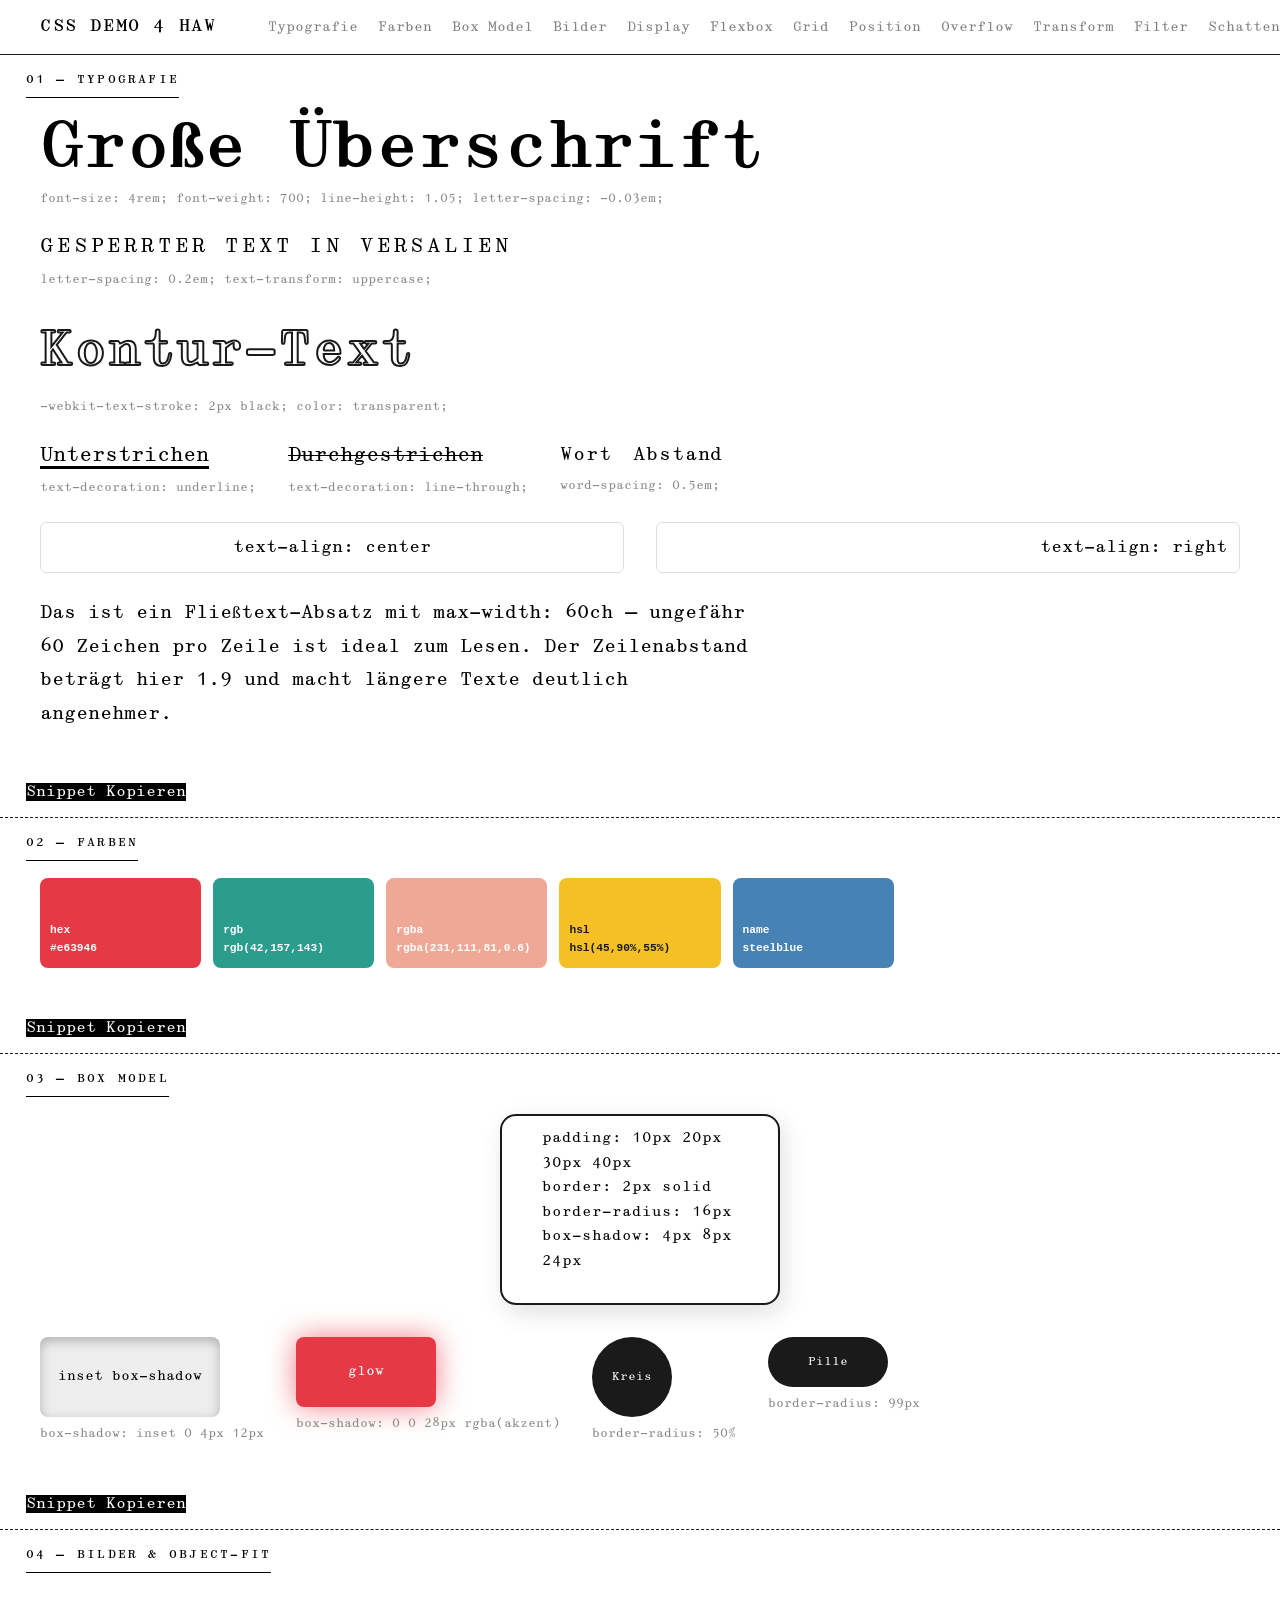
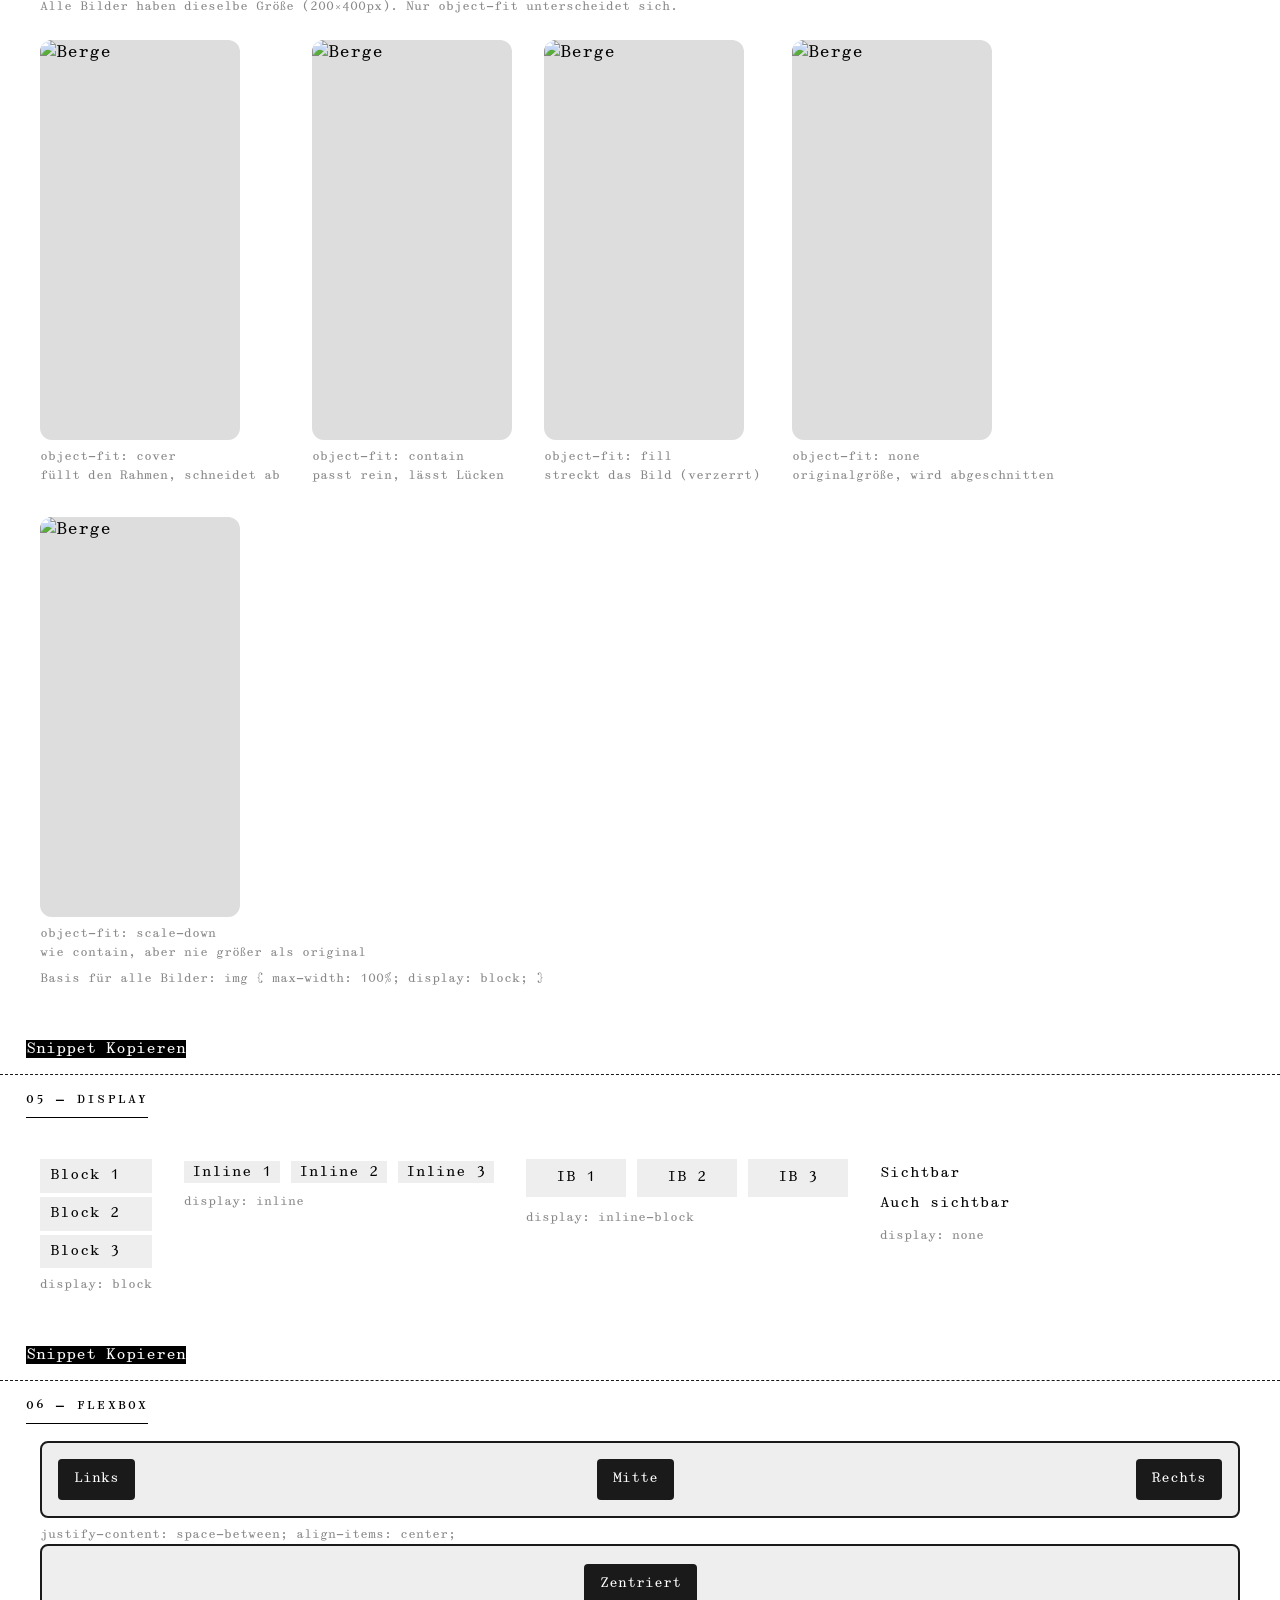
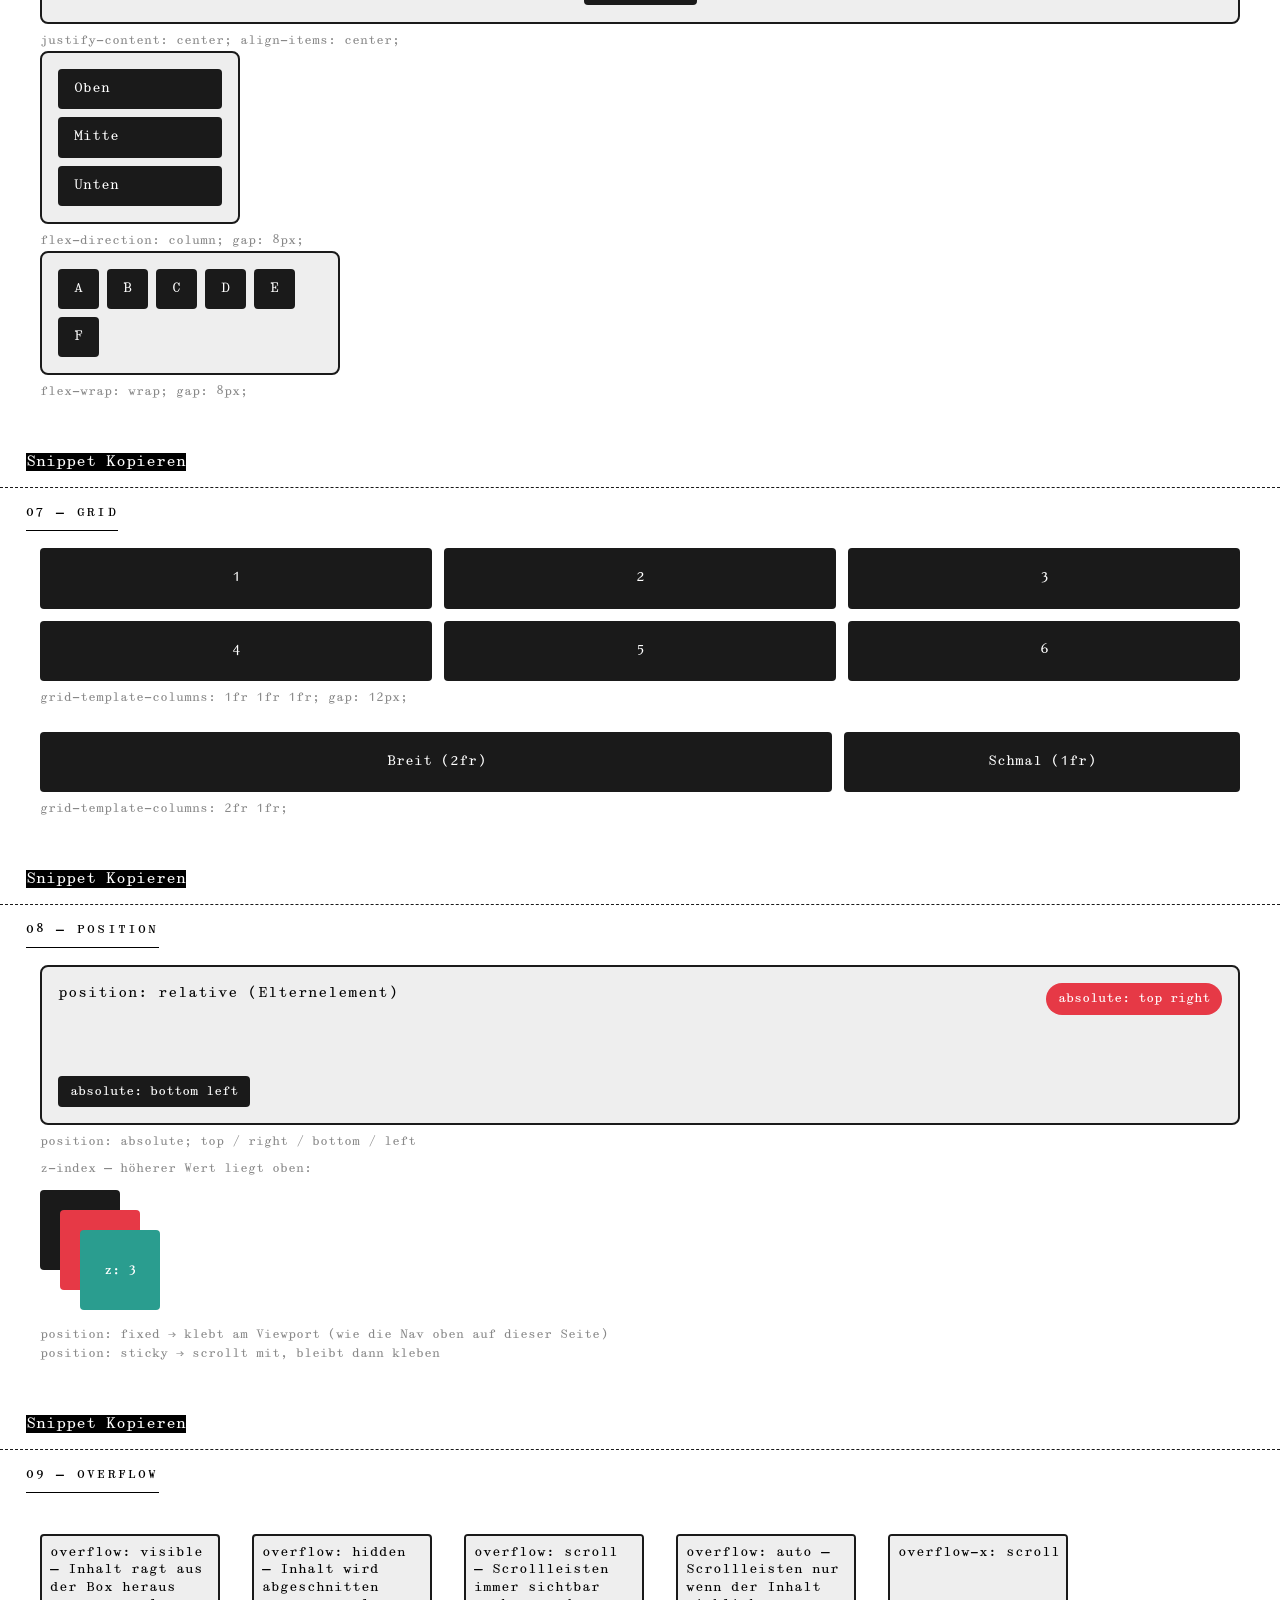
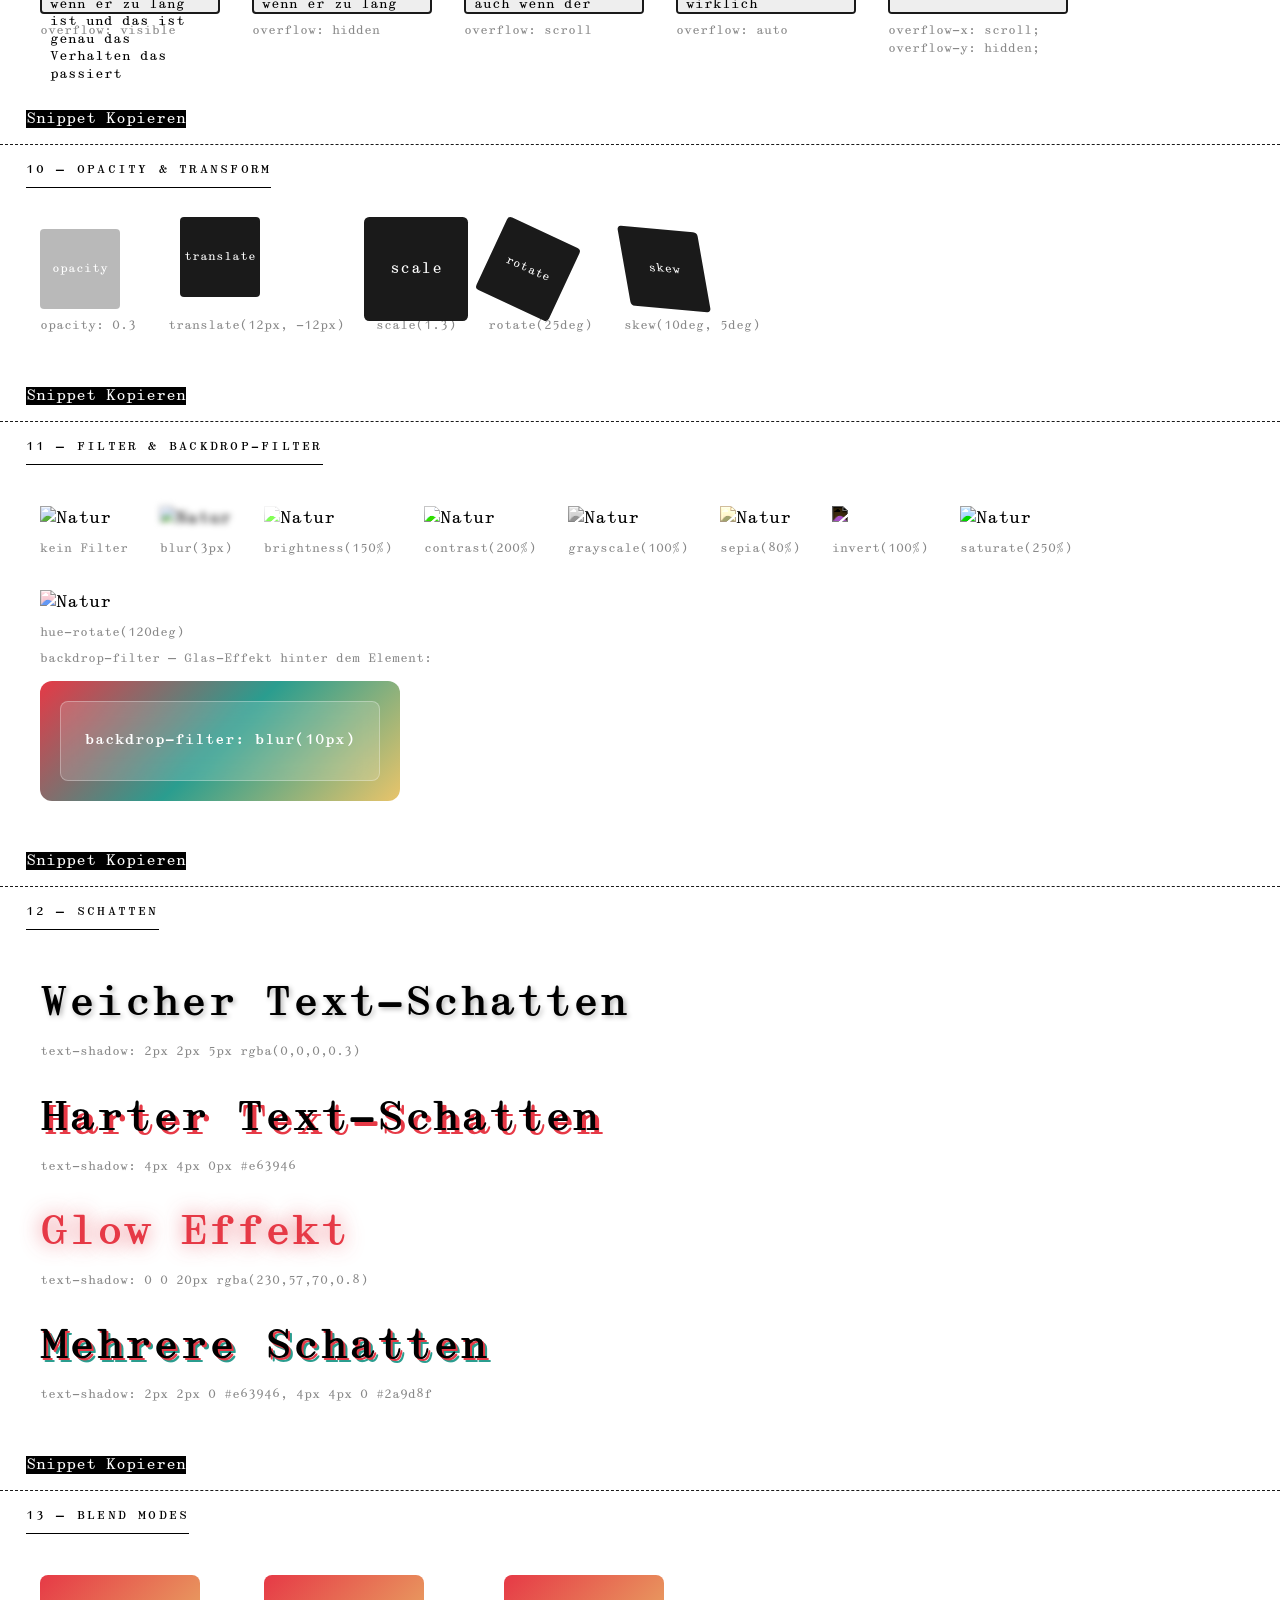
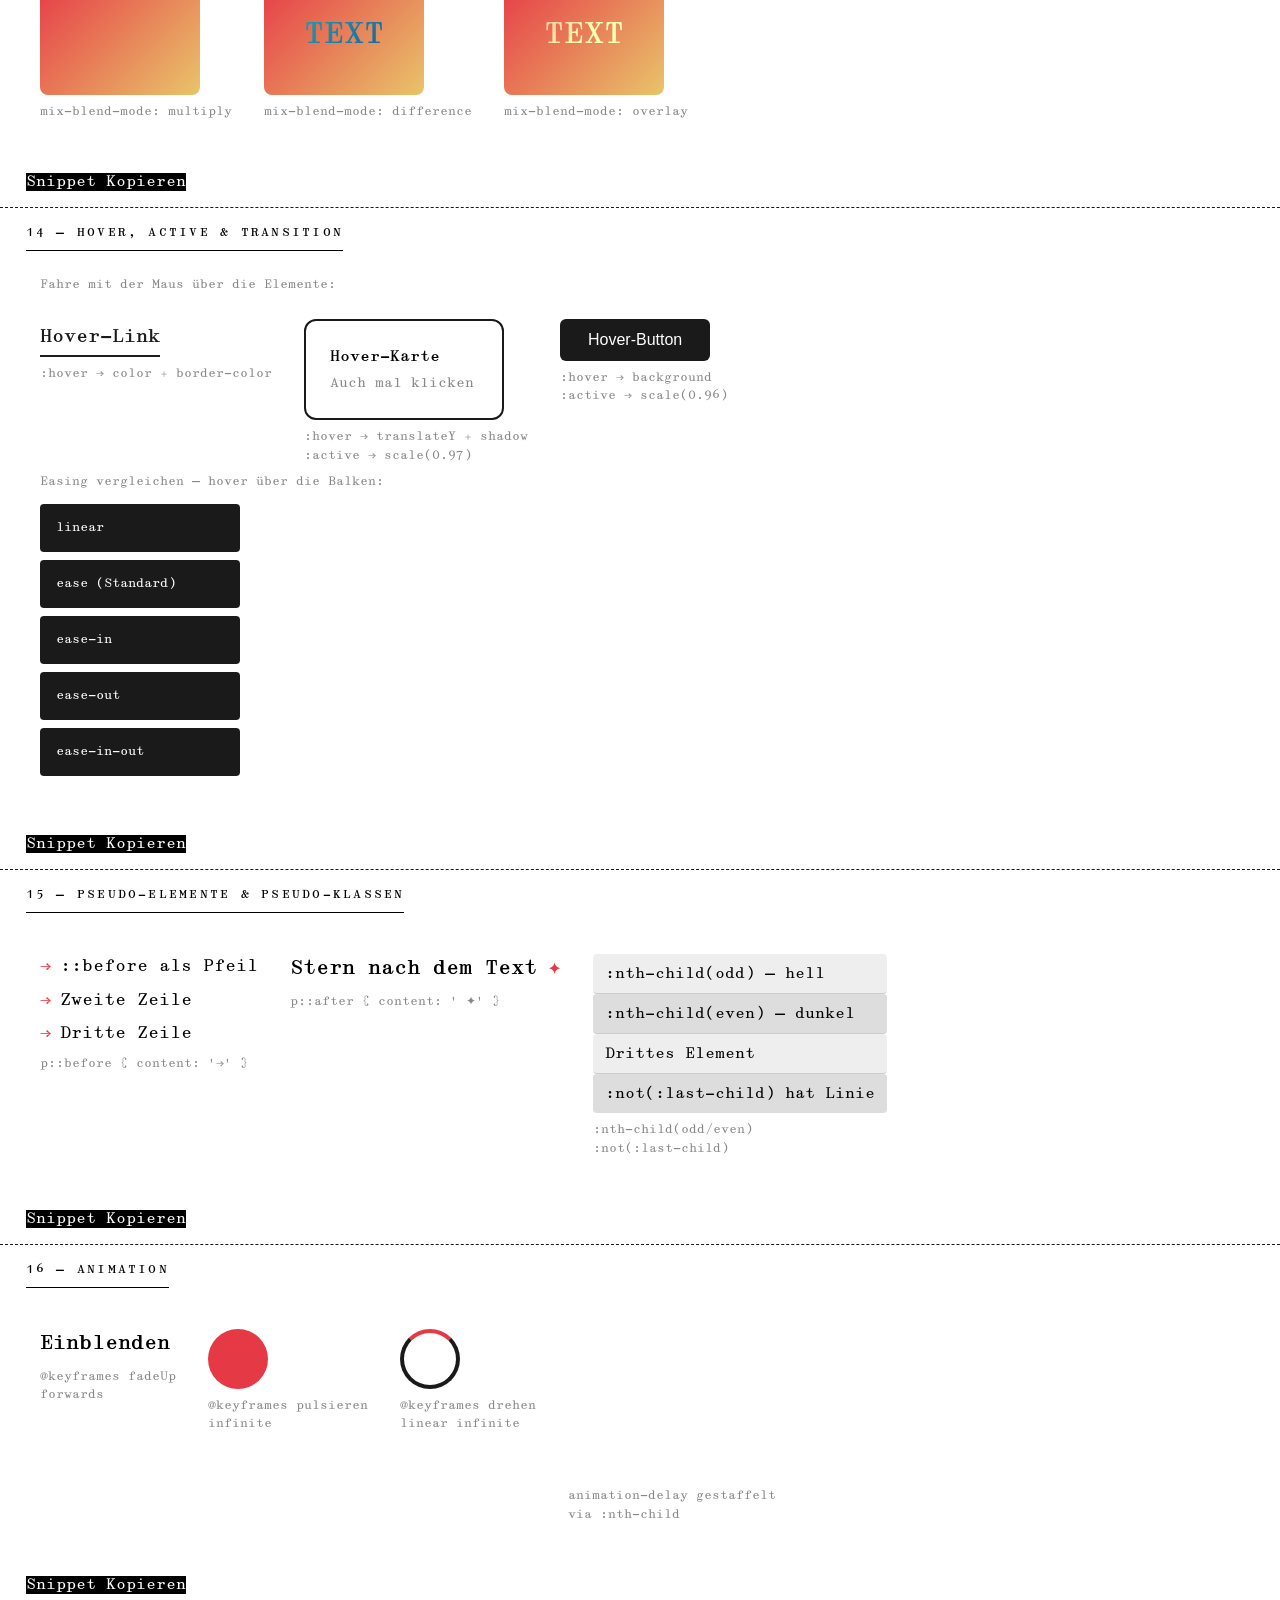
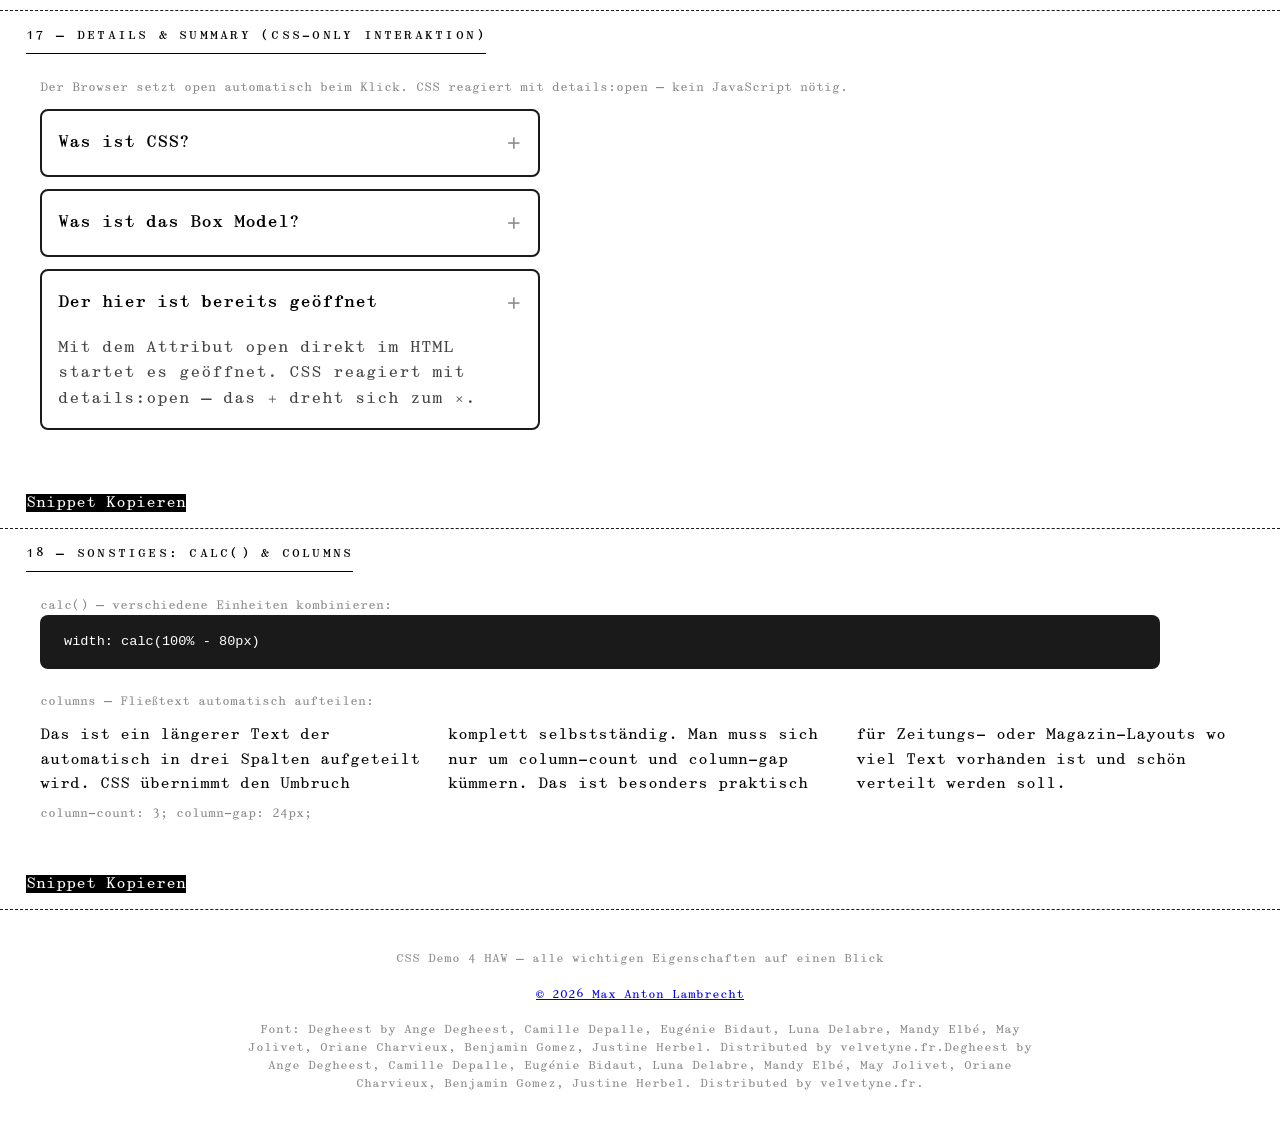
==== index.html @ fbe291d6 ",,," ====
<!doctype html>
<html lang="de">
  <head>
    <meta charset="UTF-8" />
    <meta name="viewport" content="width=device-width, initial-scale=1.0" />
    <title>CSS Eigenschaften Demo 4 HAW</title>
    <link rel="stylesheet" href="style.css" />
  </head>
  <body>
    <!-- NAVIGATION -->
    <nav>
      <ul>
        <li><a id="logo" href="/">CSS Demo 4 HAW</a></li>
        <li><a href="#typografie">Typografie</a></li>
        <li><a href="#farben">Farben</a></li>
        <li><a href="#boxmodell">Box Model</a></li>
        <li><a href="#bilder">Bilder</a></li>
        <li><a href="#display">Display</a></li>
        <li><a href="#flexbox">Flexbox</a></li>
        <li><a href="#grid">Grid</a></li>
        <li><a href="#position">Position</a></li>
        <li><a href="#overflow">Overflow</a></li>
        <li><a href="#transform">Transform</a></li>
        <li><a href="#filter">Filter</a></li>
        <li><a href="#schatten">Schatten</a></li>
        <li><a href="#blend">Blend Modes</a></li>
        <li><a href="#interaktion">Hover &amp; Transition</a></li>
        <li><a href="#pseudo">Pseudo</a></li>
        <li><a href="#animation">Animation</a></li>
        <li><a href="#details">Details</a></li>
        <li><a href="#sonstiges">Sonstiges</a></li>
      </ul>
    </nav>

    <!-- 01 TYPOGRAFIE -->
    <section id="typografie">
      <h3 class="kapitel">01 — Typografie</h3>

      <p class="typ-gross">Große Überschrift</p>
      <p class="beschriftung">
        font-size: 4rem; font-weight: 700; line-height: 1.05; letter-spacing:
        -0.03em;
      </p>

      <p class="typ-gesperrt">Gesperrter Text in Versalien</p>
      <p class="beschriftung">
        letter-spacing: 0.2em; text-transform: uppercase;
      </p>

      <p class="typ-kontur">Kontur-Text</p>
      <p class="beschriftung">
        -webkit-text-stroke: 2px black; color: transparent;
      </p>

      <div class="reihe">
        <div>
          <p class="typ-unterstrichen">Unterstrichen</p>
          <p class="beschriftung">text-decoration: underline;</p>
        </div>
        <div>
          <p class="typ-durchgestrichen">Durchgestrichen</p>
          <p class="beschriftung">text-decoration: line-through;</p>
        </div>
        <div>
          <p class="typ-wortabstand">Wort Abstand</p>
          <p class="beschriftung">word-spacing: 0.5em;</p>
        </div>
      </div>

      <div class="reihe">
        <div class="ausrichtung-box">
          <p class="typ-zentriert">text-align: center</p>
        </div>
        <div class="ausrichtung-box">
          <p class="typ-rechts">text-align: right</p>
        </div>
      </div>

      <p class="typ-fliesstext">
        Das ist ein Fließtext-Absatz mit max-width: 60ch — ungefähr 60 Zeichen
        pro Zeile ist ideal zum Lesen. Der Zeilenabstand beträgt hier 1.9 und
        macht längere Texte deutlich angenehmer.
      </p>
      <br /><button class="copy-btn">Snippet Kopieren</button>
    </section>

    <!-- 02 FARBEN -->
    <section id="farben">
      <h3 class="kapitel">02 — Farben</h3>
      <div class="farb-grid">
        <div class="farbfeld c-hex">
          <span>hex<br />#e63946</span>
        </div>
        <div class="farbfeld c-rgb">
          <span>rgb<br />rgb(42,157,143)</span>
        </div>
        <div class="farbfeld c-rgba">
          <span>rgba<br />rgba(231,111,81,0.6)</span>
        </div>
        <div class="farbfeld c-hsl">
          <span>hsl<br />hsl(45,90%,55%)</span>
        </div>
        <div class="farbfeld c-name">
          <span>name<br />steelblue</span>
        </div>
      </div>
      <br /><button class="copy-btn">Snippet Kopieren</button>
    </section>

    <!-- 03 BOX MODEL -->
    <section id="boxmodell">
      <h3 class="kapitel">03 — Box Model</h3>

      <div class="box-haupt">
        <p>
          padding: 10px 20px 30px 40px<br />
          border: 2px solid<br />
          border-radius: 16px<br />
          box-shadow: 4px 8px 24px
        </p>
      </div>

      <div class="reihe">
        <div>
          <div class="box-inset">inset box-shadow</div>
          <p class="beschriftung">box-shadow: inset 0 4px 12px</p>
        </div>
        <div>
          <div class="box-glow">glow</div>
          <p class="beschriftung">box-shadow: 0 0 28px rgba(akzent)</p>
        </div>
        <div>
          <div class="box-kreis">Kreis</div>
          <p class="beschriftung">border-radius: 50%</p>
        </div>
        <div>
          <div class="box-pille">Pille</div>
          <p class="beschriftung">border-radius: 99px</p>
        </div>
      </div>
      <br /><button class="copy-btn">Snippet Kopieren</button>
    </section>

    <!-- 04 BILDER -->
    <section id="bilder">
      <h3 class="kapitel">04 — Bilder &amp; object-fit</h3>
      <p class="beschriftung">
        Alle Bilder haben dieselbe Größe (200×400px). Nur object-fit
        unterscheidet sich.
      </p>

      <div class="reihe">
        <div>
          <div class="bild-rahmen">
            <img
              src="https://images.unsplash.com/photo-1506905925346-21bda4d32df4?w=800"
              alt="Berge"
            />
          </div>
          <p class="beschriftung">
            object-fit: cover<br />füllt den Rahmen, schneidet ab
          </p>
        </div>

        <div>
          <div class="bild-rahmen bild-contain">
            <img
              src="https://images.unsplash.com/photo-1506905925346-21bda4d32df4?w=800"
              alt="Berge"
            />
          </div>
          <p class="beschriftung">
            object-fit: contain<br />passt rein, lässt Lücken
          </p>
        </div>

        <div>
          <div class="bild-rahmen bild-fill">
            <img
              src="https://images.unsplash.com/photo-1506905925346-21bda4d32df4?w=800"
              alt="Berge"
            />
          </div>
          <p class="beschriftung">
            object-fit: fill<br />streckt das Bild (verzerrt)
          </p>
        </div>

        <div>
          <div class="bild-rahmen bild-none">
            <img
              src="https://images.unsplash.com/photo-1506905925346-21bda4d32df4?w=800"
              alt="Berge"
            />
          </div>
          <p class="beschriftung">
            object-fit: none<br />originalgröße, wird abgeschnitten
          </p>
        </div>

        <div>
          <div class="bild-rahmen bild-scale-down">
            <img
              src="https://images.unsplash.com/photo-1506905925346-21bda4d32df4?w=800"
              alt="Berge"
            />
          </div>
          <p class="beschriftung">
            object-fit: scale-down<br />wie contain, aber nie größer als
            original
          </p>
        </div>
      </div>

      <p class="beschriftung tipp">
        Basis für alle Bilder: img { max-width: 100%; display: block; }
      </p>
      <br /><button class="copy-btn">Snippet Kopieren</button>
    </section>

    <!-- 05 DISPLAY -->
    <section id="display">
      <h3 class="kapitel">05 — Display</h3>
      <div class="reihe">
        <div>
          <div class="display-block-demo">
            <span>Block 1</span>
            <span>Block 2</span>
            <span>Block 3</span>
          </div>
          <p class="beschriftung">display: block</p>
        </div>

        <div>
          <div class="display-inline-demo">
            <span>Inline 1</span>
            <span>Inline 2</span>
            <span>Inline 3</span>
          </div>
          <p class="beschriftung">display: inline</p>
        </div>

        <div>
          <div class="display-ib-demo">
            <span>IB 1</span>
            <span>IB 2</span>
            <span>IB 3</span>
          </div>
          <p class="beschriftung">display: inline-block</p>
        </div>

        <div>
          <p class="sichtbar">Sichtbar</p>
          <p class="versteckt">Versteckt (display: none)</p>
          <p class="sichtbar">Auch sichtbar</p>
          <p class="beschriftung">display: none</p>
        </div>
      </div>
      <br /><button class="copy-btn">Snippet Kopieren</button>
    </section>

    <!-- 06 FLEXBOX -->
    <section id="flexbox">
      <h3 class="kapitel">06 — Flexbox</h3>

      <div class="flex-demo flex-space-between">
        <span>Links</span>
        <span>Mitte</span>
        <span>Rechts</span>
      </div>
      <p class="beschriftung">
        justify-content: space-between; align-items: center;
      </p>

      <div class="flex-demo flex-center">
        <span>Zentriert</span>
      </div>
      <p class="beschriftung">justify-content: center; align-items: center;</p>

      <div class="flex-demo flex-column">
        <span>Oben</span>
        <span>Mitte</span>
        <span>Unten</span>
      </div>
      <p class="beschriftung">flex-direction: column; gap: 8px;</p>

      <div class="flex-demo flex-wrap-demo">
        <span>A</span><span>B</span><span>C</span> <span>D</span><span>E</span
        ><span>F</span>
      </div>
      <p class="beschriftung">flex-wrap: wrap; gap: 8px;</p>
      <br /><button class="copy-btn">Snippet Kopieren</button>
    </section>

    <!-- 07 GRID -->
    <section id="grid">
      <h3 class="kapitel">07 — Grid</h3>

      <div class="grid-gleich">
        <div>1</div>
        <div>2</div>
        <div>3</div>
        <div>4</div>
        <div>5</div>
        <div>6</div>
      </div>
      <p class="beschriftung">grid-template-columns: 1fr 1fr 1fr; gap: 12px;</p>

      <div class="grid-asymmetrisch">
        <div>Breit (2fr)</div>
        <div>Schmal (1fr)</div>
      </div>
      <p class="beschriftung">grid-template-columns: 2fr 1fr;</p>
      <br /><button class="copy-btn">Snippet Kopieren</button>
    </section>

    <!-- 08 POSITION -->
    <section id="position">
      <h3 class="kapitel">08 — Position</h3>

      <div class="pos-container">
        <p class="pos-text">position: relative (Elternelement)</p>
        <div class="pos-abs-oben">absolute: top right</div>
        <div class="pos-abs-unten">absolute: bottom left</div>
      </div>
      <p class="beschriftung">
        position: absolute; top / right / bottom / left
      </p>

      <p class="beschriftung abstand-oben">
        z-index — höherer Wert liegt oben:
      </p>
      <div class="z-container">
        <div class="z-box z1">z: 1</div>
        <div class="z-box z2">z: 2</div>
        <div class="z-box z3">z: 3</div>
      </div>

      <p class="beschriftung tipp">
        position: fixed → klebt am Viewport (wie die Nav oben auf dieser
        Seite)<br />
        position: sticky → scrollt mit, bleibt dann kleben
      </p>
      <br /><button class="copy-btn">Snippet Kopieren</button>
    </section>

    <!-- 09 OVERFLOW -->
    <section id="overflow">
      <h3 class="kapitel">09 — Overflow</h3>
      <div class="reihe">
        <div>
          <div class="overflow-box o-visible">
            overflow: visible — Inhalt ragt aus der Box heraus wenn er zu lang
            ist und das ist genau das Verhalten das passiert
          </div>
          <p class="beschriftung">overflow: visible</p>
        </div>
        <div>
          <div class="overflow-box o-hidden">
            overflow: hidden — Inhalt wird abgeschnitten wenn er zu lang ist
          </div>
          <p class="beschriftung">overflow: hidden</p>
        </div>
        <div>
          <div class="overflow-box o-scroll">
            overflow: scroll — Scrollleisten immer sichtbar auch wenn der Inhalt
            passt
          </div>
          <p class="beschriftung">overflow: scroll</p>
        </div>
        <div>
          <div class="overflow-box o-auto">
            overflow: auto — Scrollleisten nur wenn der Inhalt wirklich
            überläuft und nicht passt
          </div>
          <p class="beschriftung">overflow: auto</p>
        </div>
        <div>
          <div class="overflow-box o-x">
            overflow-x: scroll — nur horizontal, kein Umbruch, langer Text in
            einer Zeile bleibt so
          </div>
          <p class="beschriftung">
            overflow-x: scroll;<br />overflow-y: hidden;
          </p>
        </div>
      </div>
      <br /><button class="copy-btn">Snippet Kopieren</button>
    </section>

    <!-- 10 OPACITY & TRANSFORM -->
    <section id="transform">
      <h3 class="kapitel">10 — Opacity &amp; Transform</h3>
      <div class="reihe">
        <div>
          <div class="t-box t-opacity">opacity</div>
          <p class="beschriftung">opacity: 0.3</p>
        </div>
        <div>
          <div class="t-box t-translate">translate</div>
          <p class="beschriftung">translate(12px, -12px)</p>
        </div>
        <div>
          <div class="t-box t-scale">scale</div>
          <p class="beschriftung">scale(1.3)</p>
        </div>
        <div>
          <div class="t-box t-rotate">rotate</div>
          <p class="beschriftung">rotate(25deg)</p>
        </div>
        <div>
          <div class="t-box t-skew">skew</div>
          <p class="beschriftung">skew(10deg, 5deg)</p>
        </div>
      </div>
      <br /><button class="copy-btn">Snippet Kopieren</button>
    </section>

    <!-- 11 FILTER & BACKDROP-FILTER -->
    <section id="filter">
      <h3 class="kapitel">11 — Filter &amp; Backdrop-Filter</h3>

      <div class="reihe">
        <div>
          <div class="filter-img">
            <img
              src="https://images.unsplash.com/photo-1506905925346-21bda4d32df4?w=800"
              alt="Natur"
            />
          </div>
          <p class="beschriftung">kein Filter</p>
        </div>

        <div>
          <div class="filter-img f-blur">
            <img
              src="https://images.unsplash.com/photo-1506905925346-21bda4d32df4?w=800"
              alt="Natur"
            />
          </div>
          <p class="beschriftung">blur(3px)</p>
        </div>

        <div>
          <div class="filter-img f-brightness">
            <img
              src="https://images.unsplash.com/photo-1506905925346-21bda4d32df4?w=800"
              alt="Natur"
            />
          </div>
          <p class="beschriftung">brightness(150%)</p>
        </div>

        <div>
          <div class="filter-img f-contrast">
            <img
              src="https://images.unsplash.com/photo-1506905925346-21bda4d32df4?w=800"
              alt="Natur"
            />
          </div>
          <p class="beschriftung">contrast(200%)</p>
        </div>

        <div>
          <div class="filter-img f-grayscale">
            <img
              src="https://images.unsplash.com/photo-1506905925346-21bda4d32df4?w=800"
              alt="Natur"
            />
          </div>
          <p class="beschriftung">grayscale(100%)</p>
        </div>

        <div>
          <div class="filter-img f-sepia">
            <img
              src="https://images.unsplash.com/photo-1506905925346-21bda4d32df4?w=800"
              alt="Natur"
            />
          </div>
          <p class="beschriftung">sepia(80%)</p>
        </div>

        <div>
          <div class="filter-img f-invert">
            <img
              src="https://images.unsplash.com/photo-1506905925346-21bda4d32df4?w=800"
              alt="Natur"
            />
          </div>
          <p class="beschriftung">invert(100%)</p>
        </div>

        <div>
          <div class="filter-img f-saturate">
            <img
              src="https://images.unsplash.com/photo-1506905925346-21bda4d32df4?w=800"
              alt="Natur"
            />
          </div>
          <p class="beschriftung">saturate(250%)</p>
        </div>

        <div>
          <div class="filter-img f-hue">
            <img
              src="https://images.unsplash.com/photo-1506905925346-21bda4d32df4?w=800"
              alt="Natur"
            />
          </div>
          <p class="beschriftung">hue-rotate(120deg)</p>
        </div>
      </div>

      <p class="beschriftung abstand-oben">
        backdrop-filter — Glas-Effekt hinter dem Element:
      </p>
      <div class="glas-container">
        <div class="glas-overlay">backdrop-filter: blur(10px)</div>
      </div>
      <br /><button class="copy-btn">Snippet Kopieren</button>
    </section>

    <!-- 12 SCHATTEN -->
    <section id="schatten">
      <h3 class="kapitel">12 — Schatten</h3>

      <h2 class="ts-normal">Weicher Text-Schatten</h2>
      <p class="beschriftung">text-shadow: 2px 2px 5px rgba(0,0,0,0.3)</p>

      <h2 class="ts-hart">Harter Text-Schatten</h2>
      <p class="beschriftung">text-shadow: 4px 4px 0px #e63946</p>

      <h2 class="ts-glow">Glow Effekt</h2>
      <p class="beschriftung">text-shadow: 0 0 20px rgba(230,57,70,0.8)</p>

      <h2 class="ts-mehrere">Mehrere Schatten</h2>
      <p class="beschriftung">
        text-shadow: 2px 2px 0 #e63946, 4px 4px 0 #2a9d8f
      </p>
      <br /><button class="copy-btn">Snippet Kopieren</button>
    </section>

    <!-- 13 BLEND MODES -->
    <section id="blend">
      <h3 class="kapitel">13 — Blend Modes</h3>
      <div class="reihe">
        <div>
          <div class="blend-container">
            <p class="blend-text bm-multiply">TEXT</p>
          </div>
          <p class="beschriftung">mix-blend-mode: multiply</p>
        </div>
        <div>
          <div class="blend-container">
            <p class="blend-text bm-difference">TEXT</p>
          </div>
          <p class="beschriftung">mix-blend-mode: difference</p>
        </div>
        <div>
          <div class="blend-container">
            <p class="blend-text bm-overlay">TEXT</p>
          </div>
          <p class="beschriftung">mix-blend-mode: overlay</p>
        </div>
      </div>
      <br /><button class="copy-btn">Snippet Kopieren</button>
    </section>

    <!-- 14 HOVER, ACTIVE & TRANSITION -->
    <section id="interaktion">
      <h3 class="kapitel">14 — Hover, Active &amp; Transition</h3>
      <p class="beschriftung">Fahre mit der Maus über die Elemente:</p>

      <div class="reihe">
        <div>
          <a href="#" class="hover-link">Hover-Link</a>
          <p class="beschriftung">:hover → color + border-color</p>
        </div>
        <div>
          <div class="hover-karte">
            <p class="hover-karte-titel">Hover-Karte</p>
            <p class="hover-karte-sub">Auch mal klicken</p>
          </div>
          <p class="beschriftung">
            :hover → translateY + shadow<br />:active → scale(0.97)
          </p>
        </div>
        <div>
          <button class="hover-button">Hover-Button</button>
          <p class="beschriftung">
            :hover → background<br />:active → scale(0.96)
          </p>
        </div>
      </div>

      <p class="beschriftung abstand-oben">
        Easing vergleichen — hover über die Balken:
      </p>
      <div class="easing-demo">
        <div class="e-linear">linear</div>
        <div class="e-ease">ease (Standard)</div>
        <div class="e-ease-in">ease-in</div>
        <div class="e-ease-out">ease-out</div>
        <div class="e-ease-inout">ease-in-out</div>
      </div>
      <br /><button class="copy-btn">Snippet Kopieren</button>
    </section>

    <!-- 15 PSEUDO -->
    <section id="pseudo">
      <h3 class="kapitel">15 — Pseudo-Elemente &amp; Pseudo-Klassen</h3>
      <div class="reihe">
        <div>
          <div class="pseudo-pfeil-demo">
            <p>::before als Pfeil</p>
            <p>Zweite Zeile</p>
            <p>Dritte Zeile</p>
          </div>
          <p class="beschriftung">p::before { content: '→' }</p>
        </div>

        <div>
          <p class="pseudo-stern">Stern nach dem Text</p>
          <p class="beschriftung">p::after { content: ' ✦' }</p>
        </div>

        <div>
          <ul class="nth-liste">
            <li>:nth-child(odd) — hell</li>
            <li>:nth-child(even) — dunkel</li>
            <li>Drittes Element</li>
            <li>:not(:last-child) hat Linie</li>
          </ul>
          <p class="beschriftung">
            :nth-child(odd/even)<br />:not(:last-child)
          </p>
        </div>
      </div>
      <br /><button class="copy-btn">Snippet Kopieren</button>
    </section>

    <!-- 16 ANIMATION -->
    <section id="animation">
      <h3 class="kapitel">16 — Animation</h3>
      <div class="reihe">
        <div>
          <p class="anim-rein">Einblenden</p>
          <p class="beschriftung">@keyframes fadeUp<br />forwards</p>
        </div>
        <div>
          <div class="anim-puls"></div>
          <p class="beschriftung">@keyframes pulsieren<br />infinite</p>
        </div>
        <div>
          <div class="anim-drehen"></div>
          <p class="beschriftung">@keyframes drehen<br />linear infinite</p>
        </div>
        <div>
          <ul class="staffel-liste">
            <li>Staffel — delay: 0s</li>
            <li>Staffel — delay: 0.1s</li>
            <li>Staffel — delay: 0.2s</li>
            <li>Staffel — delay: 0.3s</li>
          </ul>
          <p class="beschriftung">
            animation-delay gestaffelt<br />via :nth-child
          </p>
        </div>
      </div>
      <br /><button class="copy-btn">Snippet Kopieren</button>
    </section>

    <!-- 17 DETAILS & SUMMARY -->
    <section id="details">
      <h3 class="kapitel">17 — Details &amp; Summary (CSS-only Interaktion)</h3>
      <p class="beschriftung">
        Der Browser setzt open automatisch beim Klick. CSS reagiert mit
        details:open — kein JavaScript nötig.
      </p>

      <div class="details-gruppe">
        <details>
          <summary>Was ist CSS?</summary>
          <p>
            CSS (Cascading Style Sheets) bestimmt das Aussehen von
            HTML-Elementen — Farben, Abstände, Schriften, Layouts und vieles
            mehr.
          </p>
        </details>
        <details>
          <summary>Was ist das Box Model?</summary>
          <p>
            Jedes HTML-Element ist eine rechteckige Box aus Inhalt, Padding,
            Border und Margin.
          </p>
        </details>
        <details open>
          <summary>Der hier ist bereits geöffnet</summary>
          <p>
            Mit dem Attribut open direkt im HTML startet es geöffnet. CSS
            reagiert mit details:open — das + dreht sich zum ×.
          </p>
        </details>
      </div>
      <br /><button class="copy-btn">Snippet Kopieren</button>
    </section>

    <!-- 18 SONSTIGES -->
    <section id="sonstiges">
      <h3 class="kapitel">18 — Sonstiges: calc() &amp; columns</h3>

      <p class="beschriftung">calc() — verschiedene Einheiten kombinieren:</p>
      <div class="calc-box">width: calc(100% - 80px)</div>

      <p class="beschriftung abstand-oben">
        columns — Fließtext automatisch aufteilen:
      </p>
      <div class="spalten-demo">
        <p>
          Das ist ein längerer Text der automatisch in drei Spalten aufgeteilt
          wird. CSS übernimmt den Umbruch komplett selbstständig. Man muss sich
          nur um column-count und column-gap kümmern. Das ist besonders
          praktisch für Zeitungs- oder Magazin-Layouts wo viel Text vorhanden
          ist und schön verteilt werden soll.
        </p>
      </div>
      <p class="beschriftung">column-count: 3; column-gap: 24px;</p>
      <br /><button class="copy-btn">Snippet Kopieren</button>
    </section>

    <footer>
      <p>
        CSS Demo 4 HAW — alle wichtigen Eigenschaften auf einen Blick<br />
        <br><a href="mailto:lambreht.max@gmail.com"> © 2026 Max Anton Lambrecht</a></br><br>
        Font: Degheest by Ange Degheest, Camille Depalle, Eugénie Bidaut, Luna
        Delabre, Mandy Elbé, May Jolivet, Oriane Charvieux, Benjamin Gomez,
        Justine Herbel. Distributed by velvetyne.fr.Degheest by Ange Degheest,
        Camille Depalle, Eugénie Bidaut, Luna Delabre, Mandy Elbé, May Jolivet,
        Oriane Charvieux, Benjamin Gomez, Justine Herbel. Distributed by
        velvetyne.fr.
      </p>
    </footer>

  </body>
  <script src="script.js"></script>
</html>
---- style.css ----
/* ============================================================
       FONT-FACE — selbst gehostete Schrift
       ersetze src mit deinen eigenen Dateien
    ============================================================ */
@font-face {
  font-family: "MeineFont";
  src: url("/fonts/Director-Regular.woff") format("woff");
  font-weight: 400;
}

@font-face {
  font-family: "MeineFont";
  src: url("/fonts/Director-Bold.woff") format("woff");
  font-weight: 700;
}

/* ============================================================
       UNIVERSELLER RESET
    ============================================================ */
* {
  box-sizing: border-box;
  margin: 0;
  padding: 0;
  scroll-behavior: smooth;
}

/* ============================================================
       BODY
    ============================================================ */
body {
  color: rgb(0, 0, 0);
  font-family: "MeineFont";
  font-size: 1rem;
  line-height: 1.6;
}

/* ============================================================
       NAVIGATION
    ============================================================ */
nav {
  position: sticky;
  top: 0;
  z-index: 100;
  display: flex;
  align-items: center;
  padding: 14px 40px;
  background-color: white;
  color: black;
  overflow-x: auto;
  border-bottom: 1px solid rgb(26, 26, 26);
  gap: 0;
  scroll-behavior: smooth;
  scrollbar-width: none;
}

nav::-webkit-scrollbar {
  display: none;
}

#logo {
  color: rgb(0, 0, 0);
  font-weight: 700;
  font-size: 1rem;
  white-space: nowrap;
  margin-right: 32px;
  text-transform: uppercase;
  letter-spacing: 0.1em;
}

nav ul {
  display: flex;
  list-style: none;
  gap: 20px;
  flex-wrap: nowrap;
}

nav ul a {
  color: grey;
  font-size: 0.8rem;
  text-decoration: none;
  white-space: nowrap;
  transition: color 0.2s ease;
}

nav ul a:hover {
  color: rgb(0, 0, 0);
}

.copy-btn {
  border: none;
  position: absolute;
  bottom: 1rem;
  left: 2%;
  background-color: black;
  color: white;
  font-family: "MeineFont";
  font-size: 0.9rem;
  cursor: pointer;
  transition: 0.1s ease-in-out;
}

.copy-btn:hover {
  zoom: 1.05;
  filter: invert(1);
}

.copy-btn:hover::before {
  content: "{";
}

.copy-btn:hover::after {
  content: "}";
}

/* ============================================================
       ALLGEMEINES LAYOUT
    ============================================================ */
section {
  padding: 60px 40px;
  border-bottom: 1px dashed rgb(26, 26, 26);
  position: relative;
}

h3.kapitel {
  font-size: 0.7rem;
  text-transform: uppercase;
  letter-spacing: 0.2em;
  margin-bottom: 32px;
  position: absolute;
  top: 1rem;
  left: 2%;
  padding-bottom: 8px;
  border-bottom: 1px solid rgb(0, 0, 0);
}

.reihe {
  display: flex;
  flex-wrap: wrap;
  gap: 32px;
  align-items: flex-start;
  margin-top: 24px;
}

.beschriftung {
  font-size: 0.72rem;
  color: rgb(136, 136, 136);
  margin-top: 8px;
  line-height: 1.6;
  display: block;
}

/* ============================================================
       01 TYPOGRAFIE
    ============================================================ */
.typ-gross {
  font-size: 4rem;
  font-weight: 700;
  line-height: 1.05;
  letter-spacing: -0.03em;
  margin-bottom: 8px;
}

.typ-gesperrt {
  font-size: 1.2rem;
  font-weight: 400;
  letter-spacing: 0.2em;
  text-transform: uppercase;
  margin: 24px 0 8px;
}

.typ-kontur {
  font-size: 3rem;
  font-weight: 700;
  -webkit-text-stroke: 2px rgb(26, 26, 26);
  color: transparent;
  margin: 24px 0 8px;
}

.typ-unterstrichen {
  text-decoration: underline;
  text-decoration-thickness: 3px;
  text-underline-offset: 5px;
  font-size: 1.2rem;
}

.typ-durchgestrichen {
  text-decoration: line-through;
  font-size: 1.2rem;
}

.typ-wortabstand {
  word-spacing: 0.5em;
  letter-spacing: 0.05em;
  font-size: 1.1rem;
}

.typ-zentriert {
  text-align: center;
  font-size: 1rem;
}

.typ-rechts {
  text-align: right;
  font-size: 1rem;
}

.ausrichtung-box {
  flex: 1;
  min-width: 200px;
  border: 1px solid rgb(221, 221, 221);
  padding: 12px;
  border-radius: 6px;
}

.typ-fliesstext {
  max-width: 60ch;
  font-size: 1.1rem;
  line-height: 1.9;
  margin-top: 24px;
}

/* ============================================================
       02 FARBEN
    ============================================================ */
.farb-grid {
  display: grid;
  grid-template-columns: repeat(auto-fill, minmax(150px, 1fr));
  gap: 12px;
}

.farbfeld {
  height: 90px;
  border-radius: 8px;
  display: flex;
  align-items: flex-end;
  padding: 10px;
}

.farbfeld span {
  font-size: 0.7rem;
  font-weight: 600;
  font-family: monospace;
  color: rgb(255, 255, 255);
}

.c-hex {
  background-color: rgb(230, 57, 70);
}
.c-rgb {
  background-color: rgb(42, 157, 143);
}
.c-rgba {
  background-color: rgba(231, 111, 81, 0.6);
}
.c-hsl {
  background-color: hsl(45, 90%, 55%);
}
.c-hsl span {
  color: rgb(26, 26, 26);
}
.c-name {
  background-color: rgb(70, 130, 180);
}

/* ============================================================
       03 BOX MODEL
    ============================================================ */
.box-haupt {
  width: 280px;
  min-height: 100px;
  max-width: 100%;
  background-color: rgb(255, 255, 255);
  padding: 10px 20px 30px 40px;
  border: 2px solid rgb(26, 26, 26);
  border-radius: 16px;
  margin: 0 auto 32px;
  box-shadow: 4px 8px 24px rgba(0, 0, 0, 0.12);
  font-size: 0.85rem;
  line-height: 1.8;
}

.box-inset {
  width: 180px;
  height: 80px;
  background-color: rgb(238, 238, 238);
  border-radius: 8px;
  box-shadow: inset 0 4px 12px rgba(0, 0, 0, 0.25);
  display: flex;
  align-items: center;
  justify-content: center;
  font-size: 0.8rem;
}

.box-glow {
  width: 140px;
  height: 70px;
  background-color: rgb(230, 57, 70);
  border-radius: 8px;
  box-shadow: 0 0 28px rgba(230, 57, 70, 0.65);
  display: flex;
  align-items: center;
  justify-content: center;
  color: rgb(255, 255, 255);
  font-size: 0.8rem;
}

.box-kreis {
  width: 80px;
  height: 80px;
  background-color: rgb(26, 26, 26);
  border-radius: 50%;
  display: flex;
  align-items: center;
  justify-content: center;
  color: rgb(255, 255, 255);
  font-size: 0.7rem;
}

.box-pille {
  width: 120px;
  height: 50px;
  background-color: rgb(26, 26, 26);
  border-radius: 99px;
  display: flex;
  align-items: center;
  justify-content: center;
  color: rgb(255, 255, 255);
  font-size: 0.7rem;
}

/* ============================================================
       04 BILDER
    ============================================================ */
img {
  max-width: 100%;
  display: block;
}
/* BILD-RAHMEN */
.bild-rahmen {
  width: 200px;
  height: 400px;
  background: #ddd;
  border-radius: 0.75rem;
  overflow: hidden;
}

/* BASIS FÜR ALLE BILDER */
.bild-rahmen img {
  width: 100%;
  height: 100%;
  display: block;
  object-fit: cover; /* default */
}

/* VARIANTEN */
.bild-contain img {
  object-fit: contain;
}

.bild-fill img {
  object-fit: fill;
}

.bild-none img {
  object-fit: none;
}

.bild-scale-down img {
  object-fit: scale-down;
}

/* ============================================================
       05 DISPLAY
    ============================================================ */
.display-block-demo span {
  display: block;
  background-color: rgb(238, 238, 238);
  padding: 6px 10px;
  margin-bottom: 4px;
  font-size: 0.85rem;
}

.display-inline-demo span {
  display: inline;
  background-color: rgb(238, 238, 238);
  padding: 4px 8px;
  font-size: 0.85rem;
}

.display-ib-demo span {
  display: inline-block;
  background-color: rgb(238, 238, 238);
  padding: 8px 16px;
  width: 100px;
  text-align: center;
  font-size: 0.85rem;
  margin-bottom: 4px;
}

.sichtbar {
  font-size: 0.85rem;
  padding: 4px 0;
}

.versteckt {
  display: none;
}

/* ============================================================
       06 FLEXBOX
    ============================================================ */
.flex-demo {
  background-color: rgb(238, 238, 238);
  padding: 16px;
  border-radius: 8px;
  border: 2px solid rgb(26, 26, 26);
  margin-bottom: 8px;
}

.flex-demo span {
  background-color: rgb(26, 26, 26);
  color: rgb(255, 255, 255);
  padding: 10px 16px;
  font-size: 0.8rem;
  border-radius: 4px;
}

.flex-space-between {
  display: flex;
  justify-content: space-between;
  align-items: center;
}

.flex-center {
  display: flex;
  justify-content: center;
  align-items: center;
  height: 80px;
}

.flex-column {
  display: flex;
  flex-direction: column;
  gap: 8px;
  max-width: 200px;
}

.flex-wrap-demo {
  display: flex;
  flex-wrap: wrap;
  gap: 8px;
  max-width: 300px;
}

/* ============================================================
       07 GRID
    ============================================================ */
.grid-gleich {
  display: grid;
  grid-template-columns: 1fr 1fr 1fr;
  gap: 12px;
  margin-bottom: 8px;
}

.grid-gleich div {
  background-color: rgb(26, 26, 26);
  color: rgb(255, 255, 255);
  padding: 20px;
  text-align: center;
  font-size: 0.8rem;
  border-radius: 4px;
}

.grid-asymmetrisch {
  display: grid;
  grid-template-columns: 2fr 1fr;
  gap: 12px;
  margin-top: 24px;
}

.grid-asymmetrisch div {
  background-color: rgb(26, 26, 26);
  color: rgb(255, 255, 255);
  padding: 20px;
  text-align: center;
  font-size: 0.8rem;
  border-radius: 4px;
}

/* ============================================================
       08 POSITION
    ============================================================ */
.pos-container {
  position: relative;
  height: 160px;
  background-color: rgb(238, 238, 238);
  border: 2px solid rgb(26, 26, 26);
  border-radius: 8px;
  overflow: hidden;
  margin-bottom: 8px;
}

.pos-text {
  padding: 16px;
  font-size: 0.85rem;
}

.pos-abs-oben {
  position: absolute;
  top: 16px;
  right: 16px;
  background-color: rgb(230, 57, 70);
  color: rgb(255, 255, 255);
  padding: 6px 12px;
  font-size: 0.75rem;
  border-radius: 99px;
}

.pos-abs-unten {
  position: absolute;
  bottom: 16px;
  left: 16px;
  background-color: rgb(26, 26, 26);
  color: rgb(255, 255, 255);
  padding: 6px 12px;
  font-size: 0.75rem;
  border-radius: 4px;
}

.z-container {
  position: relative;
  height: 120px;
  margin: 12px 0 16px;
}

.z-box {
  position: absolute;
  width: 80px;
  height: 80px;
  border-radius: 4px;
  display: flex;
  align-items: center;
  justify-content: center;
  font-size: 0.75rem;
  color: rgb(255, 255, 255);
  font-weight: 700;
}

.z1 {
  background-color: rgb(26, 26, 26);
  top: 0;
  left: 0;
  z-index: 1;
}
.z2 {
  background-color: rgb(230, 57, 70);
  top: 20px;
  left: 20px;
  z-index: 2;
}
.z3 {
  background-color: rgb(42, 157, 143);
  top: 40px;
  left: 40px;
  z-index: 3;
}

/* ============================================================
       09 OVERFLOW
    ============================================================ */
.overflow-box {
  width: 180px;
  height: 80px;
  background-color: rgb(238, 238, 238);
  border: 2px solid rgb(26, 26, 26);
  border-radius: 4px;
  padding: 8px;
  font-size: 0.78rem;
  line-height: 1.4;
}

.o-visible {
  overflow: visible;
}
.o-hidden {
  overflow: hidden;
}
.o-scroll {
  overflow: scroll;
}
.o-auto {
  overflow: auto;
}
.o-x {
  overflow-x: scroll;
  overflow-y: hidden;
  white-space: nowrap;
}

/* ============================================================
       10 OPACITY & TRANSFORM
    ============================================================ */
.t-box {
  width: 80px;
  height: 80px;
  background-color: rgb(26, 26, 26);
  display: flex;
  align-items: center;
  justify-content: center;
  color: rgb(255, 255, 255);
  font-size: 0.7rem;
  text-align: center;
  border-radius: 4px;
}

.t-opacity {
  opacity: 0.3;
}
.t-translate {
  transform: translate(12px, -12px);
}
.t-scale {
  transform: scale(1.3);
}
.t-rotate {
  transform: rotate(25deg);
}
.t-skew {
  transform: skew(10deg, 5deg);
}

/* ============================================================
       11 FILTER & BACKDROP-FILTER
    ============================================================ */
.filter-box {
  width: 110px;
  height: 90px;
  background-color: rgb(230, 57, 70);
  border-radius: 6px;
  display: flex;
  align-items: center;
  justify-content: center;
  color: rgb(255, 255, 255);
  font-size: 0.72rem;
  text-align: center;
  padding: 8px;
}

.f-blur {
  filter: blur(3px);
}
.f-brightness {
  filter: brightness(150%);
}
.f-contrast {
  filter: contrast(200%);
}
.f-grayscale {
  filter: grayscale(100%);
}
.f-sepia {
  filter: sepia(80%);
}
.f-invert {
  filter: invert(100%);
}
.f-saturate {
  filter: saturate(250%);
}
.f-hue {
  filter: hue-rotate(120deg);
}

.glas-container {
  position: relative;
  height: 120px;
  border-radius: 12px;
  overflow: hidden;
  background: linear-gradient(
    135deg,
    rgb(230, 57, 70),
    rgb(42, 157, 143),
    rgb(233, 196, 106)
  );
  max-width: 360px;
  margin-top: 12px;
}

.glas-overlay {
  position: absolute;
  inset: 20px;
  background: rgba(255, 255, 255, 0.15);
  backdrop-filter: blur(10px);
  border-radius: 8px;
  border: 1px solid rgba(255, 255, 255, 0.3);
  display: flex;
  align-items: center;
  justify-content: center;
  color: rgb(255, 255, 255);
  font-size: 0.85rem;
  font-weight: 600;
}

/* ============================================================
       12 SCHATTEN
    ============================================================ */
#schatten h2 {
  font-size: 2.5rem;
  margin-bottom: 8px;
  margin-top: 24px;
}

.ts-normal {
  text-shadow: 2px 2px 5px rgba(0, 0, 0, 0.3);
}
.ts-hart {
  text-shadow: 4px 4px 0px rgb(230, 57, 70);
}
.ts-glow {
  text-shadow: 0 0 20px rgba(230, 57, 70, 0.8);
  color: rgb(230, 57, 70);
}
.ts-mehrere {
  text-shadow:
    2px 2px 0 rgb(230, 57, 70),
    4px 4px 0 rgb(42, 157, 143);
}

/* ============================================================
       13 BLEND MODES
    ============================================================ */
.blend-container {
  width: 160px;
  height: 120px;
  background: linear-gradient(135deg, rgb(230, 57, 70), rgb(233, 196, 106));
  border-radius: 8px;
  display: flex;
  align-items: center;
  justify-content: center;
}

.blend-text {
  font-size: 1.8rem;
  font-weight: 900;
  color: rgb(255, 255, 255);
}

.bm-multiply {
  mix-blend-mode: multiply;
}
.bm-difference {
  mix-blend-mode: difference;
}
.bm-overlay {
  mix-blend-mode: overlay;
}

/* ============================================================
       14 HOVER, ACTIVE & TRANSITION
    ============================================================ */
.hover-link {
  display: inline-block;
  text-decoration: none;
  color: rgb(26, 26, 26);
  font-weight: 600;
  font-size: 1.1rem;
  padding: 4px 0;
  border-bottom: 2px solid rgb(26, 26, 26);
  transition:
    color 0.2s ease,
    border-color 0.2s ease;
}

.hover-link:hover {
  color: rgb(230, 57, 70);
  border-color: rgb(230, 57, 70);
}

.hover-karte {
  width: 200px;
  padding: 24px;
  background-color: rgb(255, 255, 255);
  border: 2px solid rgb(26, 26, 26);
  border-radius: 12px;
  cursor: pointer;
  transition:
    transform 0.2s ease,
    box-shadow 0.2s ease;
}

.hover-karte:hover {
  transform: translateY(-6px);
  box-shadow: 0 16px 40px rgba(0, 0, 0, 0.12);
}

.hover-karte:active {
  transform: scale(0.97);
}

.hover-karte-titel {
  font-size: 0.9rem;
  font-weight: 600;
}

.hover-karte-sub {
  font-size: 0.8rem;
  color: rgb(136, 136, 136);
  margin-top: 6px;
}

.hover-button {
  display: inline-block;
  background-color: rgb(26, 26, 26);
  color: rgb(255, 255, 255);
  padding: 12px 28px;
  border: none;
  border-radius: 6px;
  cursor: pointer;
  font-size: 1rem;
  transition:
    background-color 0.2s ease-in-out,
    transform 0.15s ease;
}

.hover-button:hover {
  background-color: rgb(230, 57, 70);
}
.hover-button:active {
  transform: scale(0.96);
}

.easing-demo {
  max-width: 600px;
  margin-top: 12px;
}

.easing-demo div {
  height: 48px;
  background-color: rgb(26, 26, 26);
  color: rgb(255, 255, 255);
  display: flex;
  align-items: center;
  padding: 0 16px;
  font-size: 0.75rem;
  border-radius: 4px;
  margin-bottom: 8px;
  width: 200px;
  transition: width 0.6s;
  cursor: pointer;
}

.easing-demo div:hover {
  width: 100%;
}
.e-linear {
  transition-timing-function: linear;
}
.e-ease {
  transition-timing-function: ease;
}
.e-ease-in {
  transition-timing-function: ease-in;
}
.e-ease-out {
  transition-timing-function: ease-out;
}
.e-ease-inout {
  transition-timing-function: ease-in-out;
}

/* ============================================================
       15 PSEUDO-ELEMENTE & PSEUDO-KLASSEN
    ============================================================ */
.pseudo-pfeil-demo p {
  position: relative;
  padding-left: 20px;
  font-size: 1rem;
  margin-bottom: 8px;
}

.pseudo-pfeil-demo p::before {
  content: "→";
  position: absolute;
  left: 0;
  color: rgb(230, 57, 70);
}

.pseudo-stern {
  display: inline-block;
  font-size: 1.2rem;
  font-weight: 700;
}

.pseudo-stern::after {
  content: " ✦";
  color: rgb(230, 57, 70);
  font-size: 0.8em;
}

.nth-liste li {
  padding: 8px 12px;
  list-style: none;
  font-size: 0.9rem;
  border-radius: 4px;
}

.nth-liste li:nth-child(odd) {
  background-color: rgb(238, 238, 238);
}
.nth-liste li:nth-child(even) {
  background-color: rgb(221, 221, 221);
}
.nth-liste li:not(:last-child) {
  border-bottom: 1px solid rgb(204, 204, 204);
}

/* ============================================================
       16 ANIMATION
    ============================================================ */
@keyframes reinFaden {
  0% {
    opacity: 0;
    transform: translateY(20px);
  }
  100% {
    opacity: 1;
    transform: translateY(0);
  }
}

@keyframes pulsieren {
  0%,
  100% {
    transform: scale(1);
  }
  50% {
    transform: scale(1.15);
  }
}

@keyframes drehen {
  from {
    transform: rotate(0deg);
  }
  to {
    transform: rotate(360deg);
  }
}

@keyframes gleiten {
  0% {
    transform: translateX(-20px);
    opacity: 0;
  }
  100% {
    transform: translateX(0);
    opacity: 1;
  }
}

.anim-rein {
  animation: reinFaden 2s ease-out fowards;
  font-size: 1.2rem;
  font-weight: 700;
}

.anim-puls {
  width: 60px;
  height: 60px;
  background-color: rgb(230, 57, 70);
  border-radius: 50%;
  animation: pulsieren 1.5s ease-in-out infinite;
}

.anim-drehen {
  width: 60px;
  height: 60px;
  border: 4px solid rgb(26, 26, 26);
  border-top-color: rgb(230, 57, 70);
  border-radius: 50%;
  animation: drehen 1s linear infinite;
}

.staffel-liste {
  list-style: none;
}

.staffel-liste li {
  font-size: 1rem;
  padding: 6px 0;
  opacity: 0;
  animation: gleiten 2s ease-out infinite;
}

.staffel-liste li:nth-child(1) {
  animation-delay: 0s;
}
.staffel-liste li:nth-child(2) {
  animation-delay: 0.1s;
}
.staffel-liste li:nth-child(3) {
  animation-delay: 0.2s;
}
.staffel-liste li:nth-child(4) {
  animation-delay: 0.3s;
}

/* ============================================================
       17 DETAILS & SUMMARY
    ============================================================ */
.details-gruppe {
  max-width: 500px;
  margin-top: 12px;
}

.details-gruppe details {
  border: 2px solid rgb(26, 26, 26);
  border-radius: 8px;
  margin-bottom: 12px;
  padding: 0 16px;
}

.details-gruppe summary {
  cursor: pointer;
  font-weight: 600;
  padding: 14px 0;
  list-style: none;
  font-size: 1rem;
  transition: color 0.2s ease;
  display: flex;
  justify-content: space-between;
  align-items: center;
}

.details-gruppe summary::after {
  content: "+";
  font-size: 1.4rem;
  color: rgb(136, 136, 136);
  transition: transform 0.2s ease;
}

.details-gruppe summary:hover {
  color: rgb(230, 57, 70);
}

.details-gruppe details:open {
  background-color: rgb(250, 250, 250);
}

.details-gruppe details:open summary {
  color: rgb(230, 57, 70);
  border-bottom: 1px solid rgb(238, 238, 238);
  margin-bottom: 12px;
}

.details-gruppe details:open summary::after {
  transform: rotate(45deg);
}

.details-gruppe details p {
  padding-bottom: 16px;
  font-size: 0.95rem;
  line-height: 1.7;
  color: rgb(68, 68, 68);
}

/* ============================================================
       18 SONSTIGES — calc() & columns
    ============================================================ */
.calc-box {
  width: calc(100% - 80px);
  background-color: rgb(26, 26, 26);
  color: rgb(255, 255, 255);
  padding: 16px 24px;
  border-radius: 8px;
  font-size: 0.85rem;
  font-family: monospace;
  margin-bottom: 24px;
}

.spalten-demo {
  column-count: 3;
  column-gap: 24px;
  font-size: 0.9rem;
  line-height: 1.7;
  margin-top: 12px;
}

/* ============================================================
       FOOTER
    ============================================================ */
footer {
  padding: 40px;
  width: 70%;
  margin-left: 15%;
  text-align: center;
  font-size: 0.7rem;
  color: rgb(136, 136, 136);
}

/* ============================================================
       MEDIA QUERY — Druck
    ============================================================ */
@media print {
  nav,
  footer,
  .copy-btn {
    display: none !important;
  }

  body {
    background-color: rgb(255, 255, 255);
    color: rgb(0, 0, 0);
    font-size: 12pt;
  }

  section {
    break-inside: avoid;
    padding: 20px 0;
  }

  .anim-puls,
  .anim-drehen {
    animation: none;
  }

  .hover-karte,
  .hover-button {
    transition: none;
  }
}
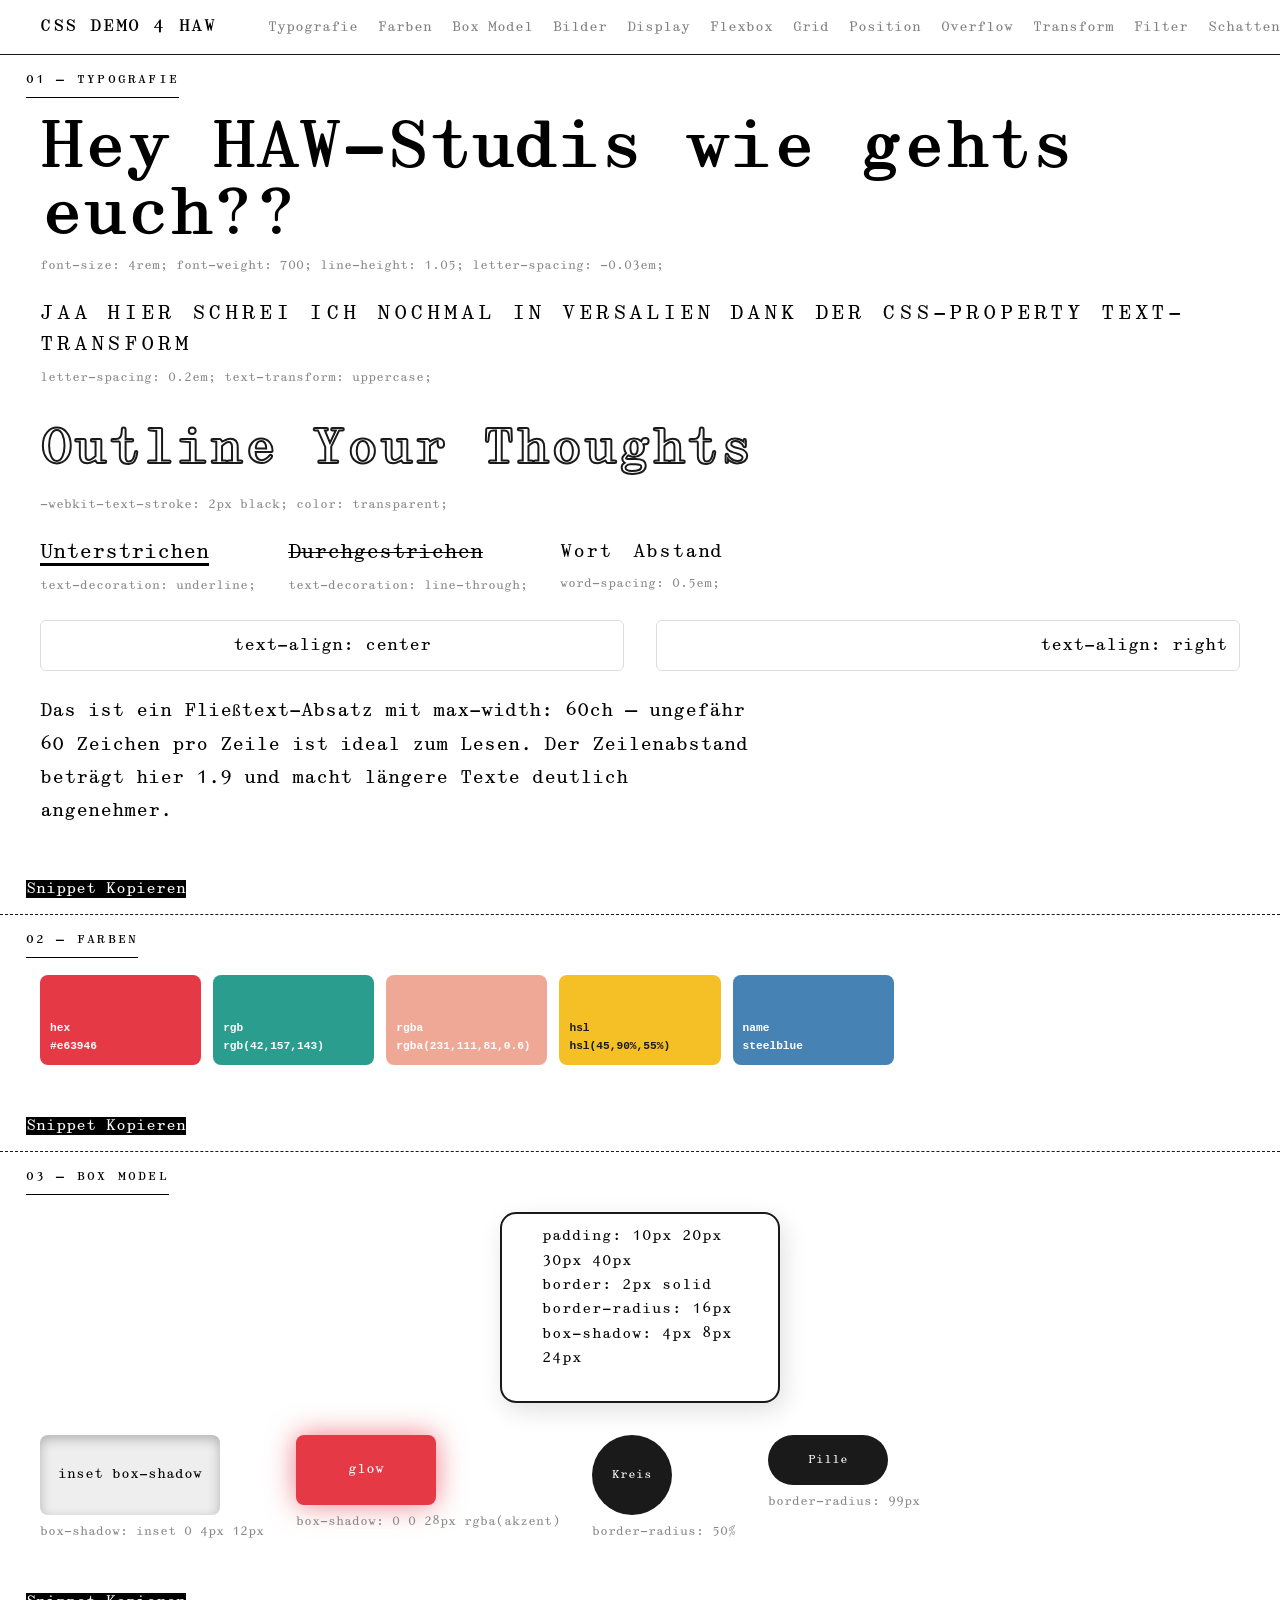
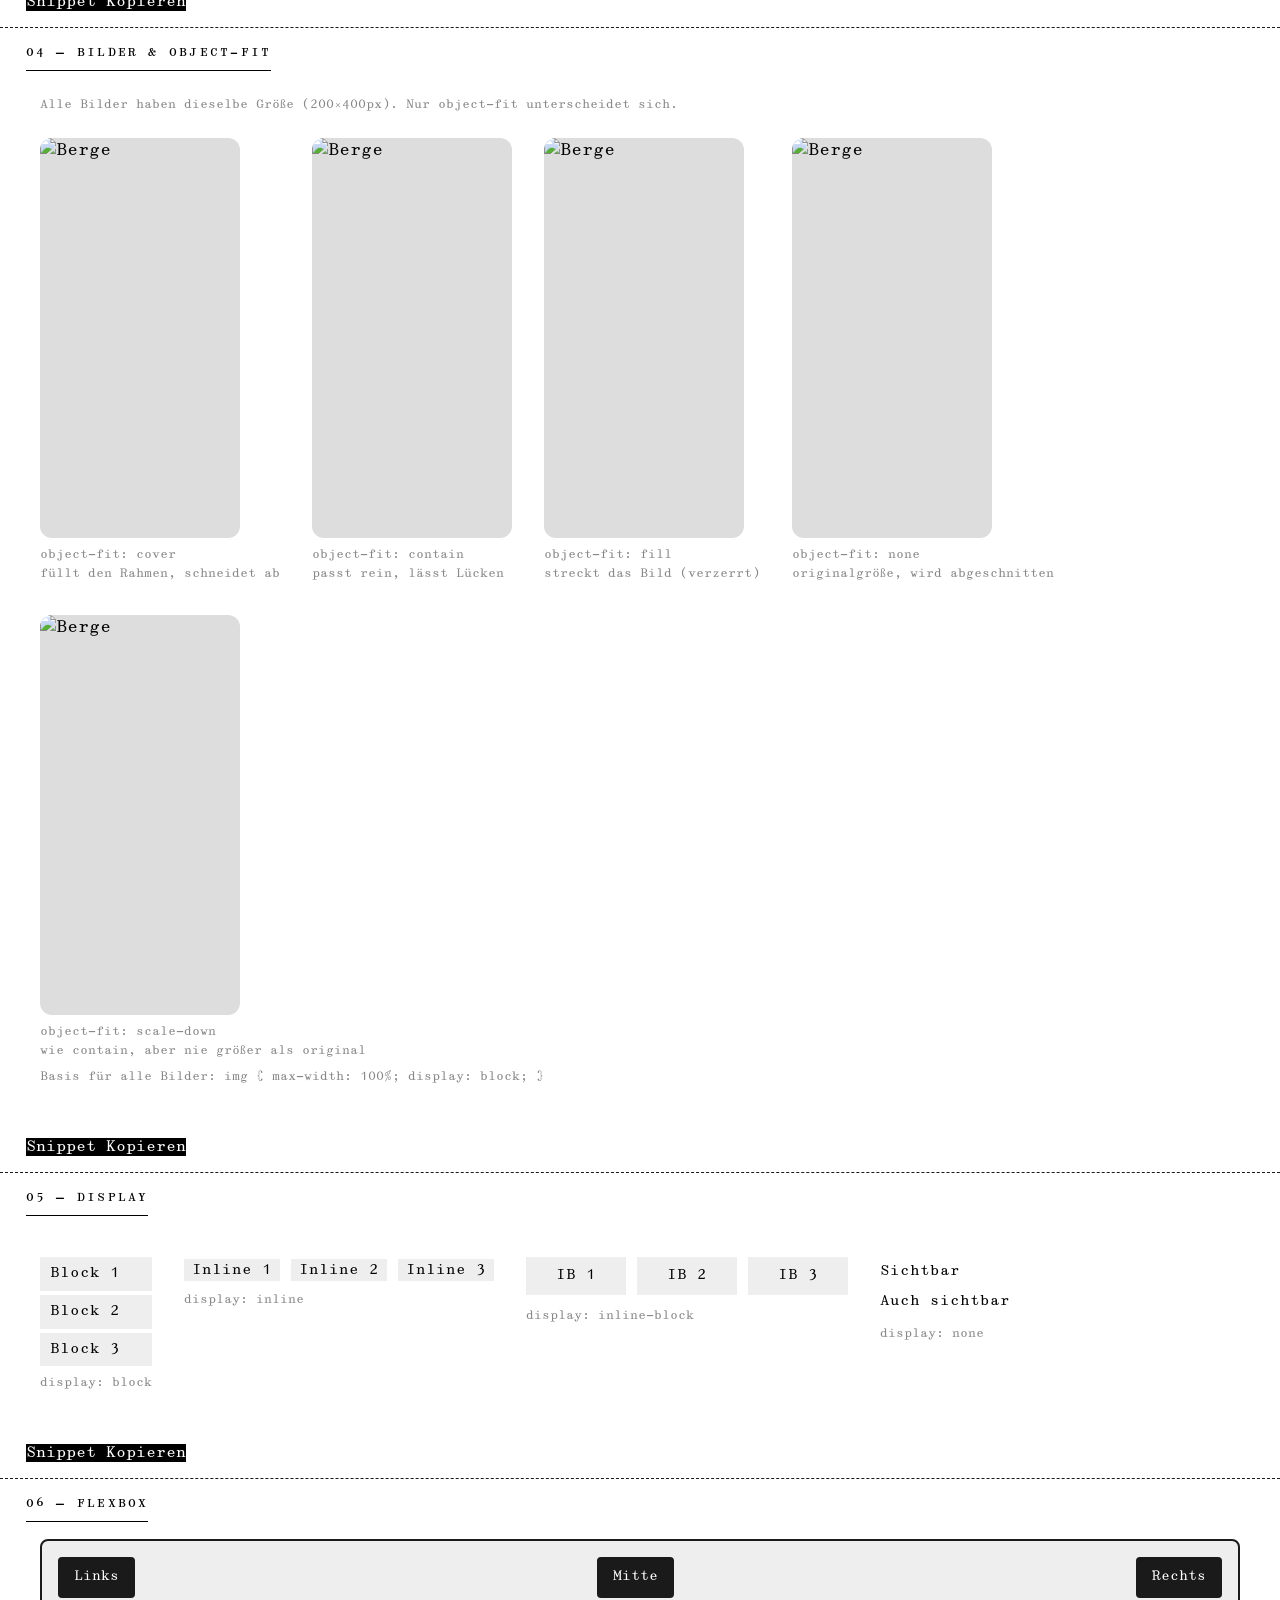
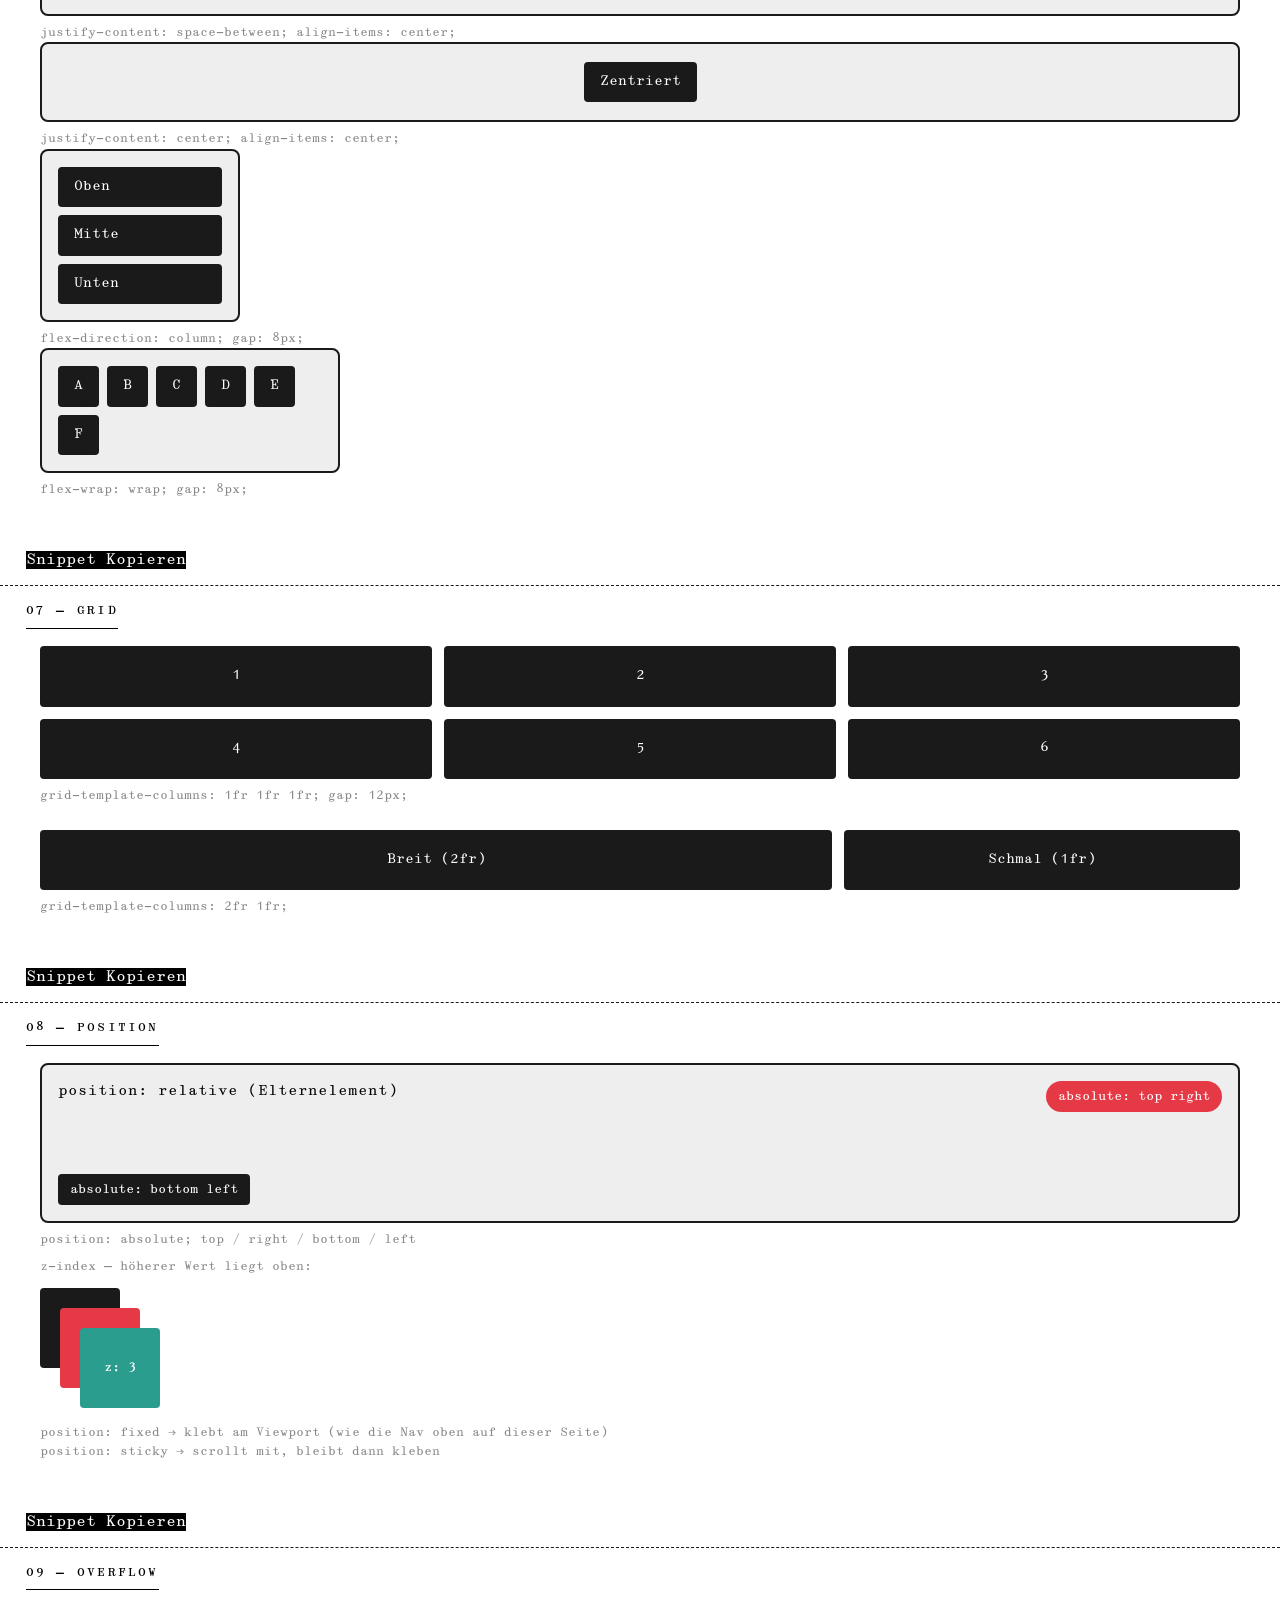
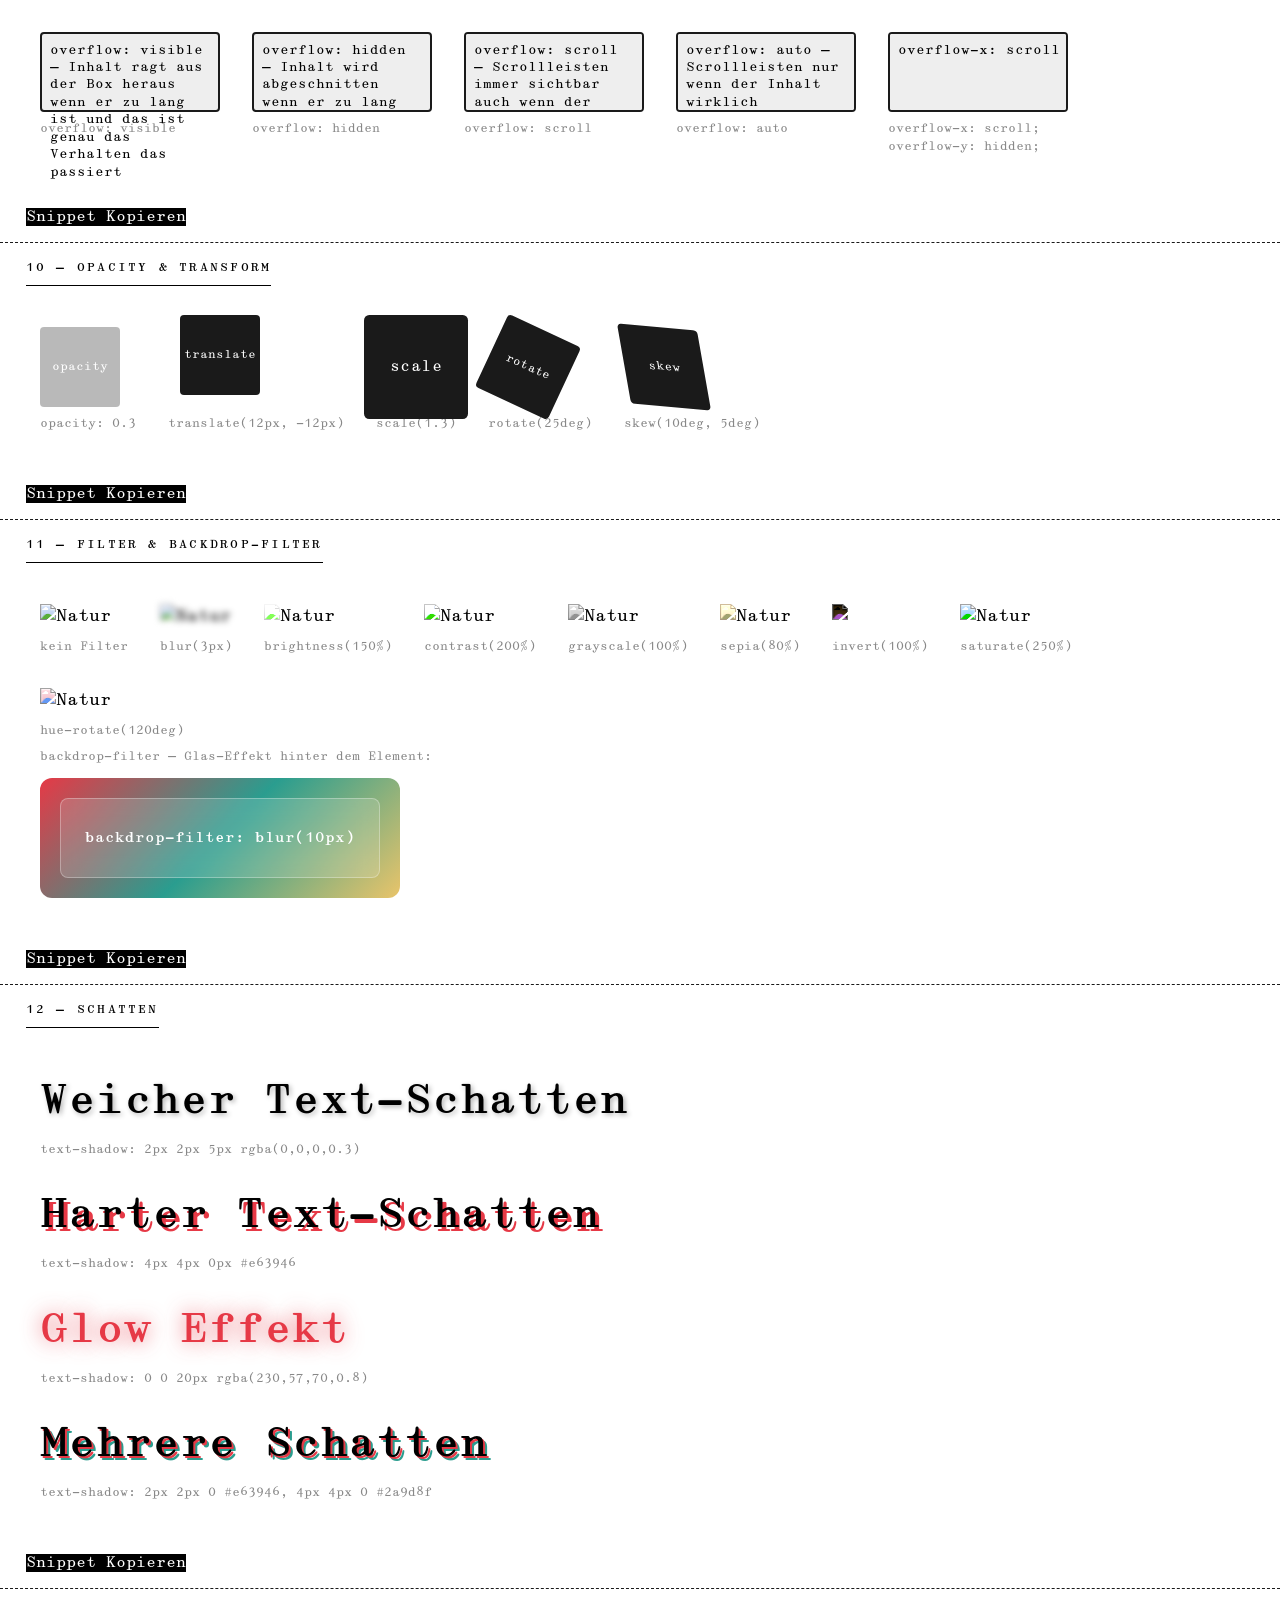
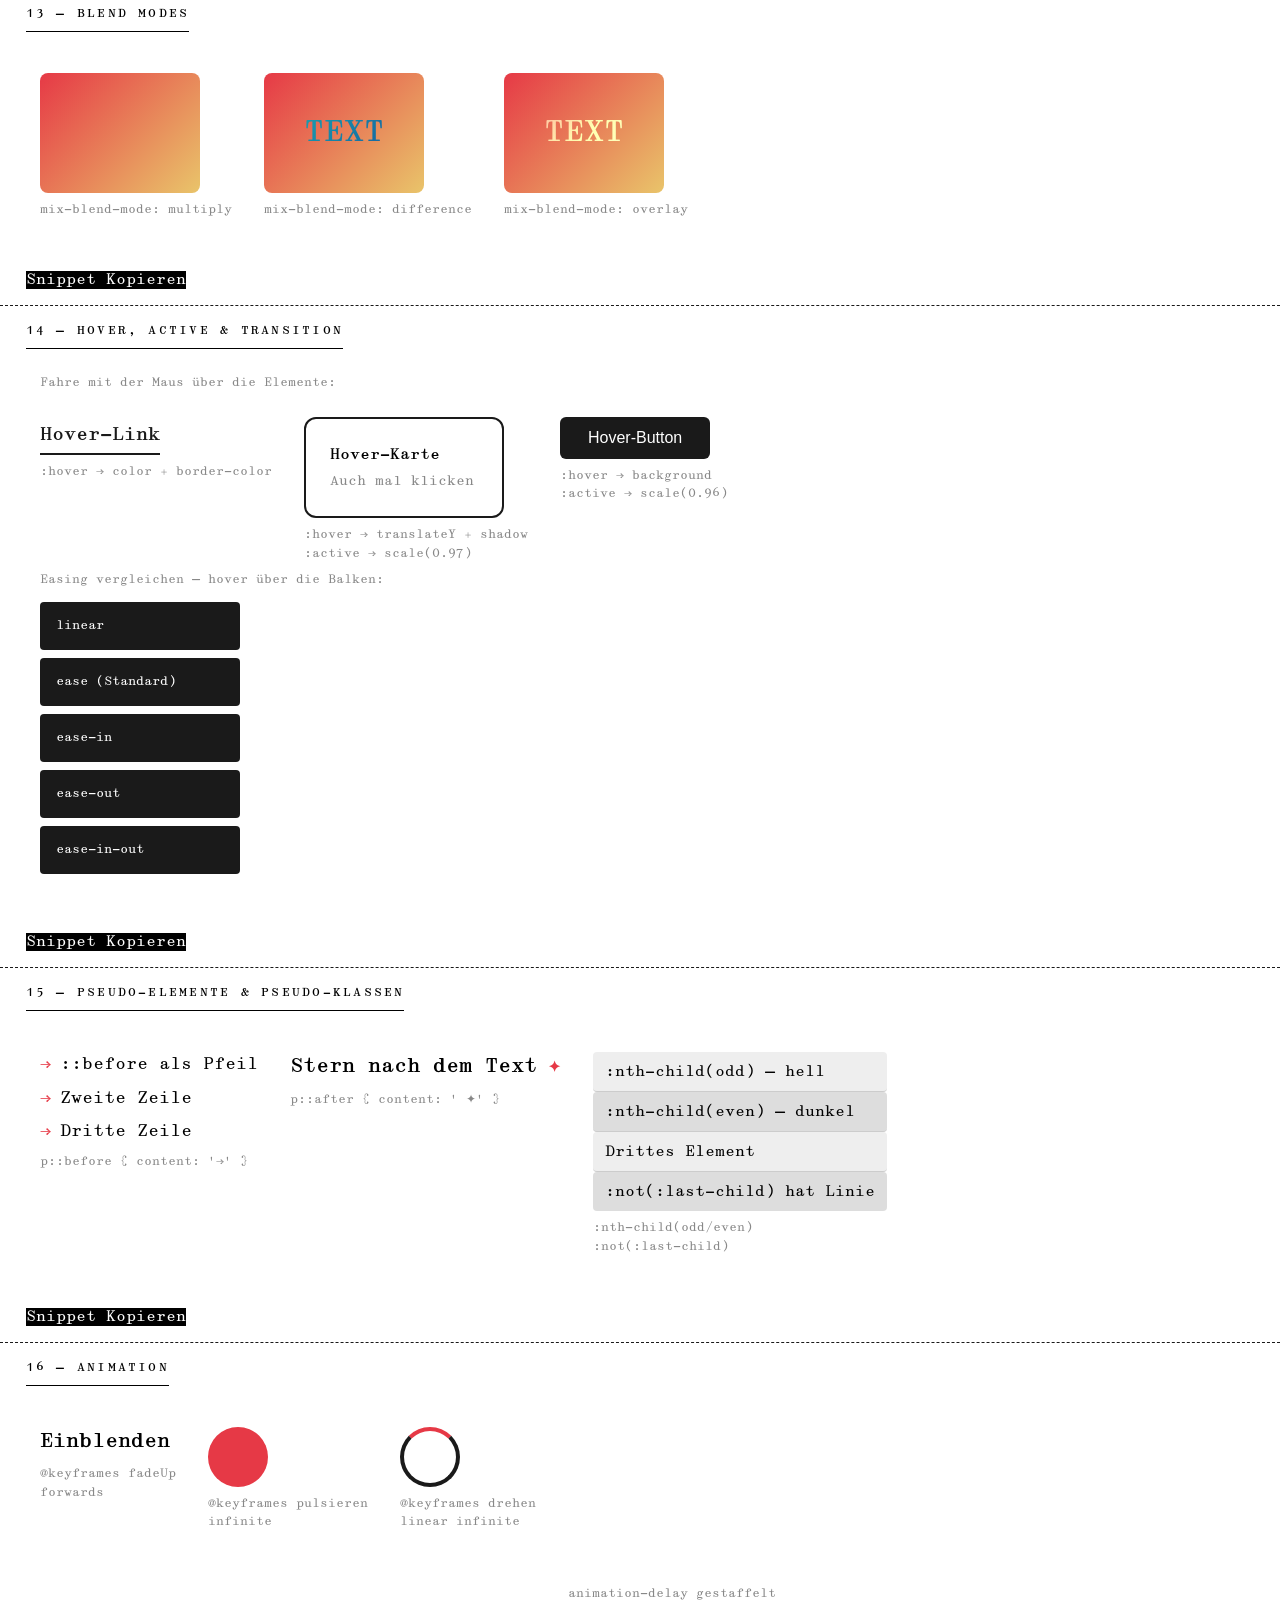
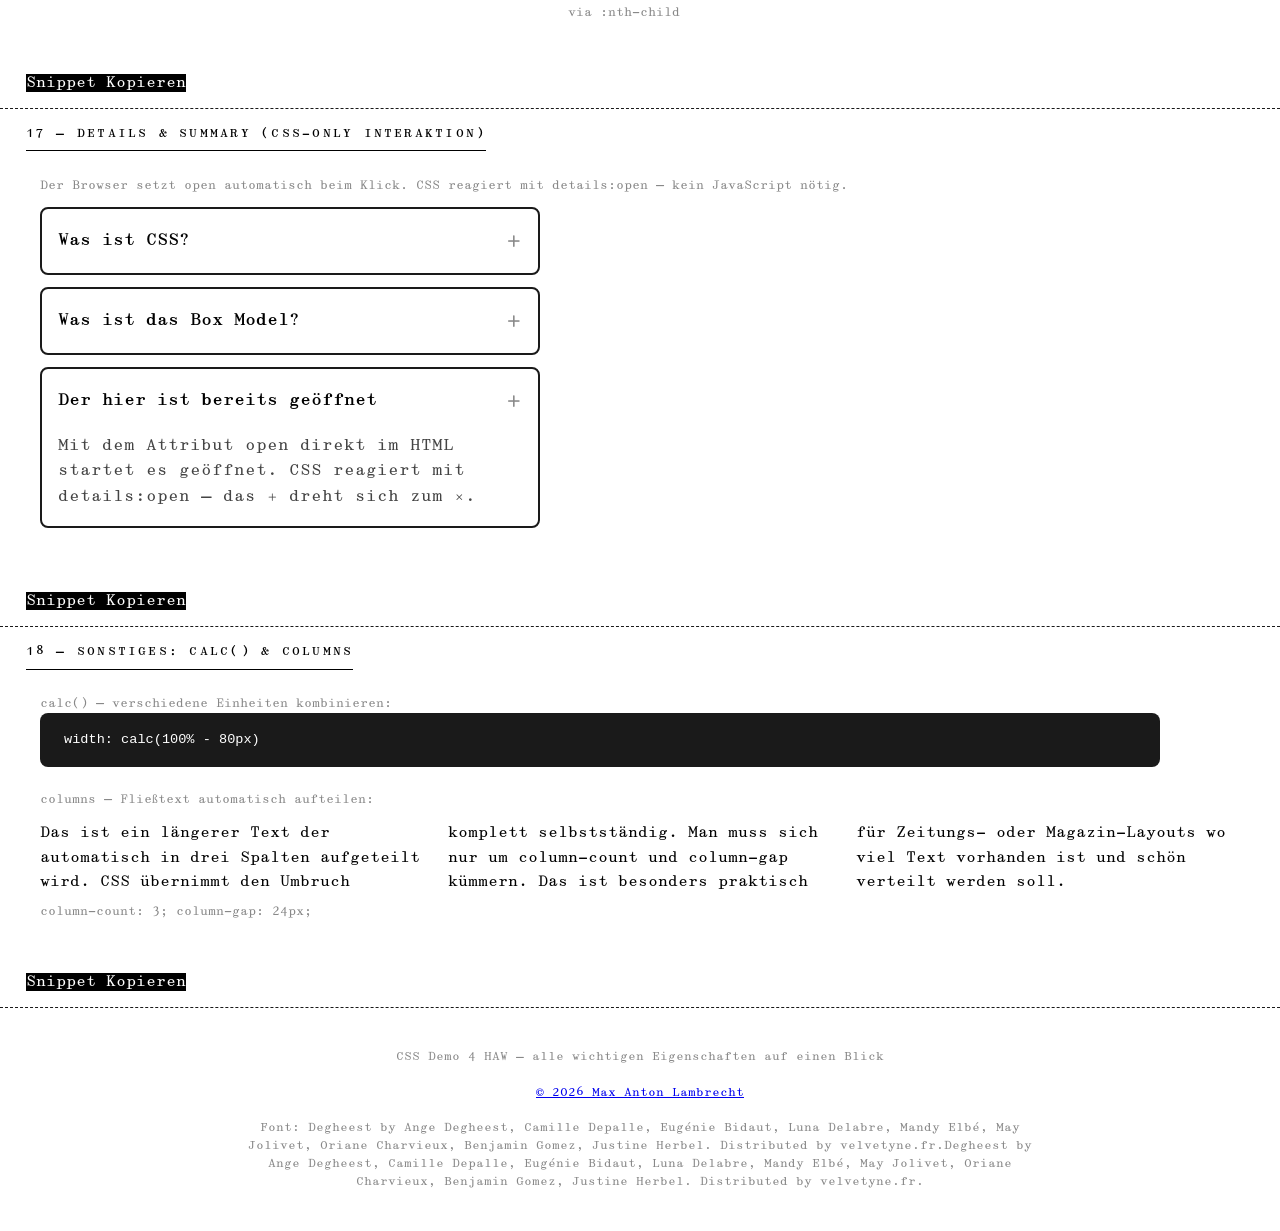
==== commit a5ebd54c: "," ====
--- a/index.html
+++ b/index.html
@@ -36,18 +36,18 @@
     <section id="typografie">
       <h3 class="kapitel">01 — Typografie</h3>
 
-      <p class="typ-gross">Große Überschrift</p>
+      <p class="typ-gross">Hey HAW-Studis wie gehts euch??</p>
       <p class="beschriftung">
         font-size: 4rem; font-weight: 700; line-height: 1.05; letter-spacing:
         -0.03em;
       </p>
 
-      <p class="typ-gesperrt">Gesperrter Text in Versalien</p>
+      <p class="typ-gesperrt">Jaa hier schrei ich nochmal in Versalien dank der Css-property text-transform</p>
       <p class="beschriftung">
         letter-spacing: 0.2em; text-transform: uppercase;
       </p>
 
-      <p class="typ-kontur">Kontur-Text</p>
+      <p class="typ-kontur">Outline Your Thoughts</p>
       <p class="beschriftung">
         -webkit-text-stroke: 2px black; color: transparent;
       </p>
--- a/style.css
+++ b/style.css
@@ -32,6 +32,7 @@
   font-family: "MeineFont";
   font-size: 1rem;
   line-height: 1.6;
+  overflow-x: hidden;
 }
 
 /* ============================================================
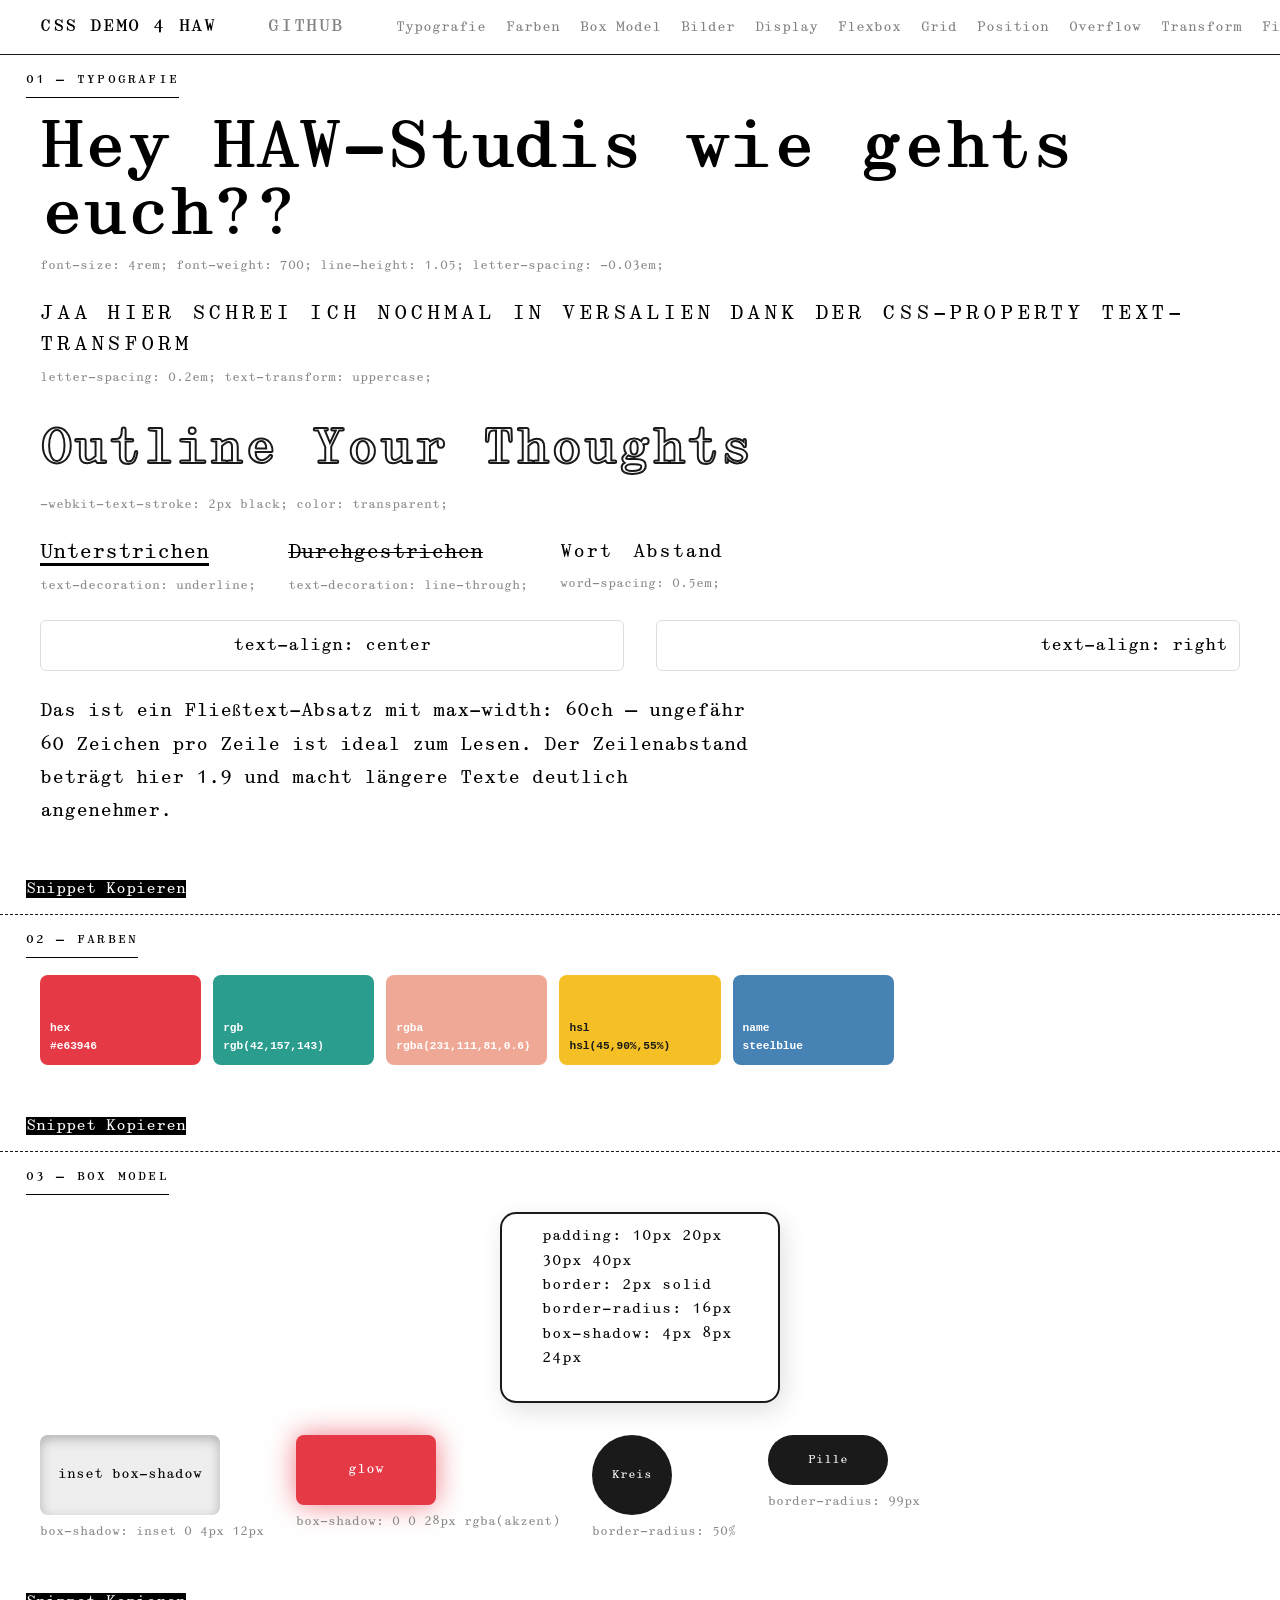
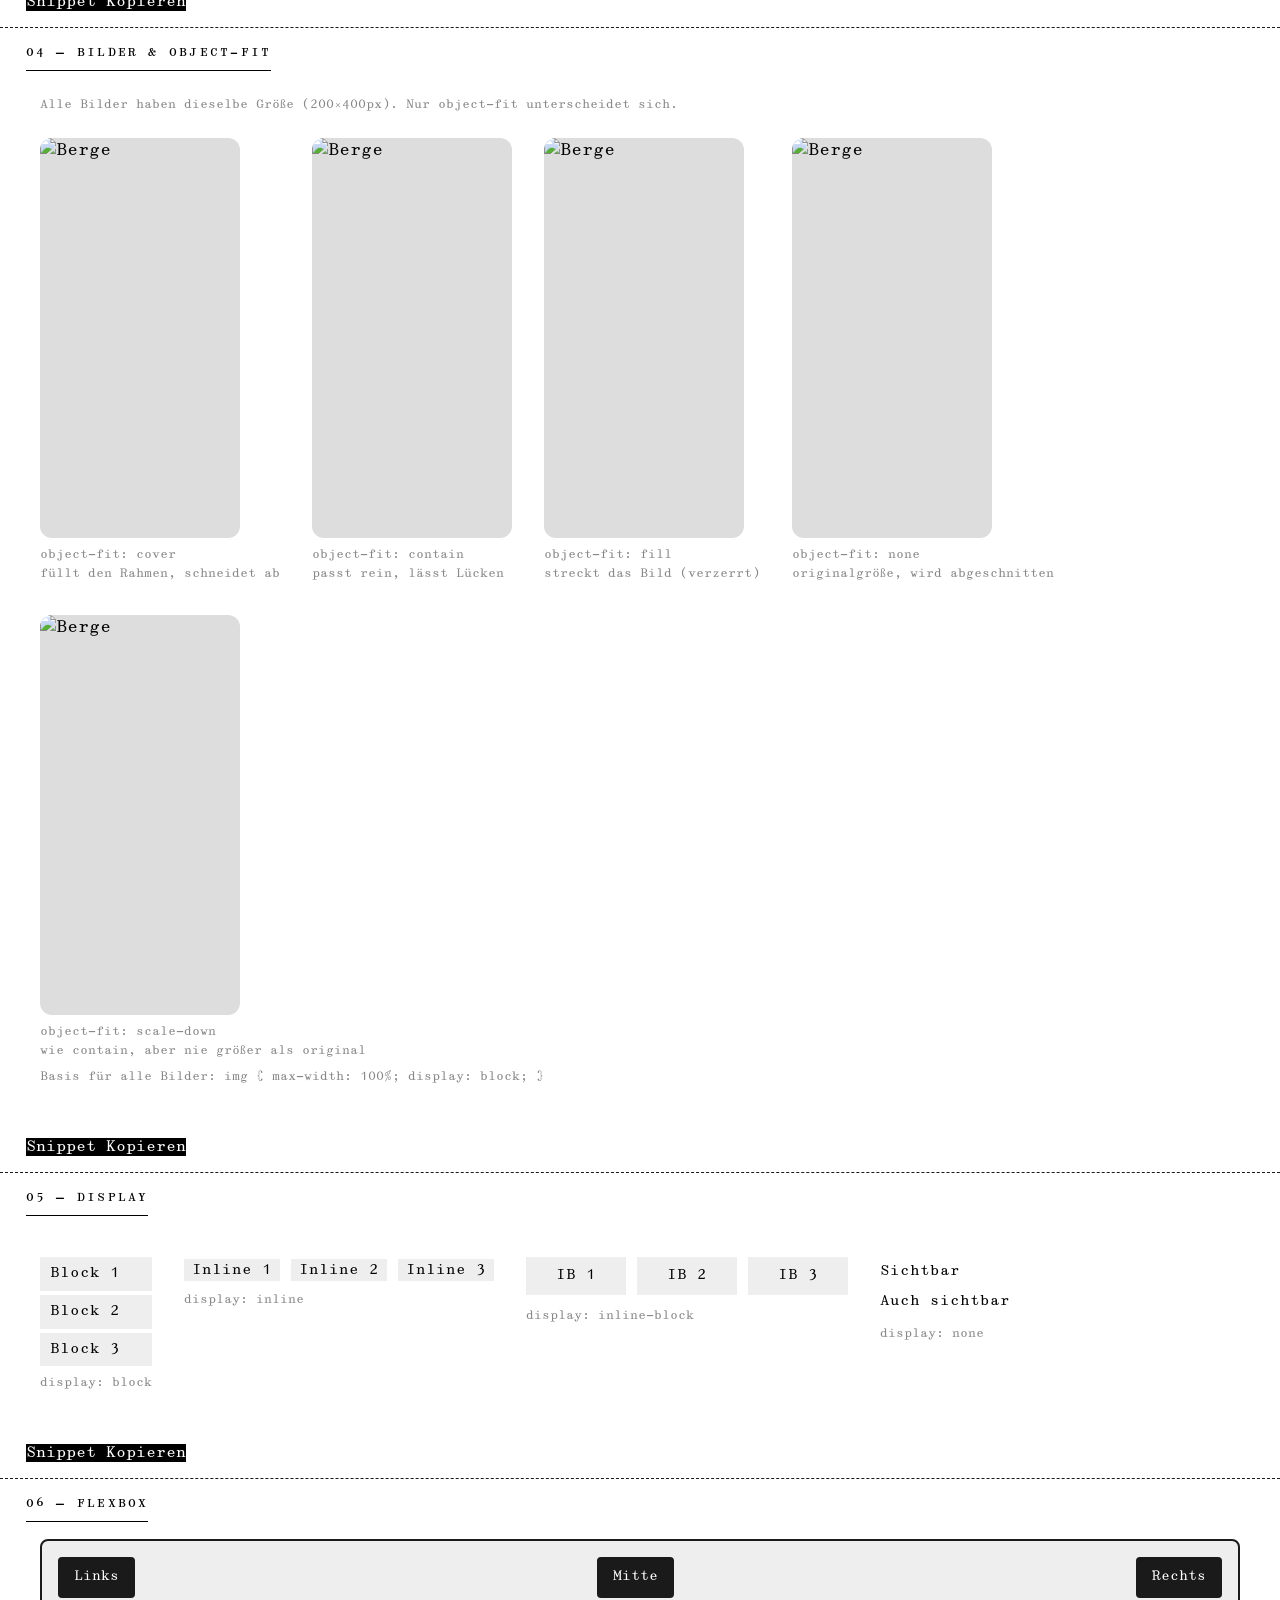
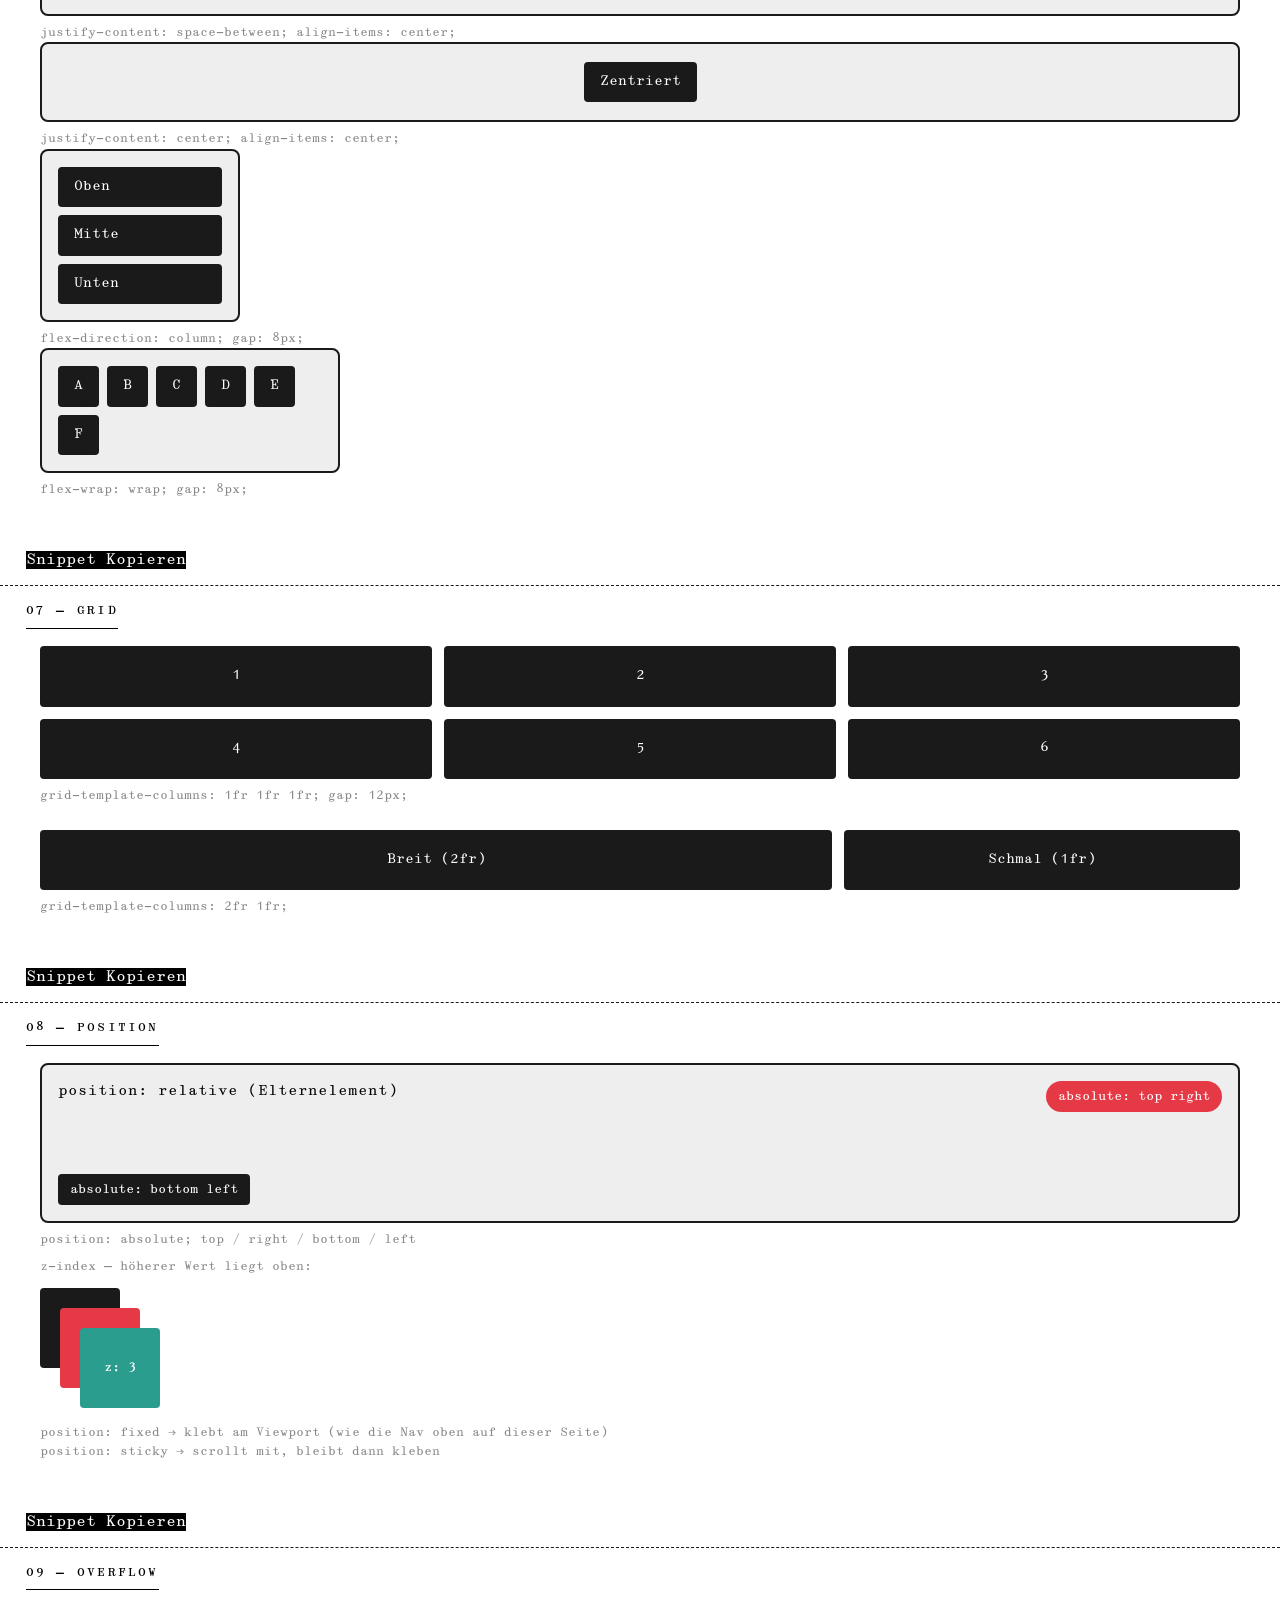
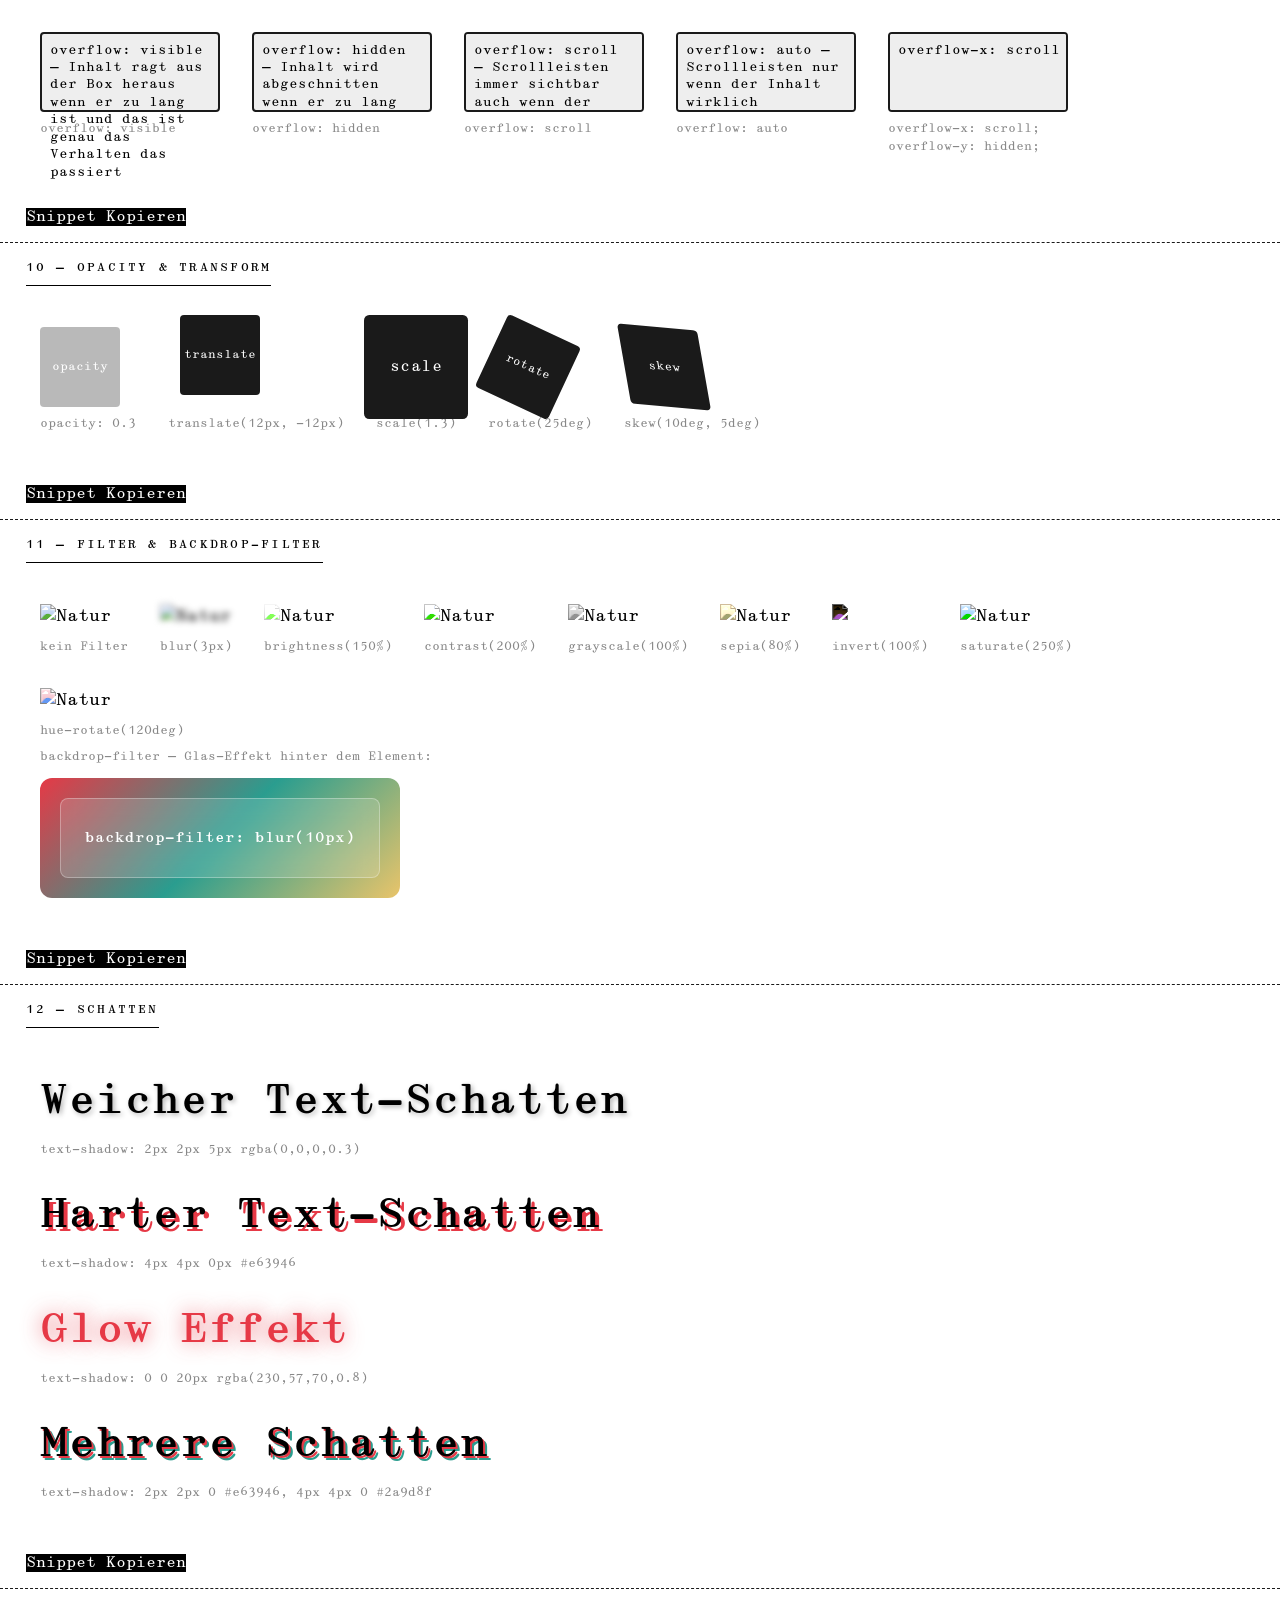
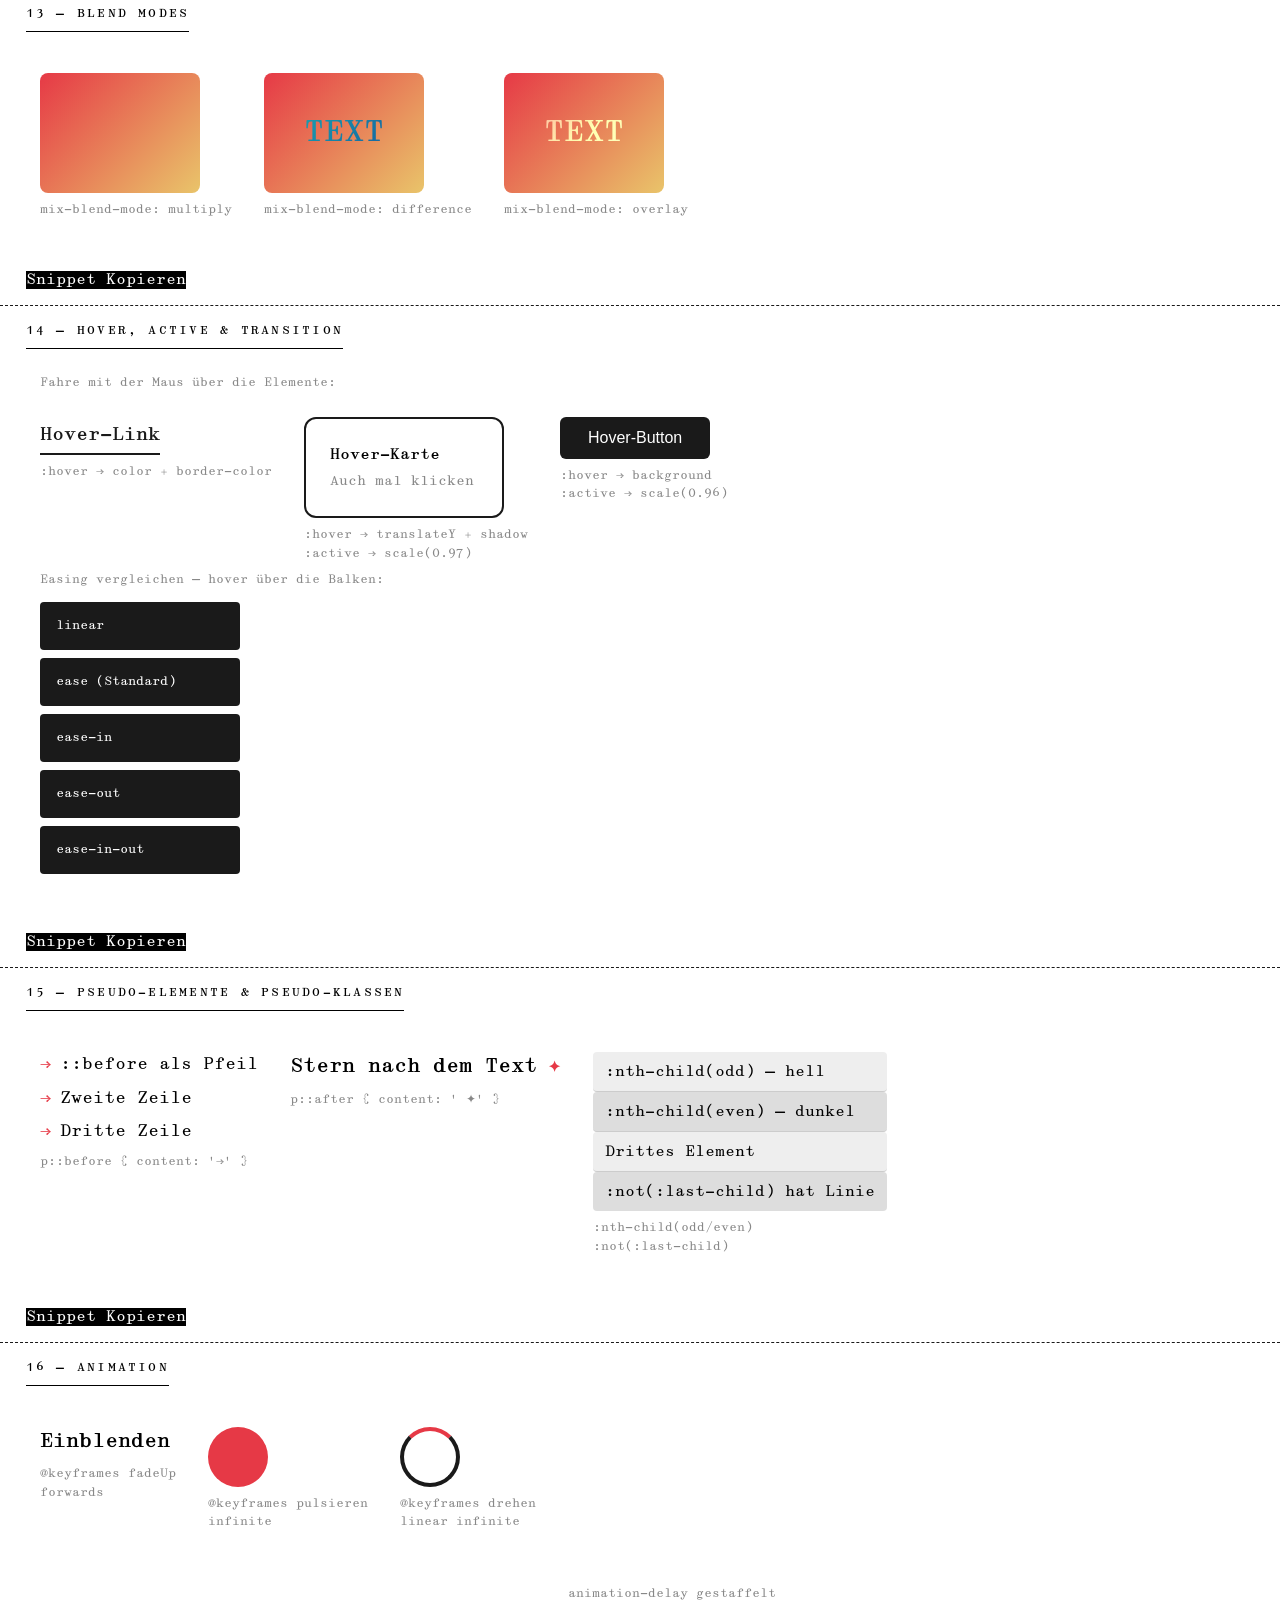
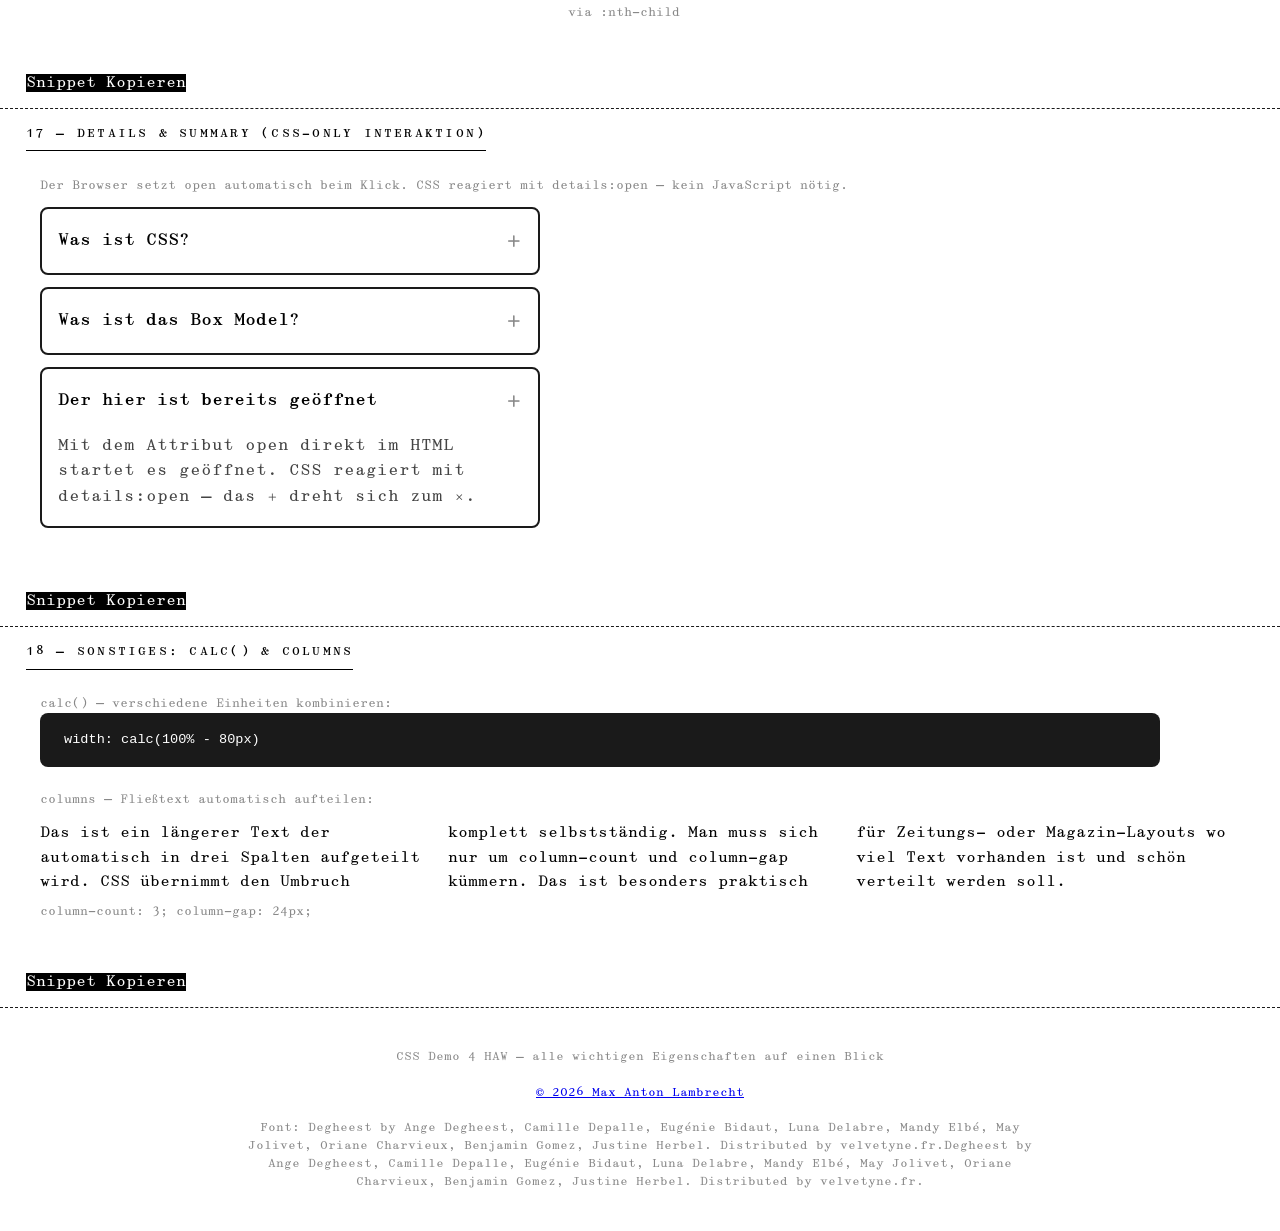
==== commit b47a2aa2: "." ====
--- a/index.html
+++ b/index.html
@@ -11,6 +11,7 @@
     <nav>
       <ul>
         <li><a id="logo" href="/">CSS Demo 4 HAW</a></li>
+        <li><a id="github" href="/https://github.com/maxanlam/Styling-for-Dual-Formats">Github</a></li>
         <li><a href="#typografie">Typografie</a></li>
         <li><a href="#farben">Farben</a></li>
         <li><a href="#boxmodell">Box Model</a></li>
--- a/style.css
+++ b/style.css
@@ -60,6 +60,15 @@
 
 #logo {
   color: rgb(0, 0, 0);
+  font-weight: 700;
+  font-size: 1rem;
+  white-space: nowrap;
+  margin-right: 32px;
+  text-transform: uppercase;
+  letter-spacing: 0.1em;
+}
+
+#github {
   font-weight: 700;
   font-size: 1rem;
   white-space: nowrap;
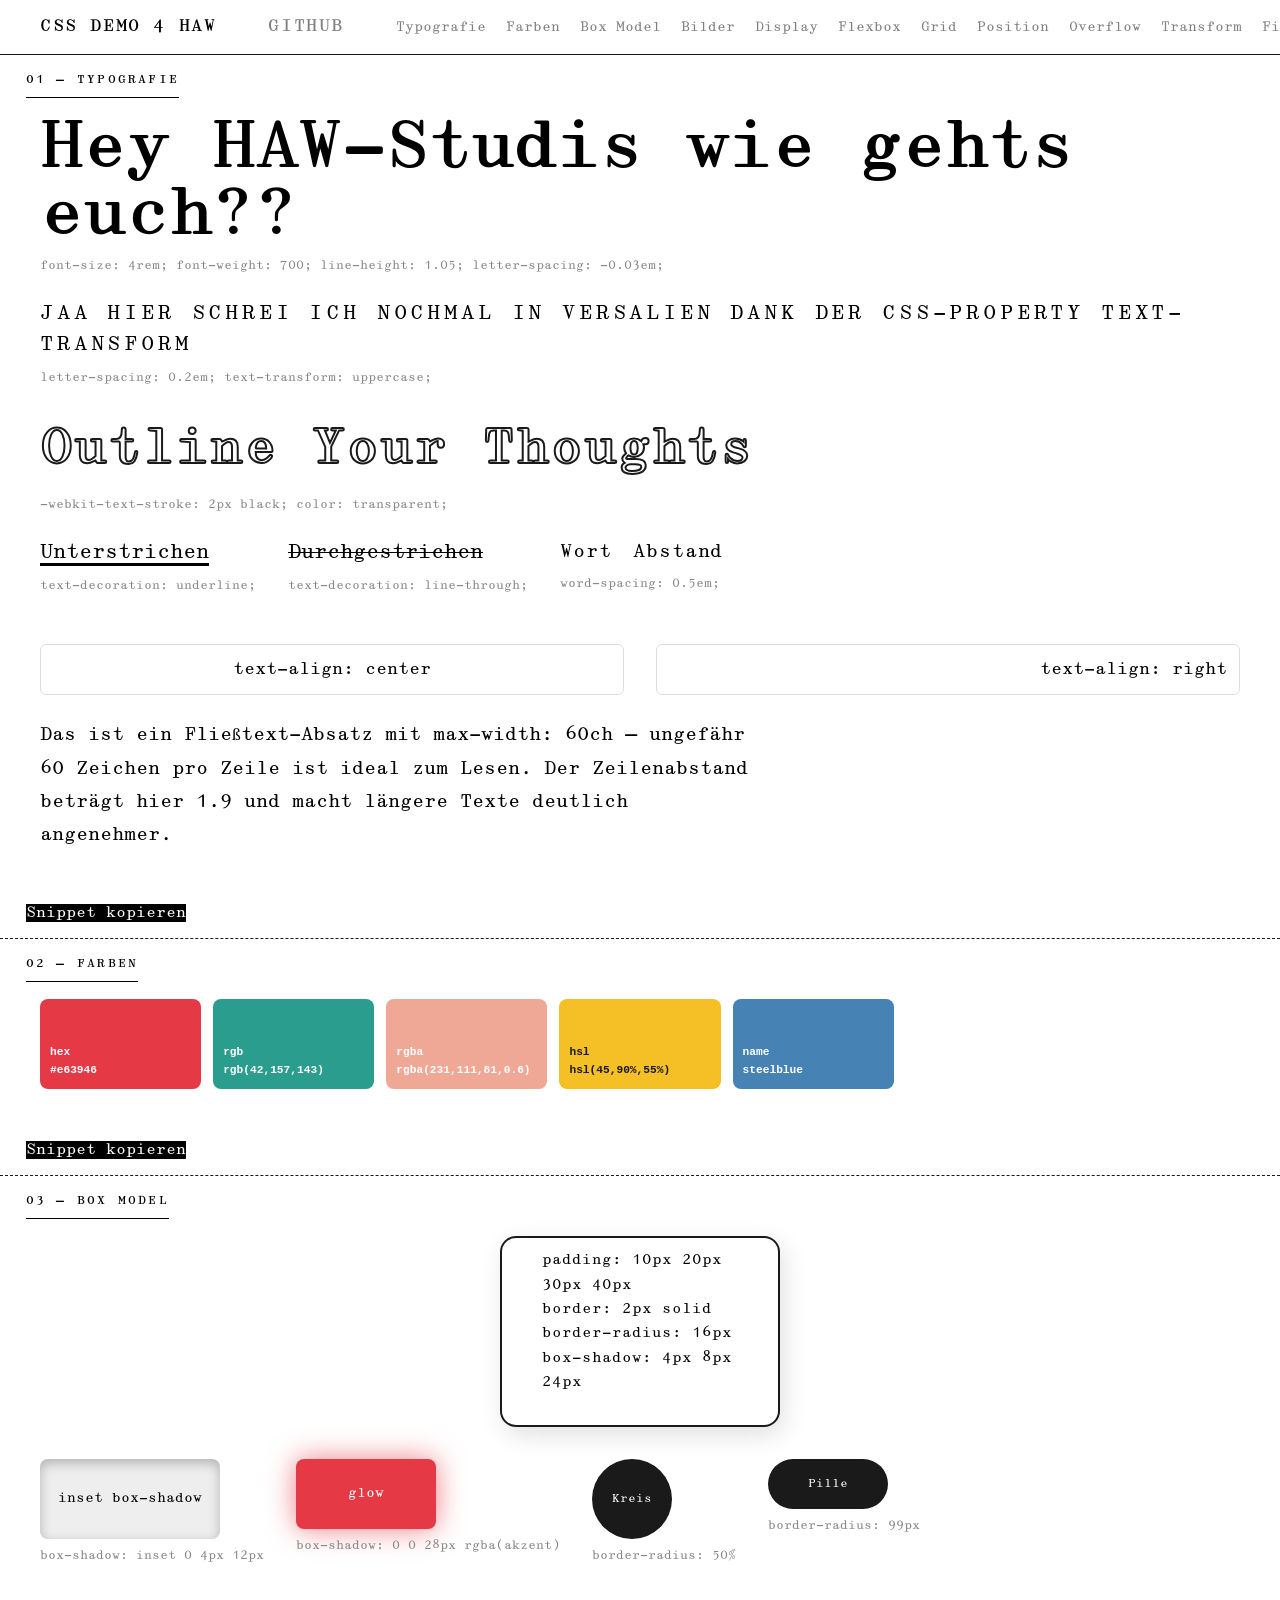
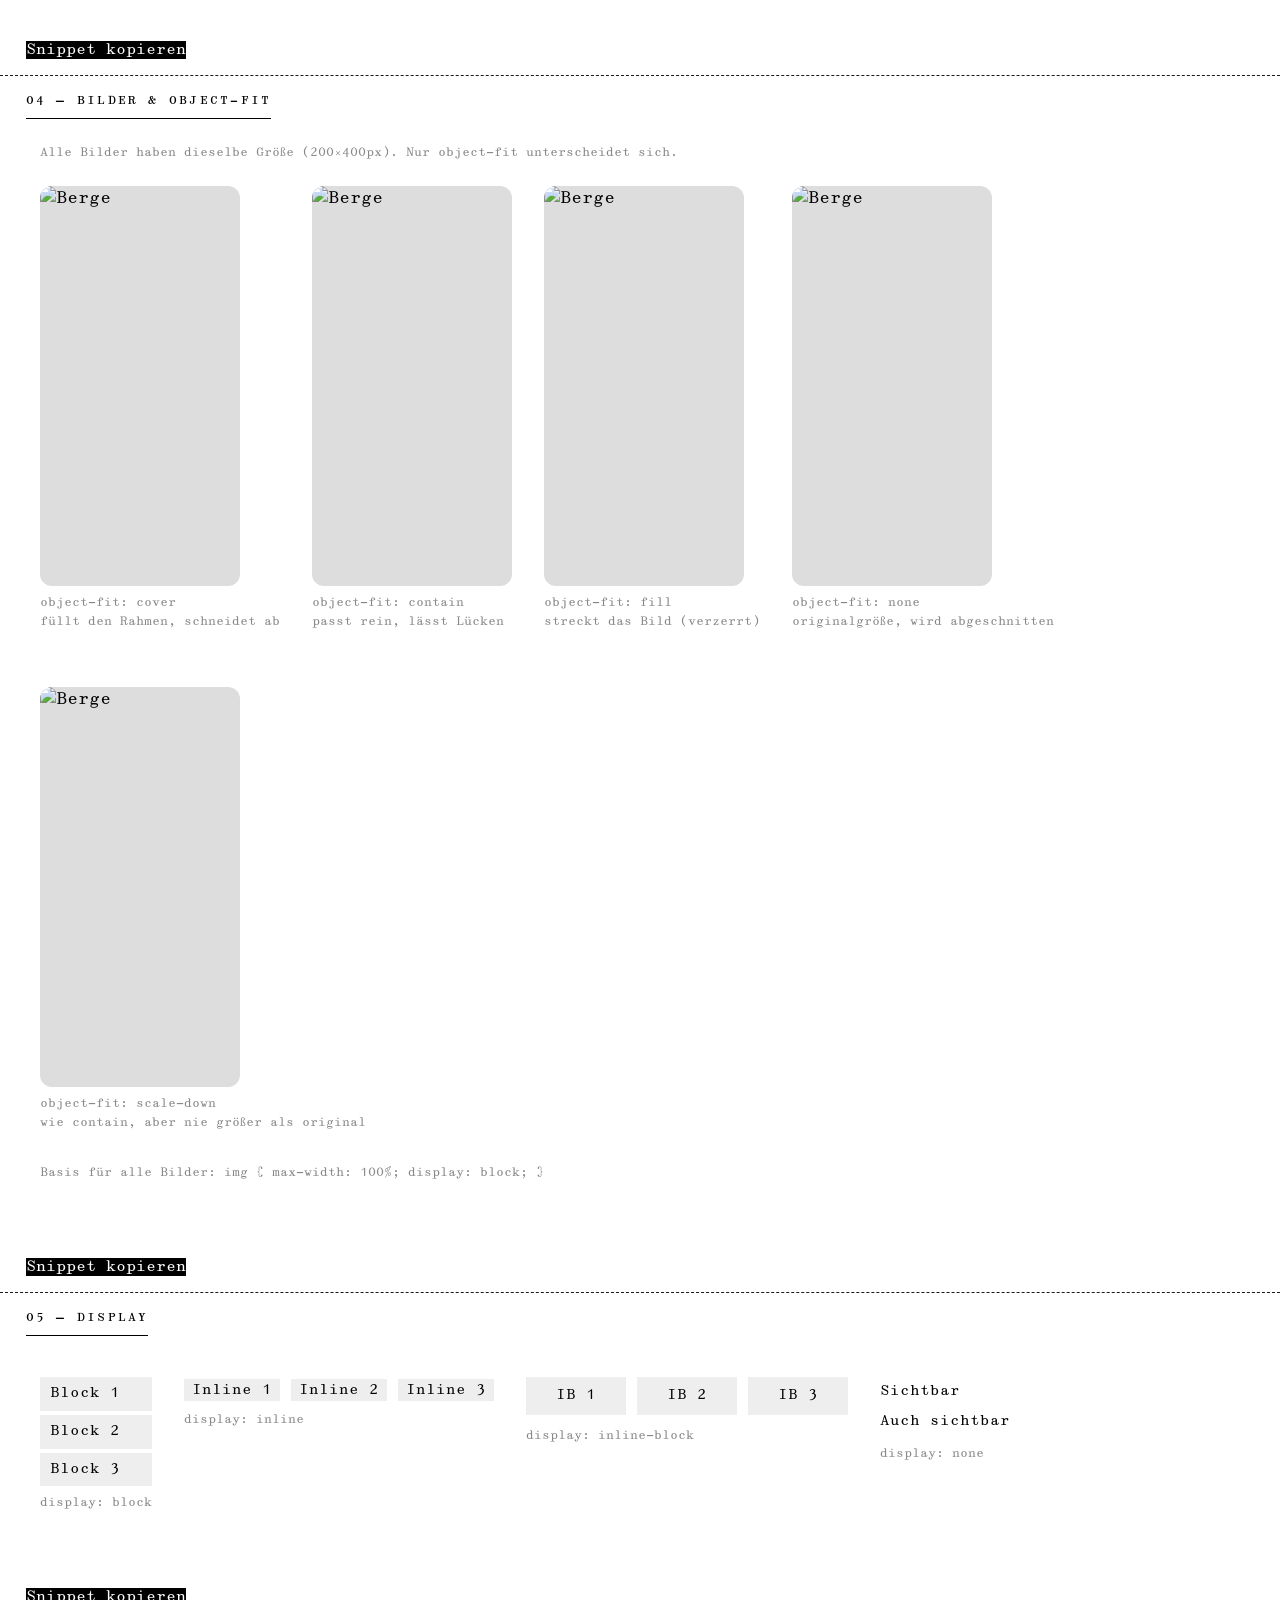
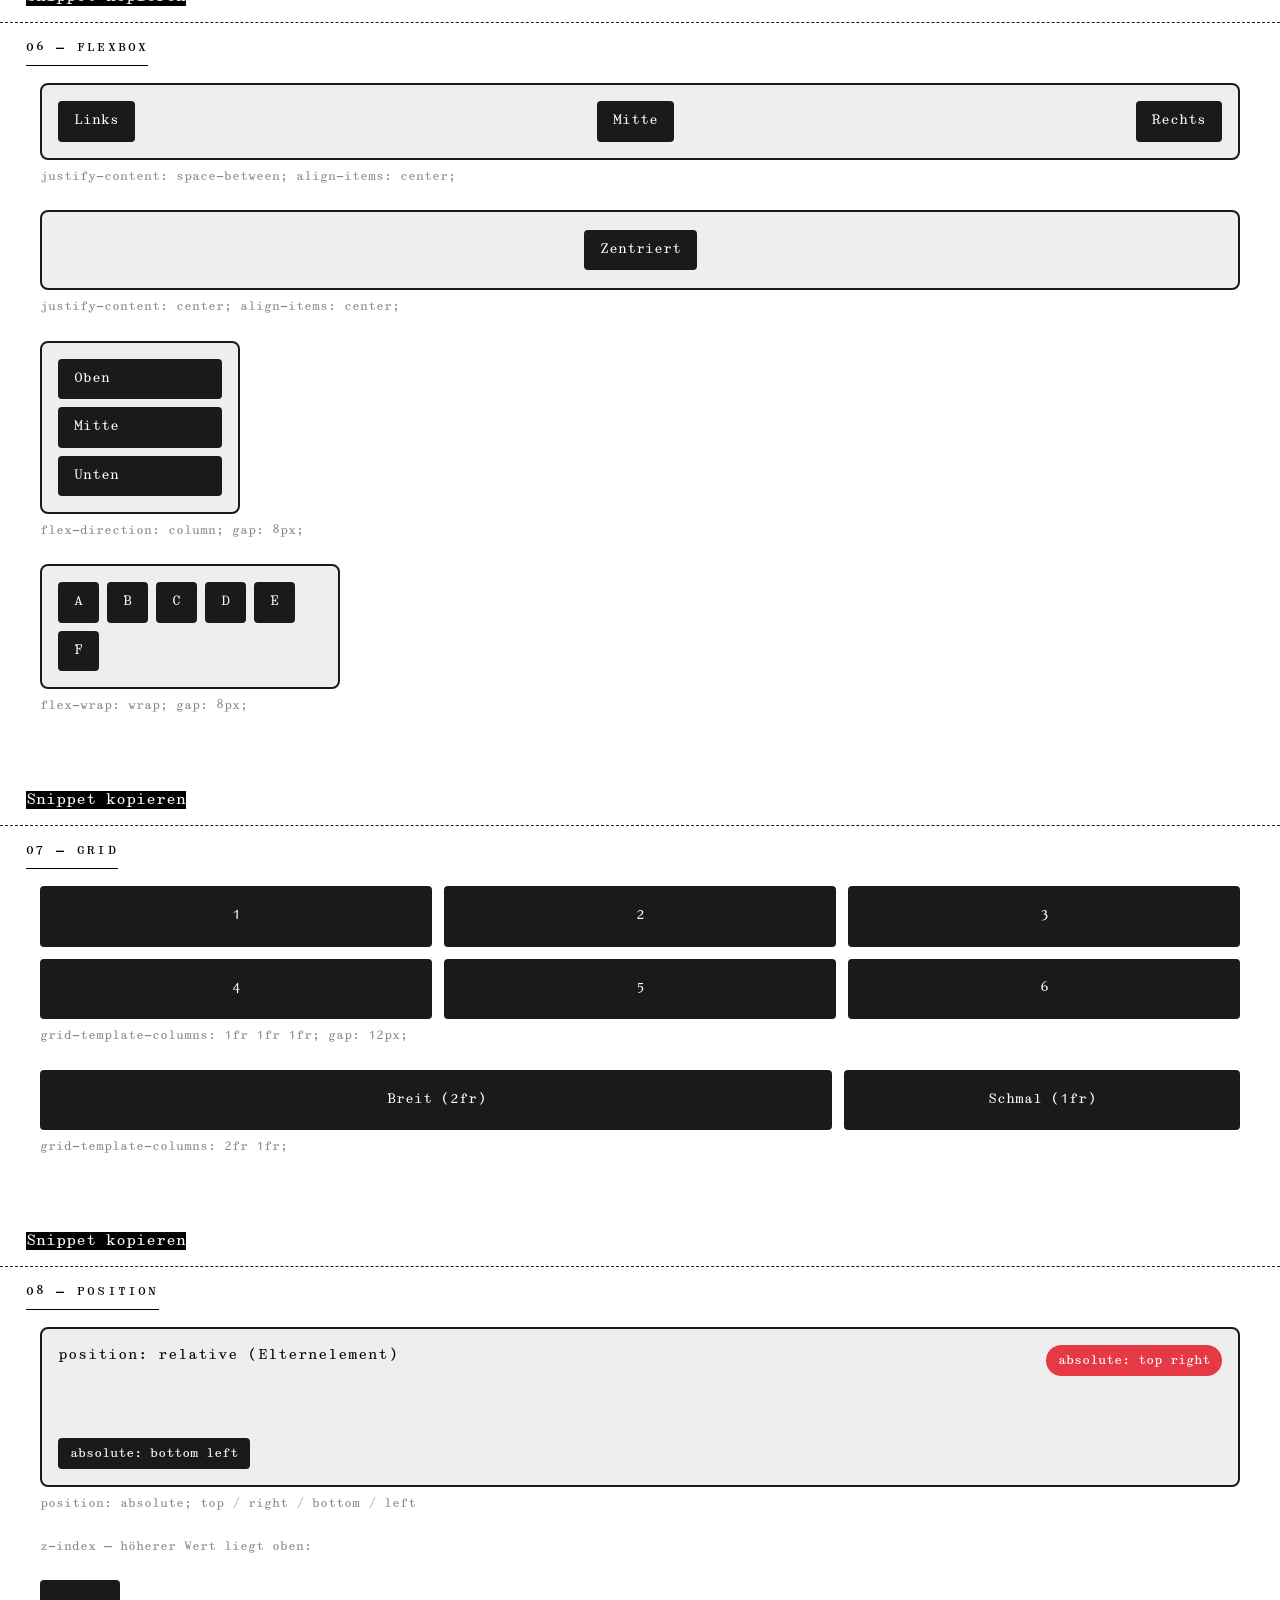
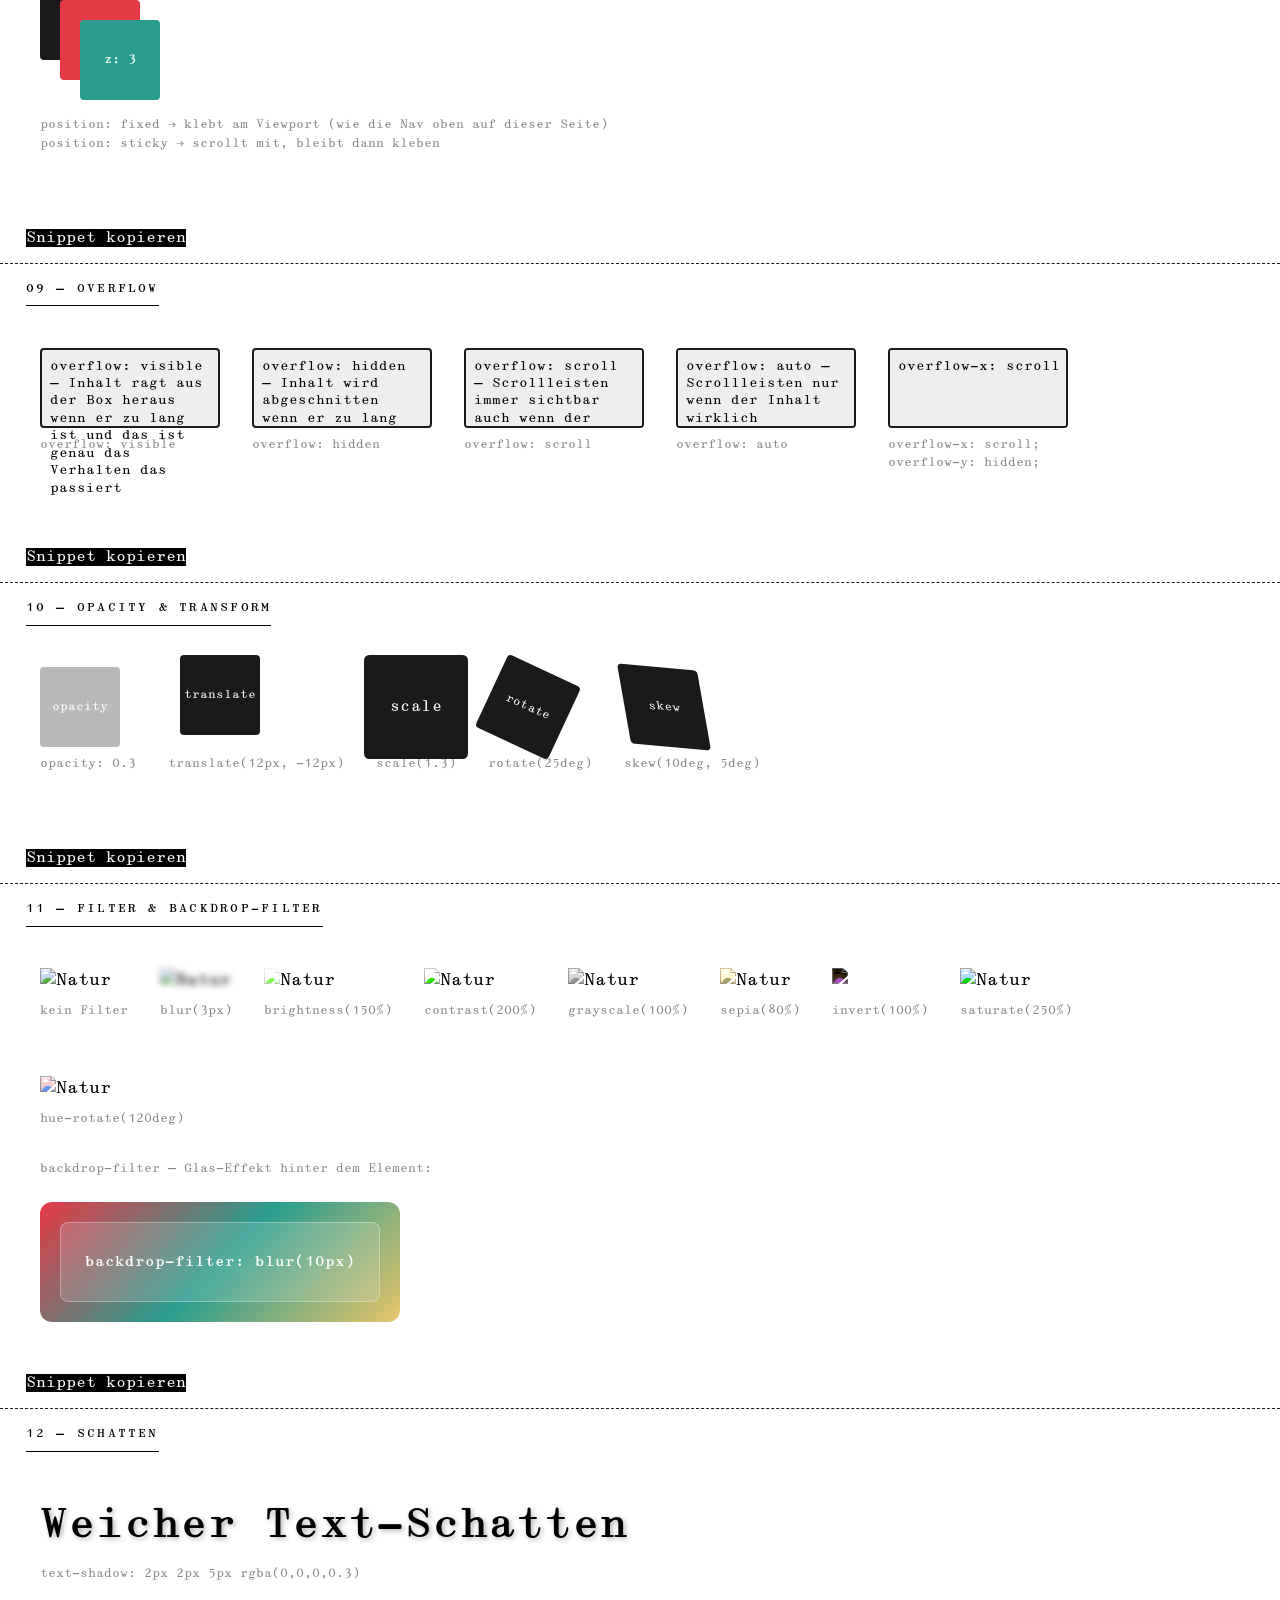
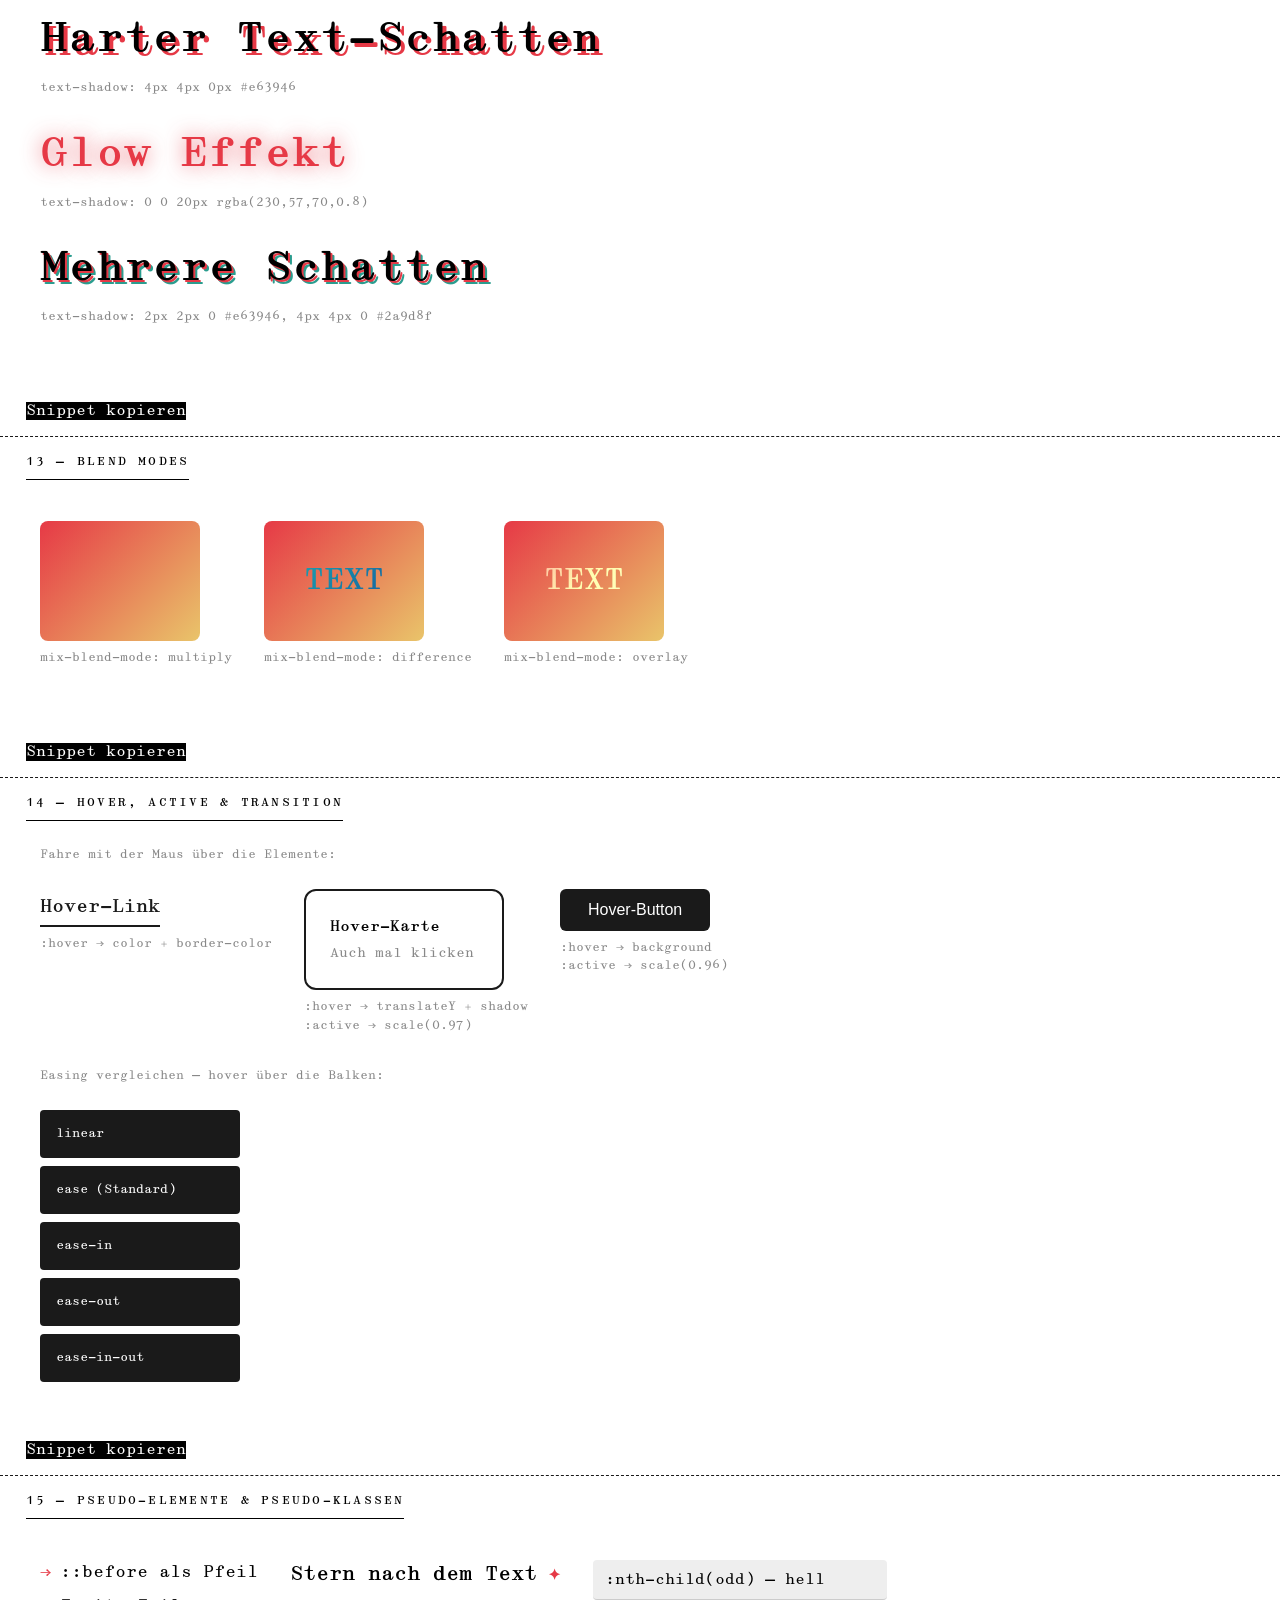
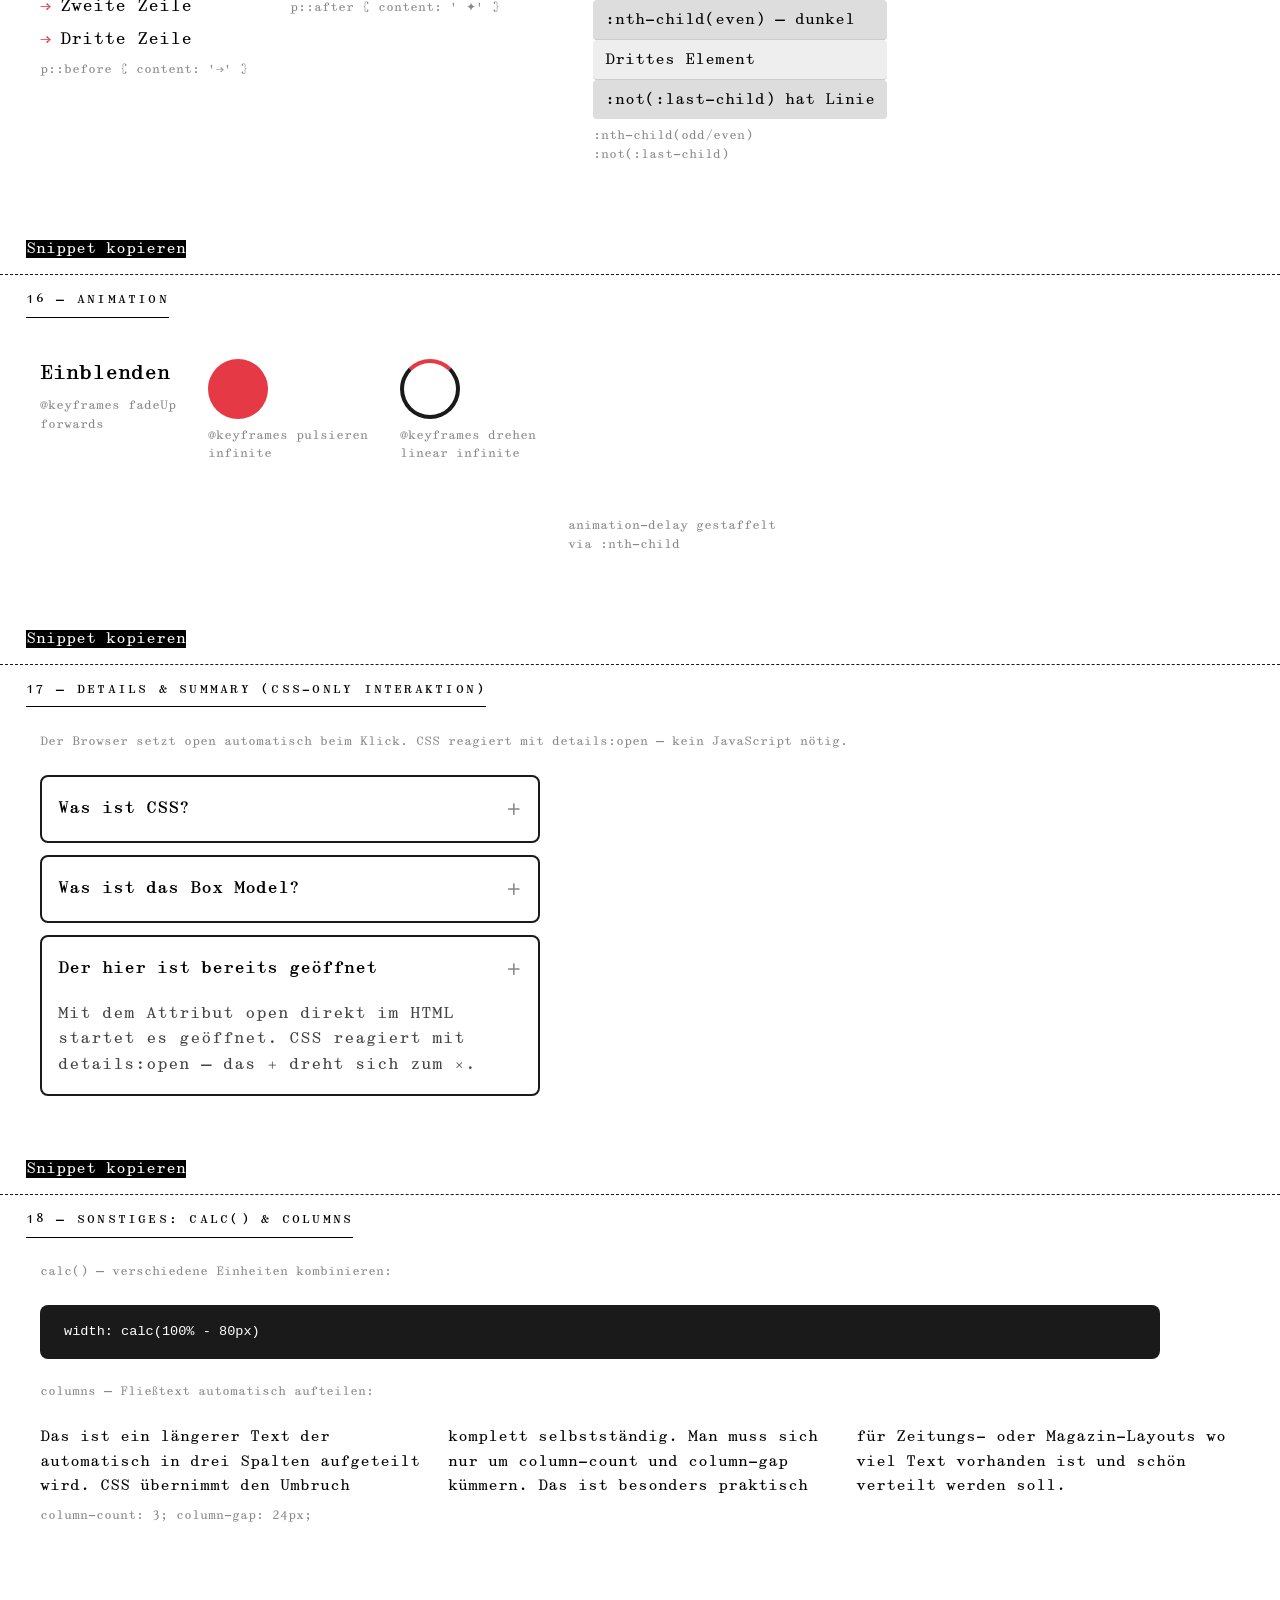
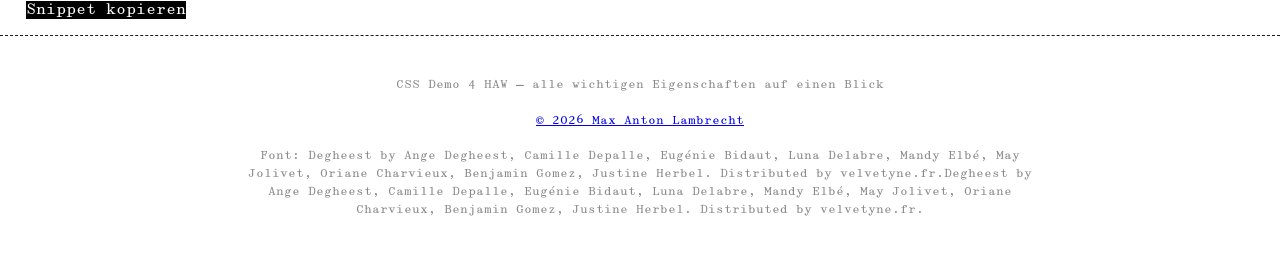
==== commit 8327009a: ";)" ====
--- a/index.html
+++ b/index.html
@@ -11,7 +11,7 @@
     <nav>
       <ul>
         <li><a id="logo" href="/">CSS Demo 4 HAW</a></li>
-        <li><a id="github" href="/https://github.com/maxanlam/Styling-for-Dual-Formats">Github</a></li>
+        <li><a id="github" href="https://github.com/maxanlam/Styling-for-Dual-Formats">Github</a></li>
         <li><a href="#typografie">Typografie</a></li>
         <li><a href="#farben">Farben</a></li>
         <li><a href="#boxmodell">Box Model</a></li>
@@ -82,7 +82,7 @@
         pro Zeile ist ideal zum Lesen. Der Zeilenabstand beträgt hier 1.9 und
         macht längere Texte deutlich angenehmer.
       </p>
-      <br /><button class="copy-btn">Snippet Kopieren</button>
+      <br /><button class="copy-btn">Snippet kopieren</button>
     </section>
 
     <!-- 02 FARBEN -->
@@ -105,7 +105,7 @@
           <span>name<br />steelblue</span>
         </div>
       </div>
-      <br /><button class="copy-btn">Snippet Kopieren</button>
+      <br /><button class="copy-btn">Snippet kopieren</button>
     </section>
 
     <!-- 03 BOX MODEL -->
@@ -139,7 +139,7 @@
           <p class="beschriftung">border-radius: 99px</p>
         </div>
       </div>
-      <br /><button class="copy-btn">Snippet Kopieren</button>
+      <br /><button class="copy-btn">Snippet kopieren</button>
     </section>
 
     <!-- 04 BILDER -->
@@ -216,7 +216,7 @@
       <p class="beschriftung tipp">
         Basis für alle Bilder: img { max-width: 100%; display: block; }
       </p>
-      <br /><button class="copy-btn">Snippet Kopieren</button>
+      <br /><button class="copy-btn">Snippet kopieren</button>
     </section>
 
     <!-- 05 DISPLAY -->
@@ -257,7 +257,7 @@
           <p class="beschriftung">display: none</p>
         </div>
       </div>
-      <br /><button class="copy-btn">Snippet Kopieren</button>
+      <br /><button class="copy-btn">Snippet kopieren</button>
     </section>
 
     <!-- 06 FLEXBOX -->
@@ -290,7 +290,7 @@
         ><span>F</span>
       </div>
       <p class="beschriftung">flex-wrap: wrap; gap: 8px;</p>
-      <br /><button class="copy-btn">Snippet Kopieren</button>
+      <br /><button class="copy-btn">Snippet kopieren</button>
     </section>
 
     <!-- 07 GRID -->
@@ -312,7 +312,7 @@
         <div>Schmal (1fr)</div>
       </div>
       <p class="beschriftung">grid-template-columns: 2fr 1fr;</p>
-      <br /><button class="copy-btn">Snippet Kopieren</button>
+      <br /><button class="copy-btn">Snippet kopieren</button>
     </section>
 
     <!-- 08 POSITION -->
@@ -342,7 +342,7 @@
         Seite)<br />
         position: sticky → scrollt mit, bleibt dann kleben
       </p>
-      <br /><button class="copy-btn">Snippet Kopieren</button>
+      <br /><button class="copy-btn">Snippet kopieren</button>
     </section>
 
     <!-- 09 OVERFLOW -->
@@ -386,7 +386,7 @@
           </p>
         </div>
       </div>
-      <br /><button class="copy-btn">Snippet Kopieren</button>
+      <br /><button class="copy-btn">Snippet kopieren</button>
     </section>
 
     <!-- 10 OPACITY & TRANSFORM -->
@@ -414,7 +414,7 @@
           <p class="beschriftung">skew(10deg, 5deg)</p>
         </div>
       </div>
-      <br /><button class="copy-btn">Snippet Kopieren</button>
+      <br /><button class="copy-btn">Snippet kopieren</button>
     </section>
 
     <!-- 11 FILTER & BACKDROP-FILTER -->
@@ -519,7 +519,7 @@
       <div class="glas-container">
         <div class="glas-overlay">backdrop-filter: blur(10px)</div>
       </div>
-      <br /><button class="copy-btn">Snippet Kopieren</button>
+      <br /><button class="copy-btn">Snippet kopieren</button>
     </section>
 
     <!-- 12 SCHATTEN -->
@@ -539,7 +539,7 @@
       <p class="beschriftung">
         text-shadow: 2px 2px 0 #e63946, 4px 4px 0 #2a9d8f
       </p>
-      <br /><button class="copy-btn">Snippet Kopieren</button>
+      <br /><button class="copy-btn">Snippet kopieren</button>
     </section>
 
     <!-- 13 BLEND MODES -->
@@ -565,7 +565,7 @@
           <p class="beschriftung">mix-blend-mode: overlay</p>
         </div>
       </div>
-      <br /><button class="copy-btn">Snippet Kopieren</button>
+      <br /><button class="copy-btn">Snippet kopieren</button>
     </section>
 
     <!-- 14 HOVER, ACTIVE & TRANSITION -->
@@ -605,7 +605,7 @@
         <div class="e-ease-out">ease-out</div>
         <div class="e-ease-inout">ease-in-out</div>
       </div>
-      <br /><button class="copy-btn">Snippet Kopieren</button>
+      <br /><button class="copy-btn">Snippet kopieren</button>
     </section>
 
     <!-- 15 PSEUDO -->
@@ -638,7 +638,7 @@
           </p>
         </div>
       </div>
-      <br /><button class="copy-btn">Snippet Kopieren</button>
+      <br /><button class="copy-btn">Snippet kopieren</button>
     </section>
 
     <!-- 16 ANIMATION -->
@@ -669,7 +669,7 @@
           </p>
         </div>
       </div>
-      <br /><button class="copy-btn">Snippet Kopieren</button>
+      <br /><button class="copy-btn">Snippet kopieren</button>
     </section>
 
     <!-- 17 DETAILS & SUMMARY -->
@@ -704,7 +704,7 @@
           </p>
         </details>
       </div>
-      <br /><button class="copy-btn">Snippet Kopieren</button>
+      <br /><button class="copy-btn">Snippet kopieren</button>
     </section>
 
     <!-- 18 SONSTIGES -->
@@ -727,7 +727,7 @@
         </p>
       </div>
       <p class="beschriftung">column-count: 3; column-gap: 24px;</p>
-      <br /><button class="copy-btn">Snippet Kopieren</button>
+      <br /><button class="copy-btn">Snippet kopieren</button>
     </section>
 
     <footer>
--- a/style.css
+++ b/style.css
@@ -155,6 +155,7 @@
   font-size: 0.72rem;
   color: rgb(136, 136, 136);
   margin-top: 8px;
+  margin-bottom: 24px;
   line-height: 1.6;
   display: block;
 }
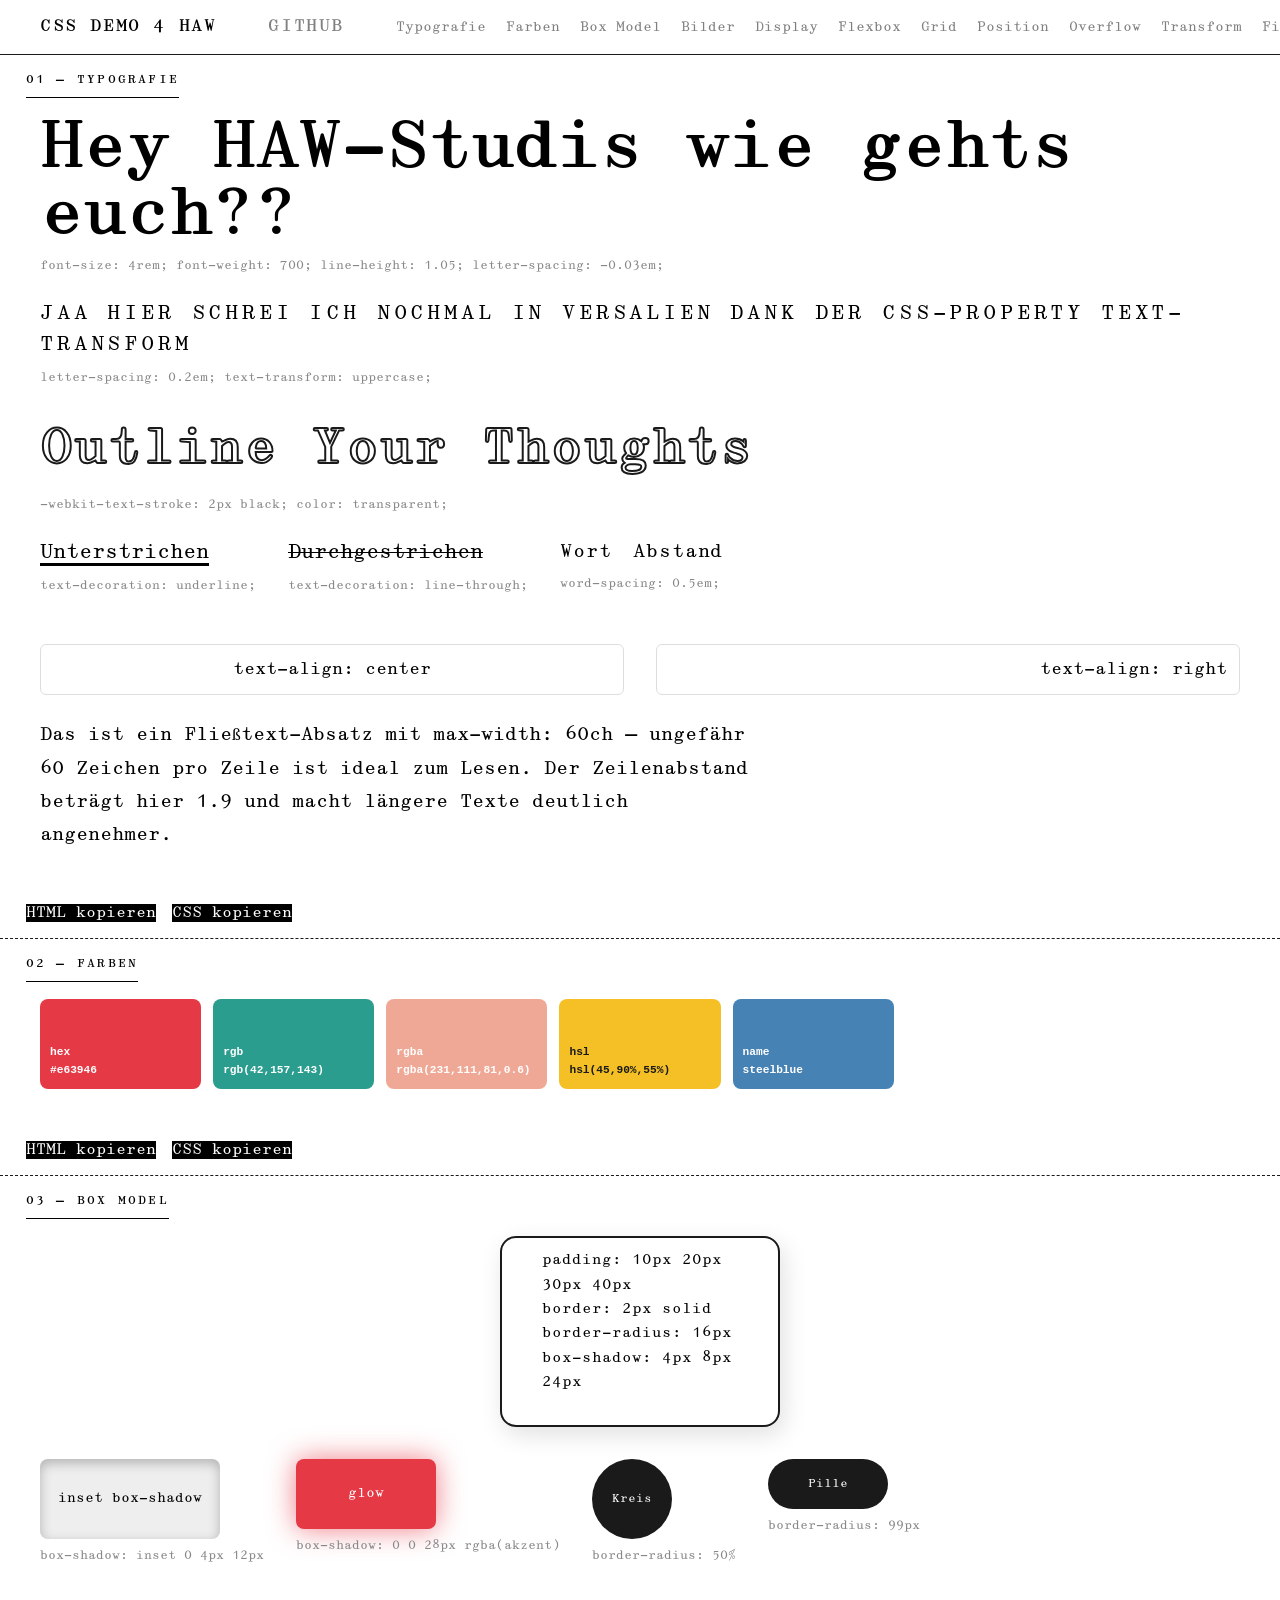
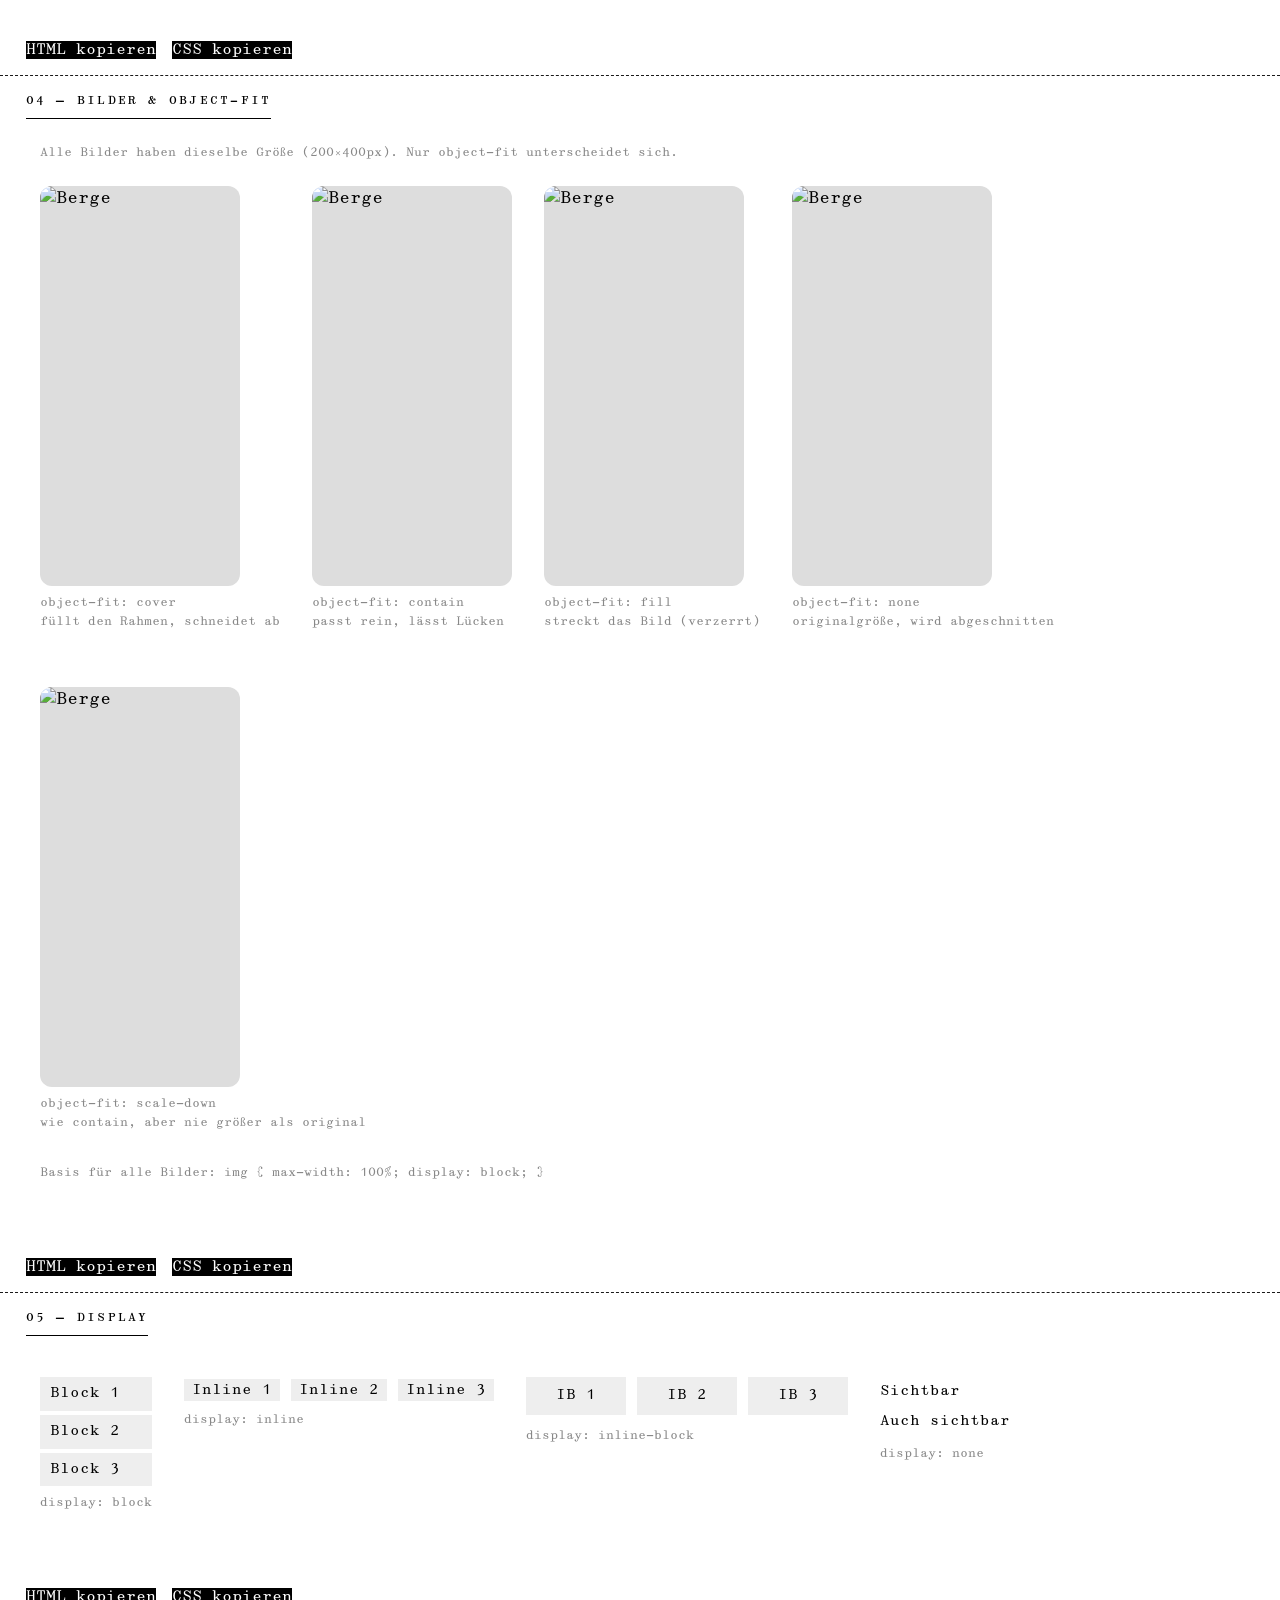
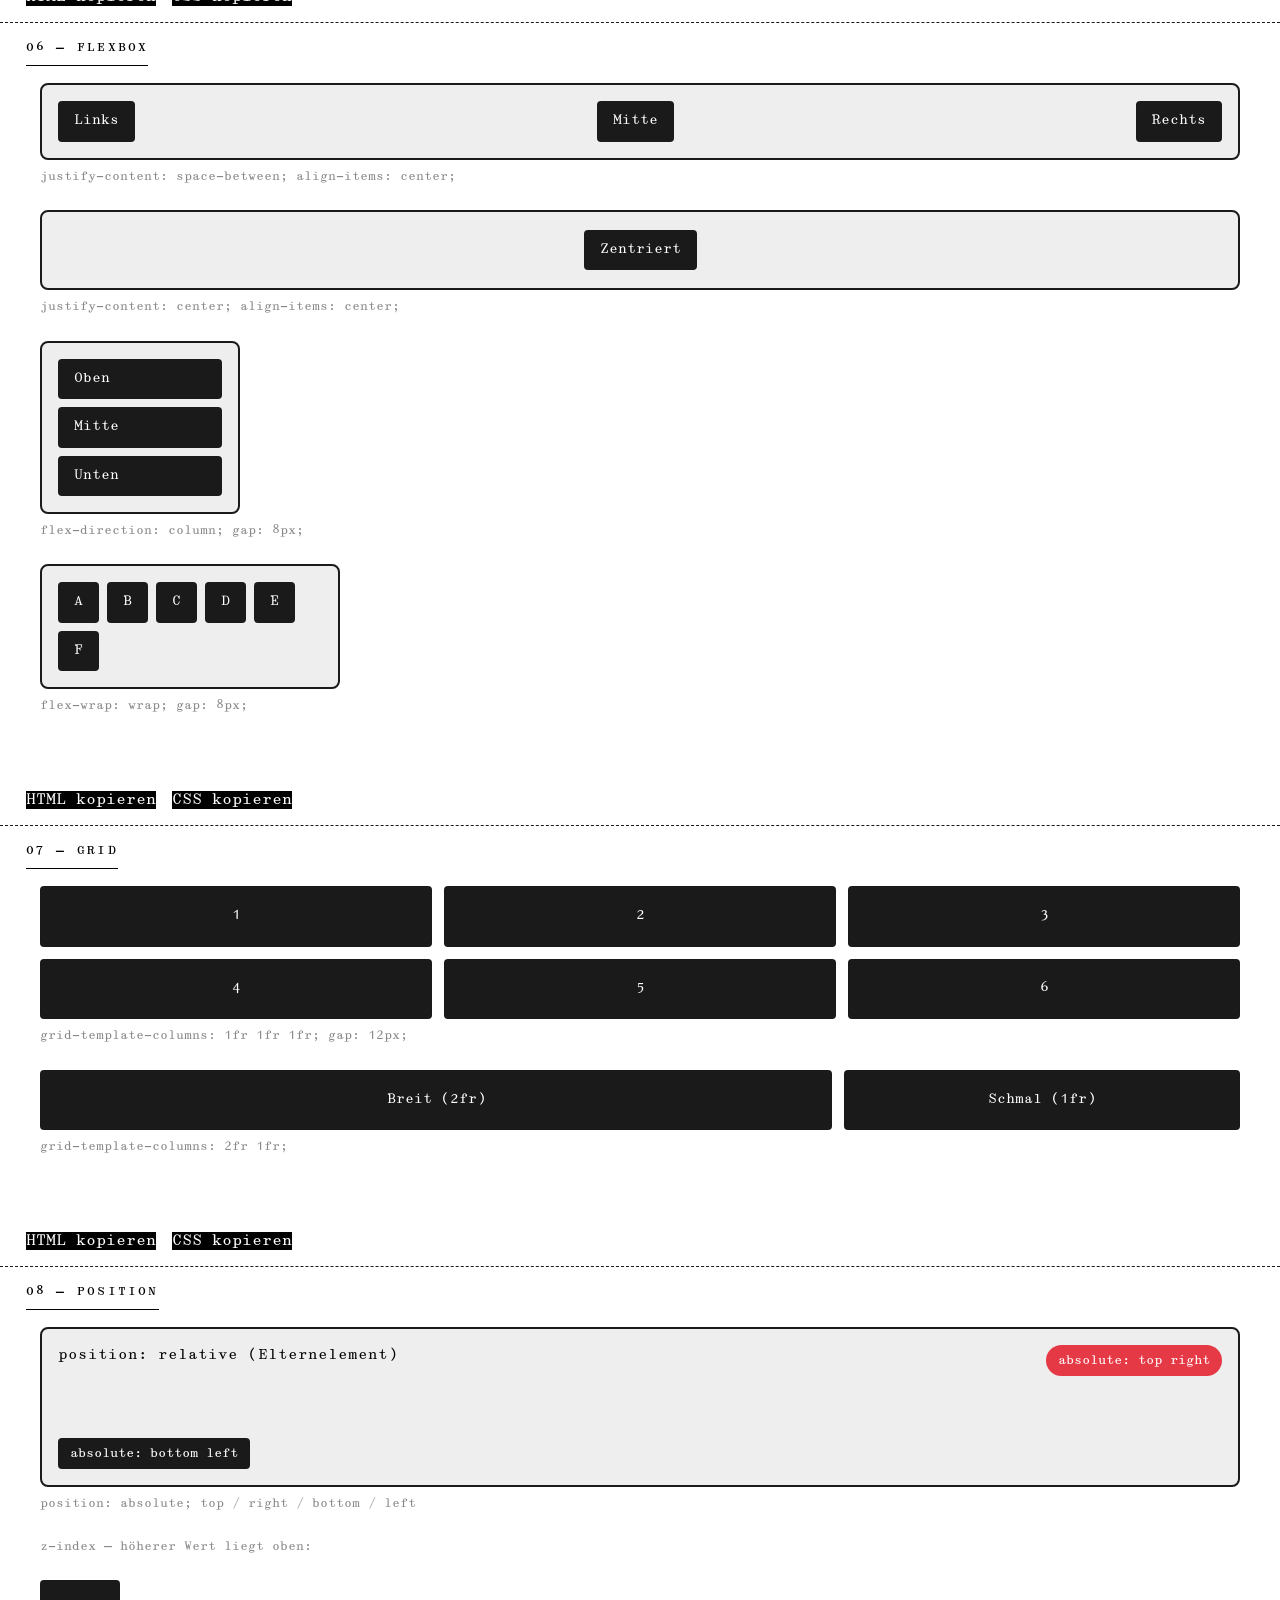
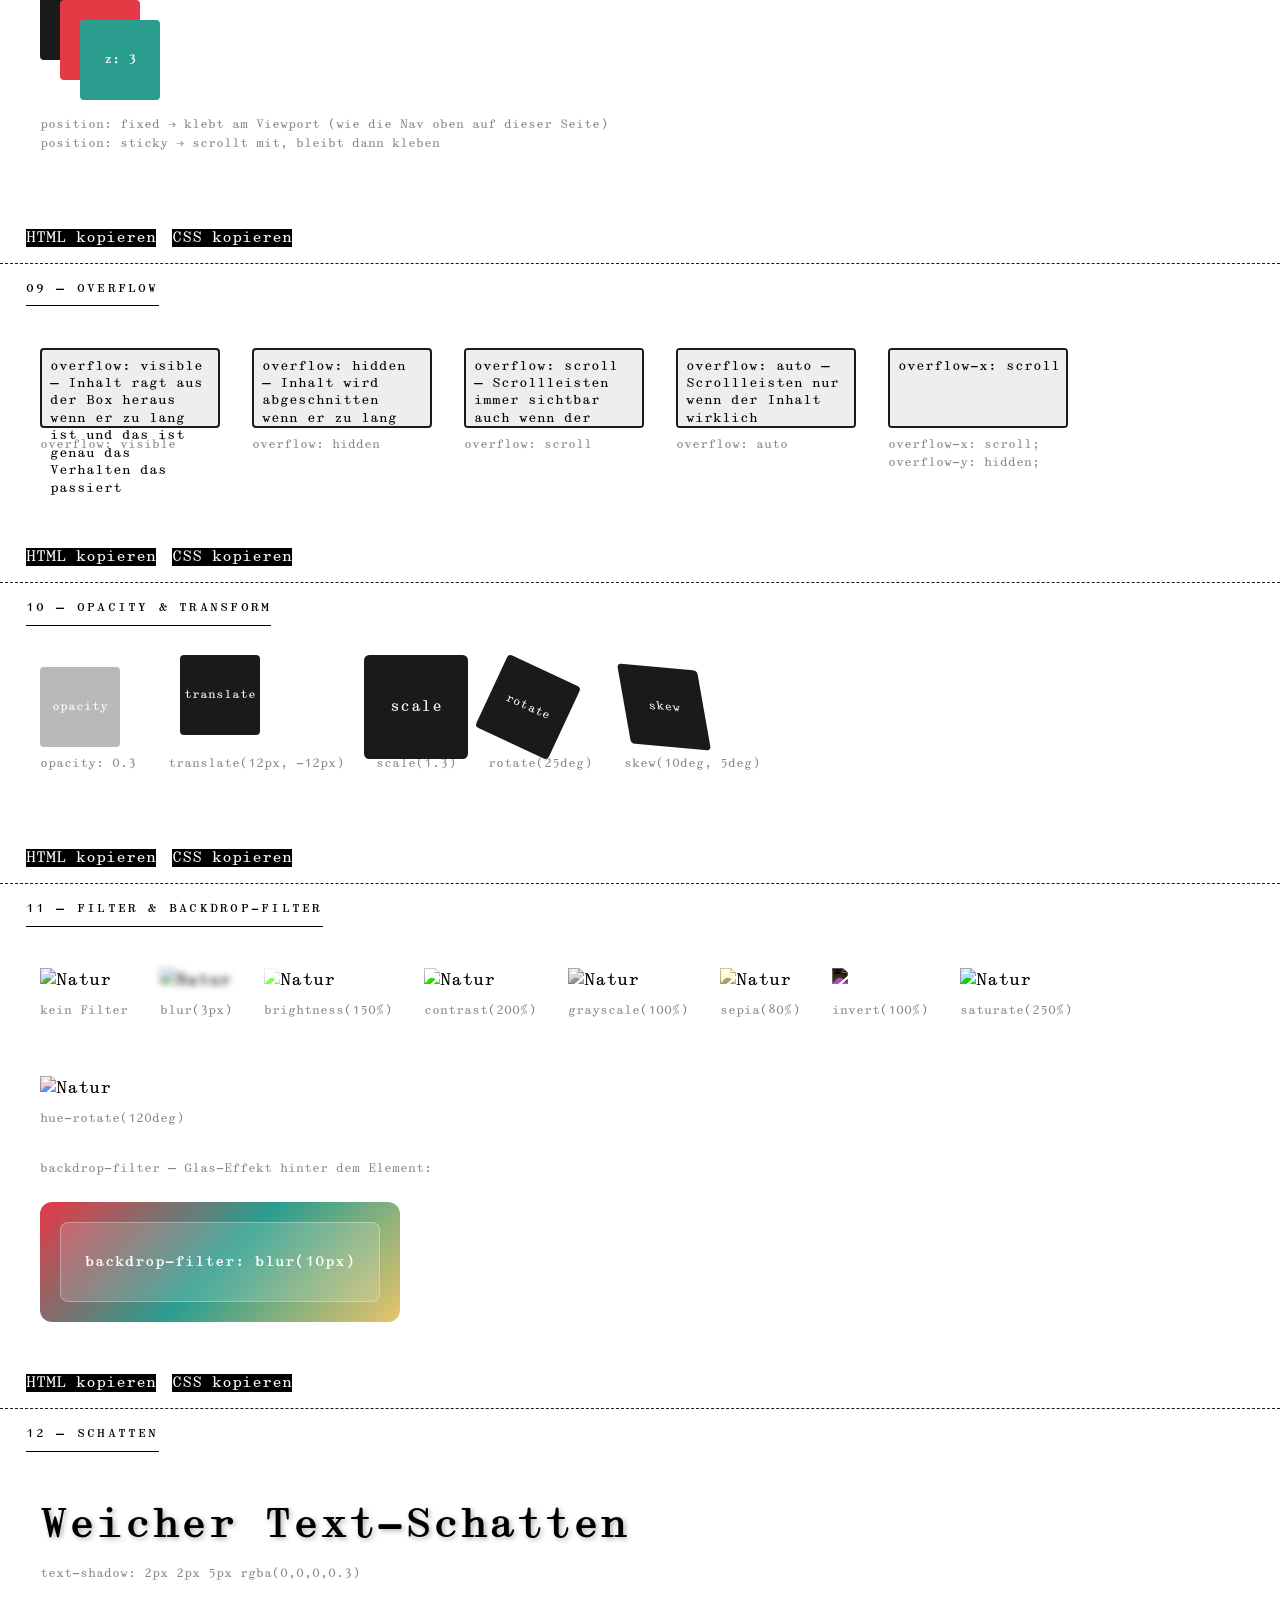
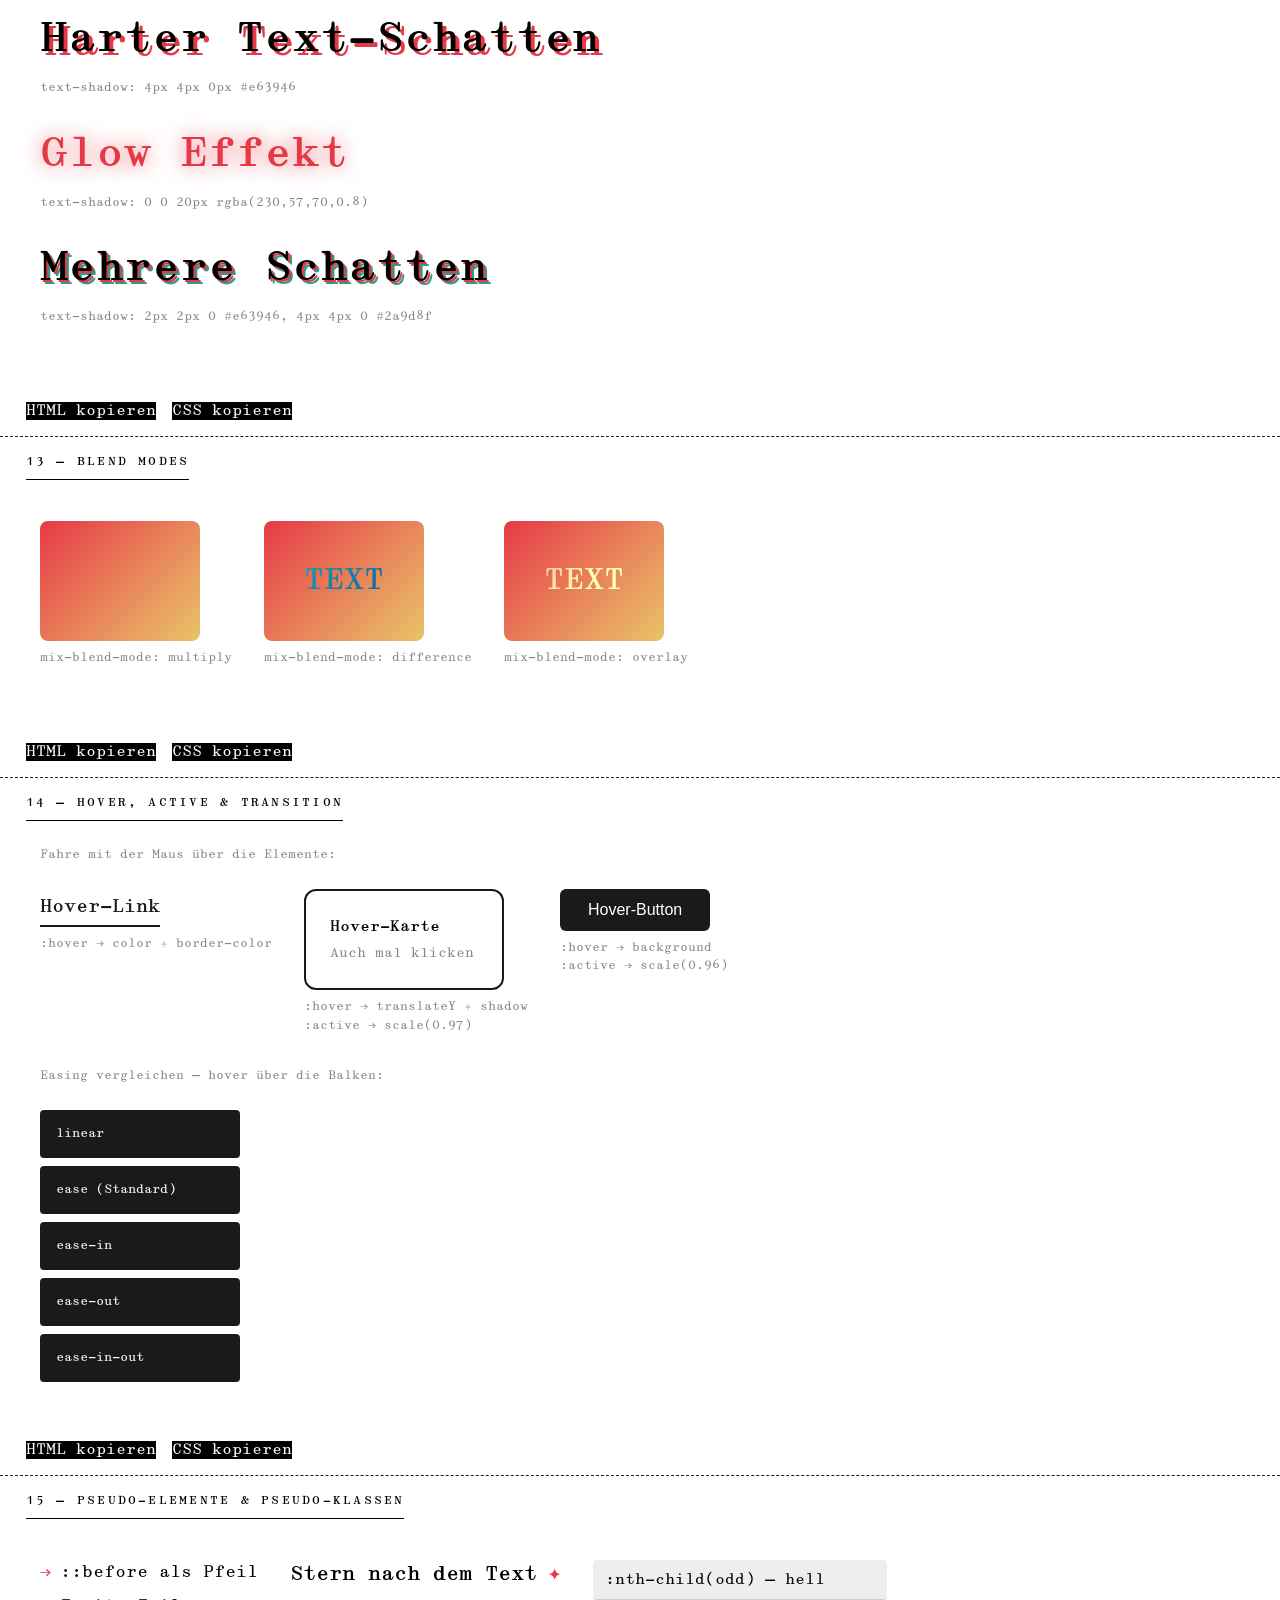
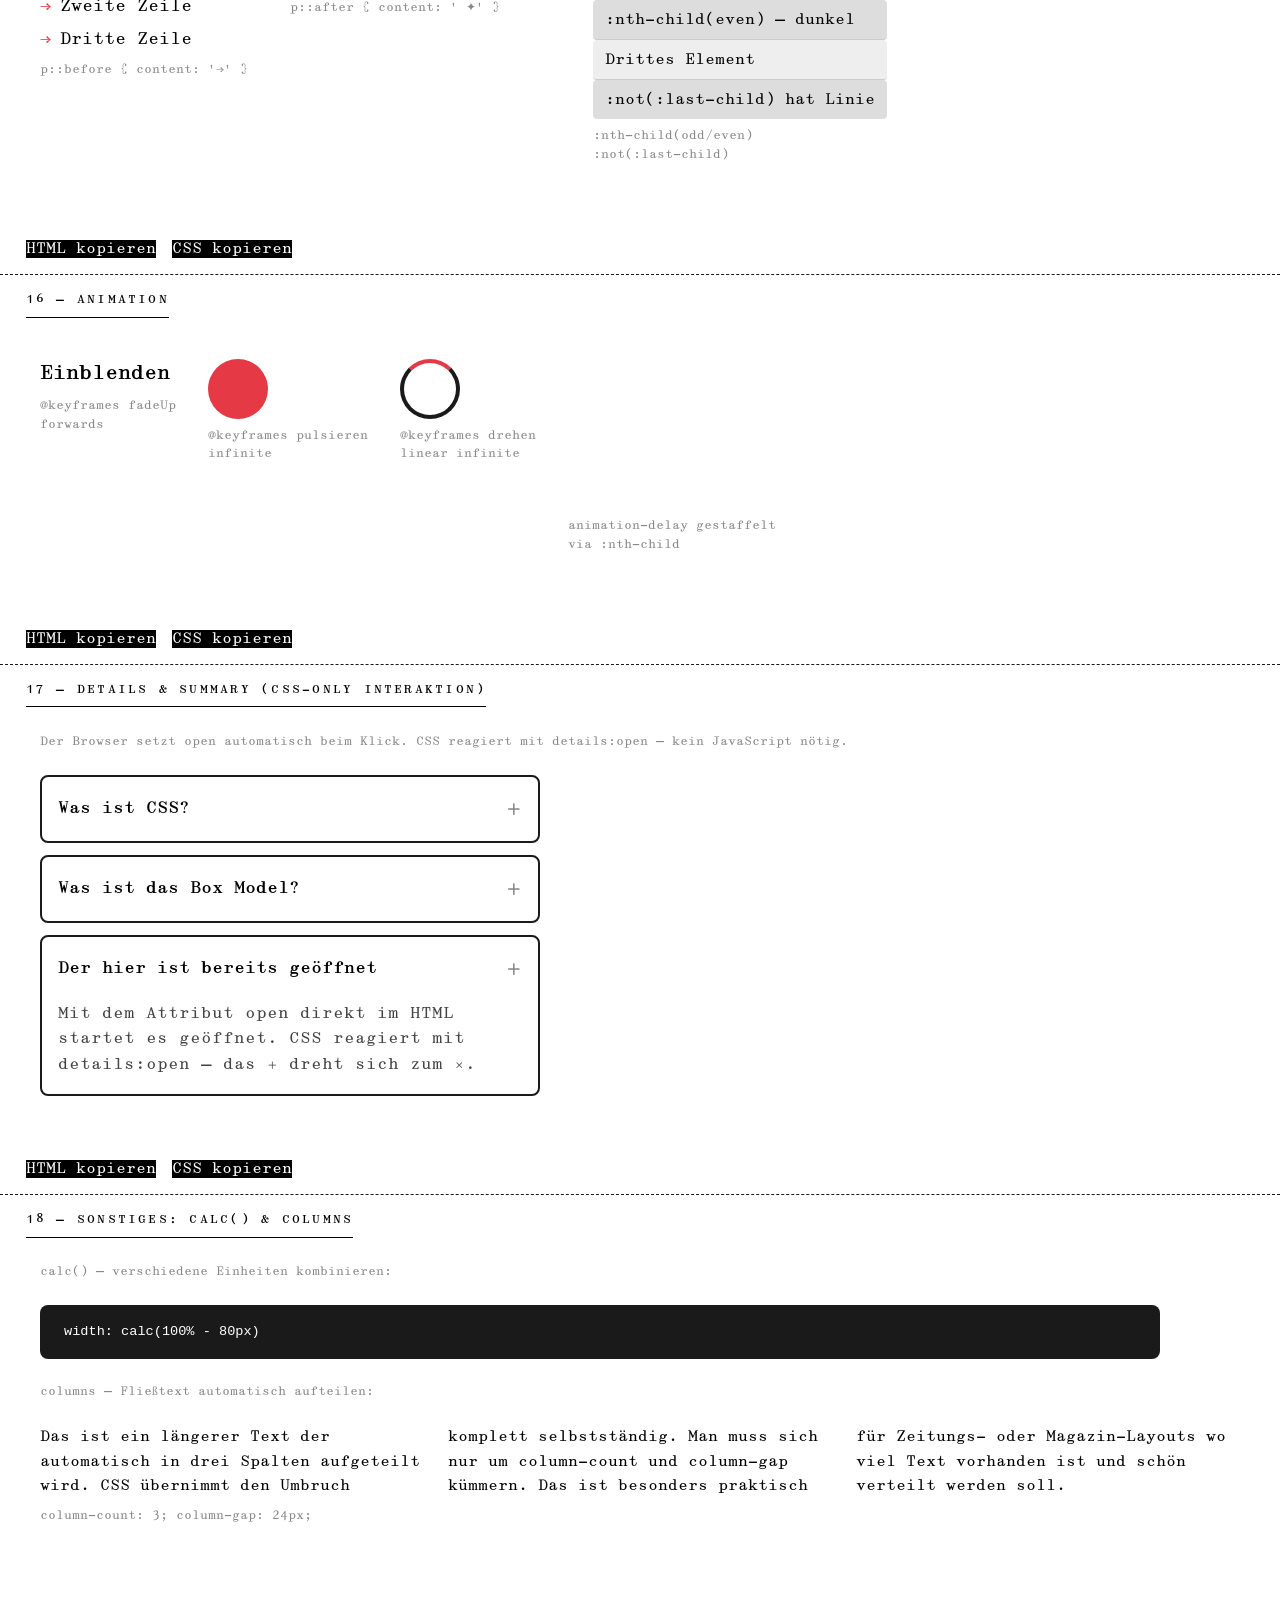
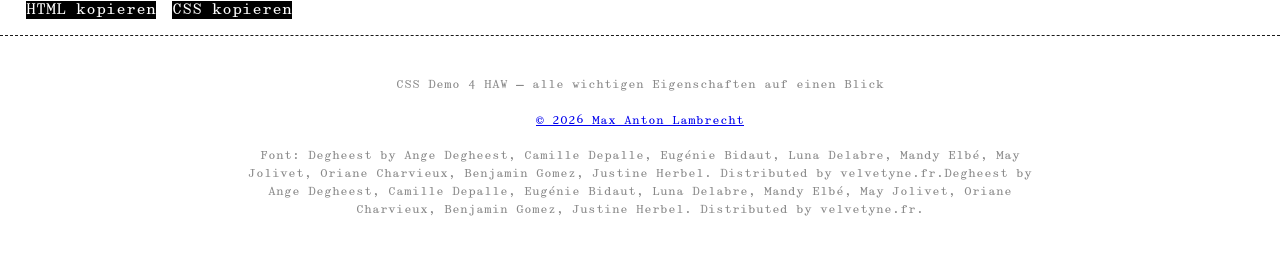
==== commit b0eeba03: "seperate buttons to prevent students coding inline" ====
--- a/index.html
+++ b/index.html
@@ -82,7 +82,7 @@
         pro Zeile ist ideal zum Lesen. Der Zeilenabstand beträgt hier 1.9 und
         macht längere Texte deutlich angenehmer.
       </p>
-      <br /><button class="copy-btn">Snippet kopieren</button>
+      <br /><div class="button-container"><button class="html-copy-btn">HTML kopieren</button><button class="css-copy-btn">CSS kopieren</button></div>
     </section>
 
     <!-- 02 FARBEN -->
@@ -105,7 +105,7 @@
           <span>name<br />steelblue</span>
         </div>
       </div>
-      <br /><button class="copy-btn">Snippet kopieren</button>
+      <br /><div class="button-container"><button class="html-copy-btn">HTML kopieren</button><button class="css-copy-btn">CSS kopieren</button></div>
     </section>
 
     <!-- 03 BOX MODEL -->
@@ -139,7 +139,7 @@
           <p class="beschriftung">border-radius: 99px</p>
         </div>
       </div>
-      <br /><button class="copy-btn">Snippet kopieren</button>
+      <br /><div class="button-container"><button class="html-copy-btn">HTML kopieren</button><button class="css-copy-btn">CSS kopieren</button></div>
     </section>
 
     <!-- 04 BILDER -->
@@ -216,7 +216,7 @@
       <p class="beschriftung tipp">
         Basis für alle Bilder: img { max-width: 100%; display: block; }
       </p>
-      <br /><button class="copy-btn">Snippet kopieren</button>
+      <br /><div class="button-container"><button class="html-copy-btn">HTML kopieren</button><button class="css-copy-btn">CSS kopieren</button></div>
     </section>
 
     <!-- 05 DISPLAY -->
@@ -257,7 +257,7 @@
           <p class="beschriftung">display: none</p>
         </div>
       </div>
-      <br /><button class="copy-btn">Snippet kopieren</button>
+      <br /><div class="button-container"><button class="html-copy-btn">HTML kopieren</button><button class="css-copy-btn">CSS kopieren</button></div>
     </section>
 
     <!-- 06 FLEXBOX -->
@@ -290,7 +290,7 @@
         ><span>F</span>
       </div>
       <p class="beschriftung">flex-wrap: wrap; gap: 8px;</p>
-      <br /><button class="copy-btn">Snippet kopieren</button>
+      <br /><div class="button-container"><button class="html-copy-btn">HTML kopieren</button><button class="css-copy-btn">CSS kopieren</button></div>
     </section>
 
     <!-- 07 GRID -->
@@ -312,7 +312,7 @@
         <div>Schmal (1fr)</div>
       </div>
       <p class="beschriftung">grid-template-columns: 2fr 1fr;</p>
-      <br /><button class="copy-btn">Snippet kopieren</button>
+      <br /><div class="button-container"><button class="html-copy-btn">HTML kopieren</button><button class="css-copy-btn">CSS kopieren</button></div>
     </section>
 
     <!-- 08 POSITION -->
@@ -342,7 +342,7 @@
         Seite)<br />
         position: sticky → scrollt mit, bleibt dann kleben
       </p>
-      <br /><button class="copy-btn">Snippet kopieren</button>
+      <br /><div class="button-container"><button class="html-copy-btn">HTML kopieren</button><button class="css-copy-btn">CSS kopieren</button></div>
     </section>
 
     <!-- 09 OVERFLOW -->
@@ -386,7 +386,7 @@
           </p>
         </div>
       </div>
-      <br /><button class="copy-btn">Snippet kopieren</button>
+      <br /><div class="button-container"><button class="html-copy-btn">HTML kopieren</button><button class="css-copy-btn">CSS kopieren</button></div>
     </section>
 
     <!-- 10 OPACITY & TRANSFORM -->
@@ -414,7 +414,7 @@
           <p class="beschriftung">skew(10deg, 5deg)</p>
         </div>
       </div>
-      <br /><button class="copy-btn">Snippet kopieren</button>
+      <br /><div class="button-container"><button class="html-copy-btn">HTML kopieren</button><button class="css-copy-btn">CSS kopieren</button></div>
     </section>
 
     <!-- 11 FILTER & BACKDROP-FILTER -->
@@ -519,7 +519,7 @@
       <div class="glas-container">
         <div class="glas-overlay">backdrop-filter: blur(10px)</div>
       </div>
-      <br /><button class="copy-btn">Snippet kopieren</button>
+      <br /><div class="button-container"><button class="html-copy-btn">HTML kopieren</button><button class="css-copy-btn">CSS kopieren</button></div>
     </section>
 
     <!-- 12 SCHATTEN -->
@@ -539,7 +539,7 @@
       <p class="beschriftung">
         text-shadow: 2px 2px 0 #e63946, 4px 4px 0 #2a9d8f
       </p>
-      <br /><button class="copy-btn">Snippet kopieren</button>
+      <br /><div class="button-container"><button class="html-copy-btn">HTML kopieren</button><button class="css-copy-btn">CSS kopieren</button></div>
     </section>
 
     <!-- 13 BLEND MODES -->
@@ -565,7 +565,7 @@
           <p class="beschriftung">mix-blend-mode: overlay</p>
         </div>
       </div>
-      <br /><button class="copy-btn">Snippet kopieren</button>
+      <br /><div class="button-container"><button class="html-copy-btn">HTML kopieren</button><button class="css-copy-btn">CSS kopieren</button></div>
     </section>
 
     <!-- 14 HOVER, ACTIVE & TRANSITION -->
@@ -605,7 +605,7 @@
         <div class="e-ease-out">ease-out</div>
         <div class="e-ease-inout">ease-in-out</div>
       </div>
-      <br /><button class="copy-btn">Snippet kopieren</button>
+      <br /><div class="button-container"><button class="html-copy-btn">HTML kopieren</button><button class="css-copy-btn">CSS kopieren</button></div>
     </section>
 
     <!-- 15 PSEUDO -->
@@ -638,7 +638,7 @@
           </p>
         </div>
       </div>
-      <br /><button class="copy-btn">Snippet kopieren</button>
+      <br /><div class="button-container"><button class="html-copy-btn">HTML kopieren</button><button class="css-copy-btn">CSS kopieren</button></div>
     </section>
 
     <!-- 16 ANIMATION -->
@@ -669,7 +669,7 @@
           </p>
         </div>
       </div>
-      <br /><button class="copy-btn">Snippet kopieren</button>
+      <br /><div class="button-container"><button class="html-copy-btn">HTML kopieren</button><button class="css-copy-btn">CSS kopieren</button></div>
     </section>
 
     <!-- 17 DETAILS & SUMMARY -->
@@ -704,7 +704,7 @@
           </p>
         </details>
       </div>
-      <br /><button class="copy-btn">Snippet kopieren</button>
+      <br /><div class="button-container"><button class="html-copy-btn">HTML kopieren</button><button class="css-copy-btn">CSS kopieren</button></div>
     </section>
 
     <!-- 18 SONSTIGES -->
@@ -727,7 +727,7 @@
         </p>
       </div>
       <p class="beschriftung">column-count: 3; column-gap: 24px;</p>
-      <br /><button class="copy-btn">Snippet kopieren</button>
+      <br /><div class="button-container"><button class="html-copy-btn">HTML kopieren</button><button class="css-copy-btn">CSS kopieren</button></div>
     </section>
 
     <footer>
--- a/style.css
+++ b/style.css
@@ -96,30 +96,44 @@
   color: rgb(0, 0, 0);
 }
 
-.copy-btn {
-  border: none;
+.button-container {
+  display: flex;
   position: absolute;
   bottom: 1rem;
   left: 2%;
+}
+
+.css-copy-btn,
+.html-copy-btn {
+  border: none;
   background-color: black;
   color: white;
+  margin-right: 1rem;
   font-family: "MeineFont";
   font-size: 0.9rem;
   cursor: pointer;
   transition: 0.1s ease-in-out;
 }
 
-.copy-btn:hover {
-  zoom: 1.05;
-  filter: invert(1);
-}
-
-.copy-btn:hover::before {
+.css-copy-btn:hover,
+.html-copy-btn:hover {
+  filter: invert(0.9);
+}
+
+.css-copy-btn:hover::before {
   content: "{";
 }
 
-.copy-btn:hover::after {
+.css-copy-btn:hover::after {
   content: "}";
+}
+
+.html-copy-btn:hover::before {
+  content: "<";
+}
+
+.html-copy-btn:hover::after {
+  content: "/>";
 }
 
 /* ============================================================
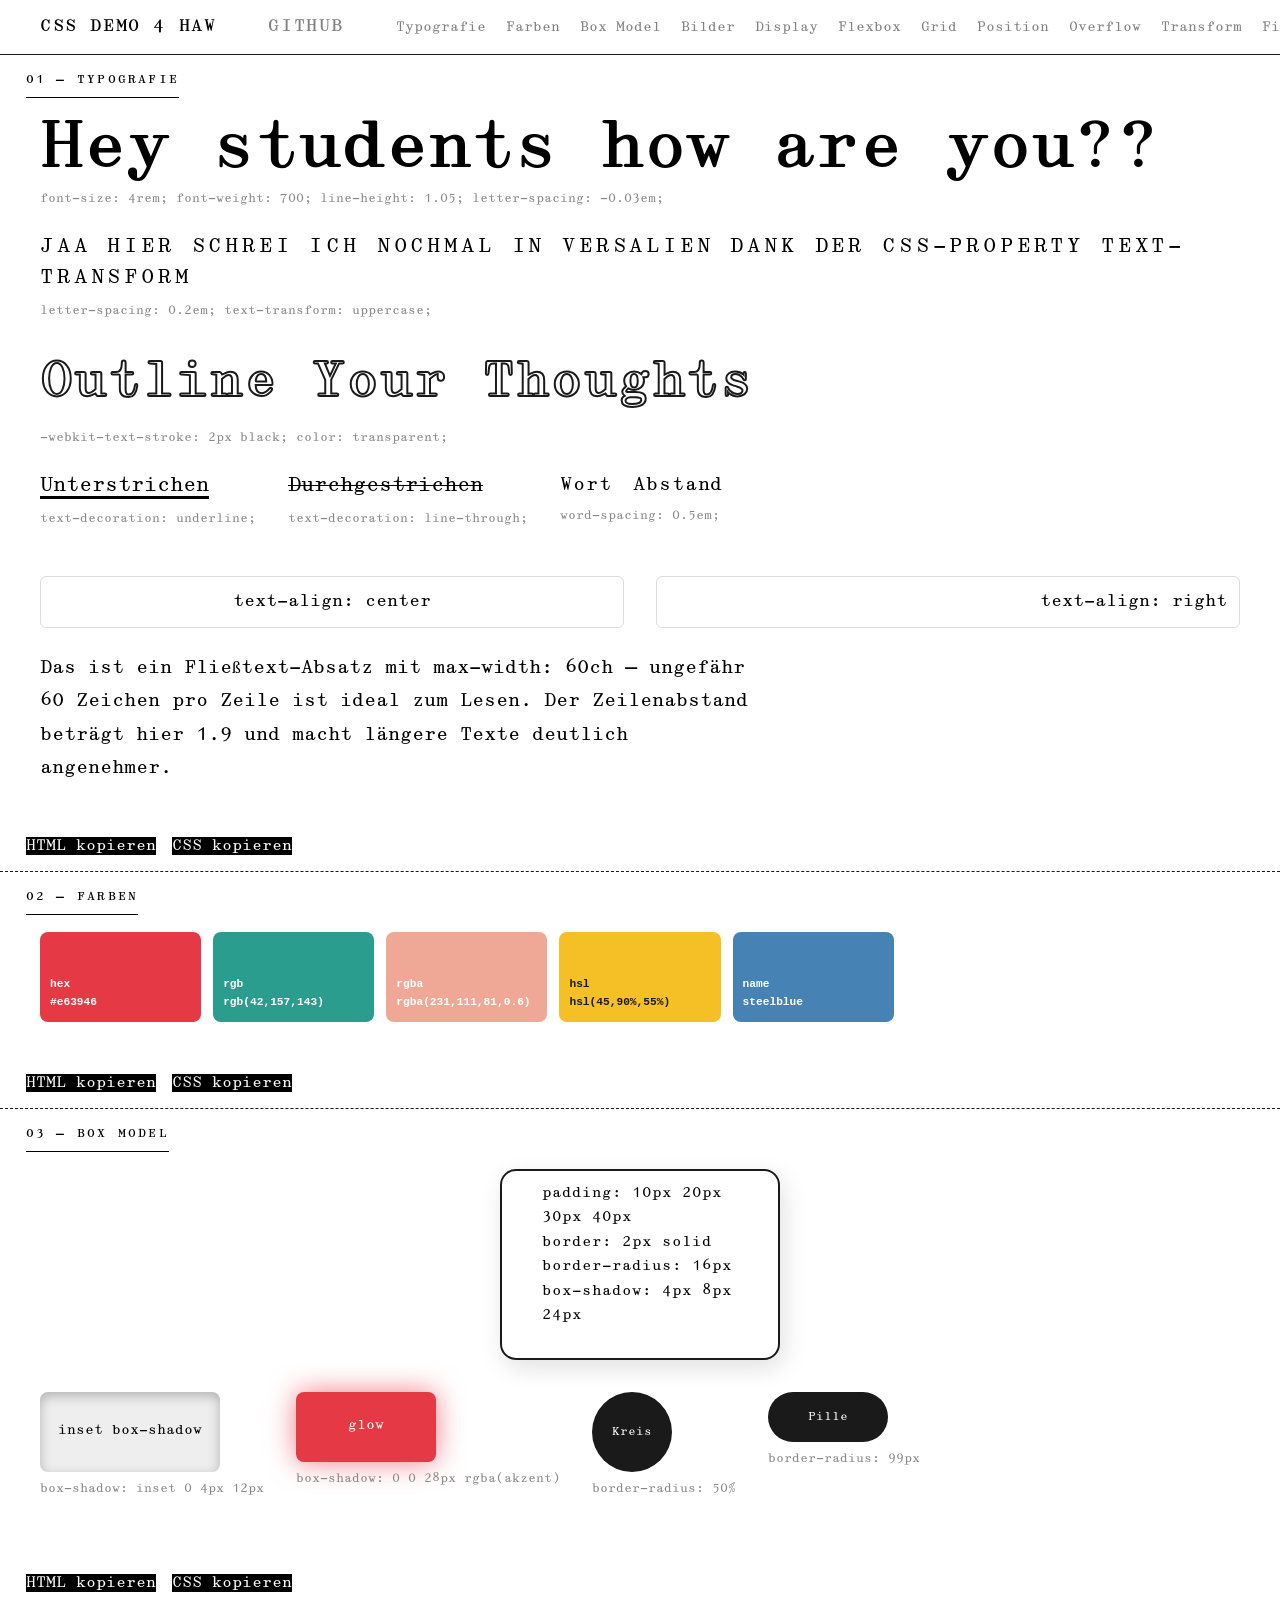
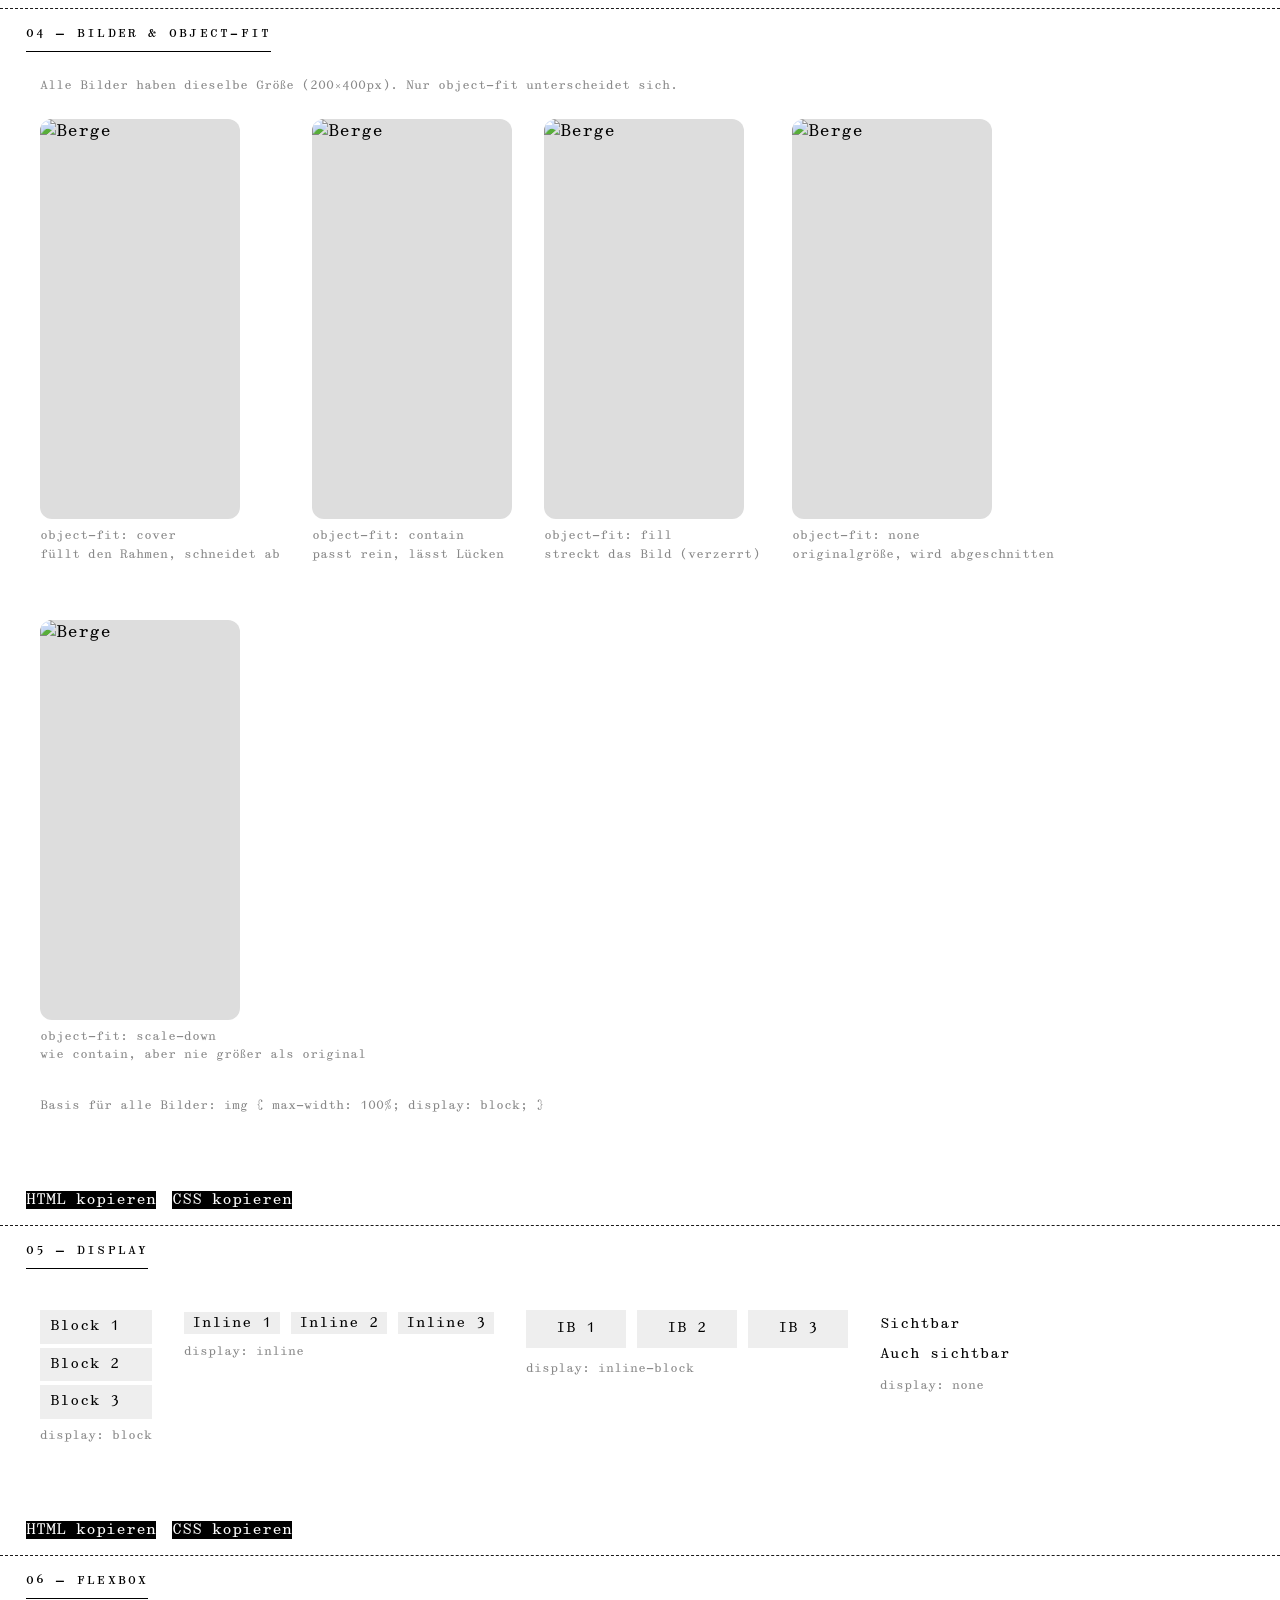
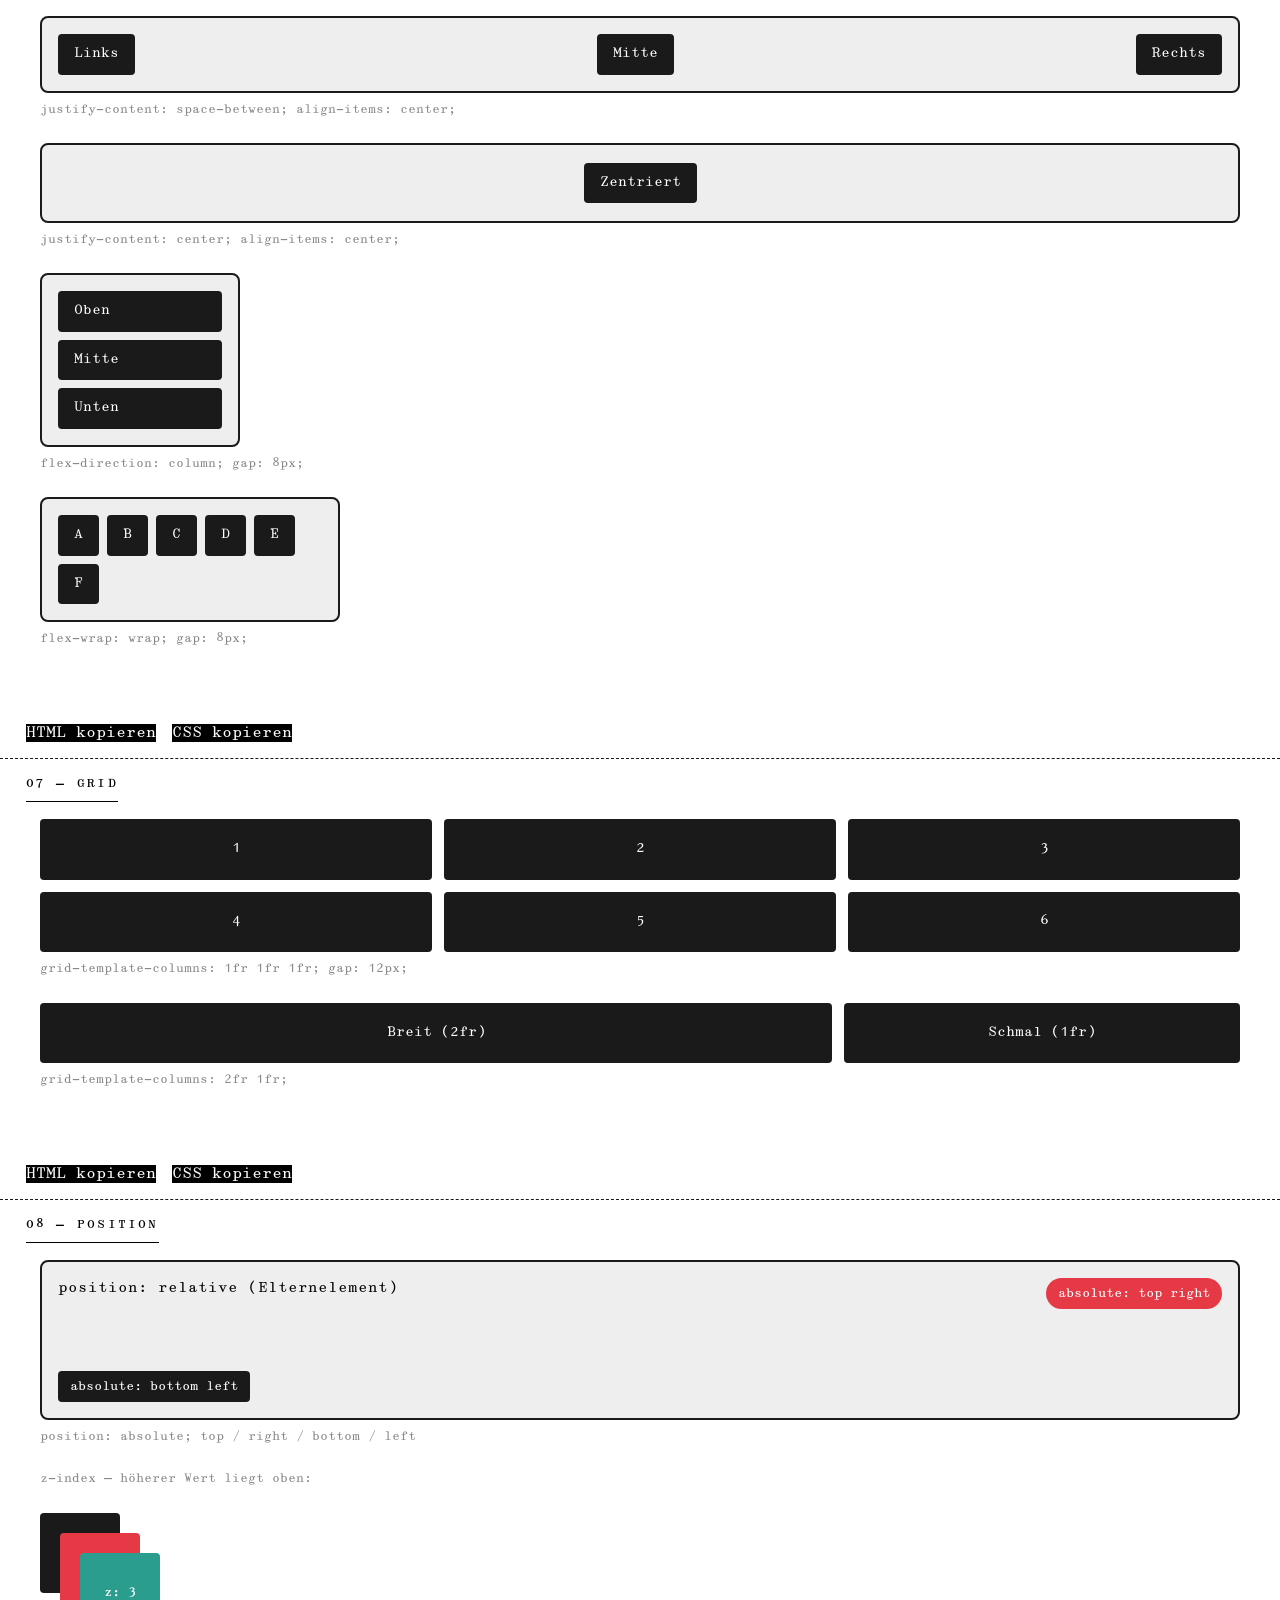
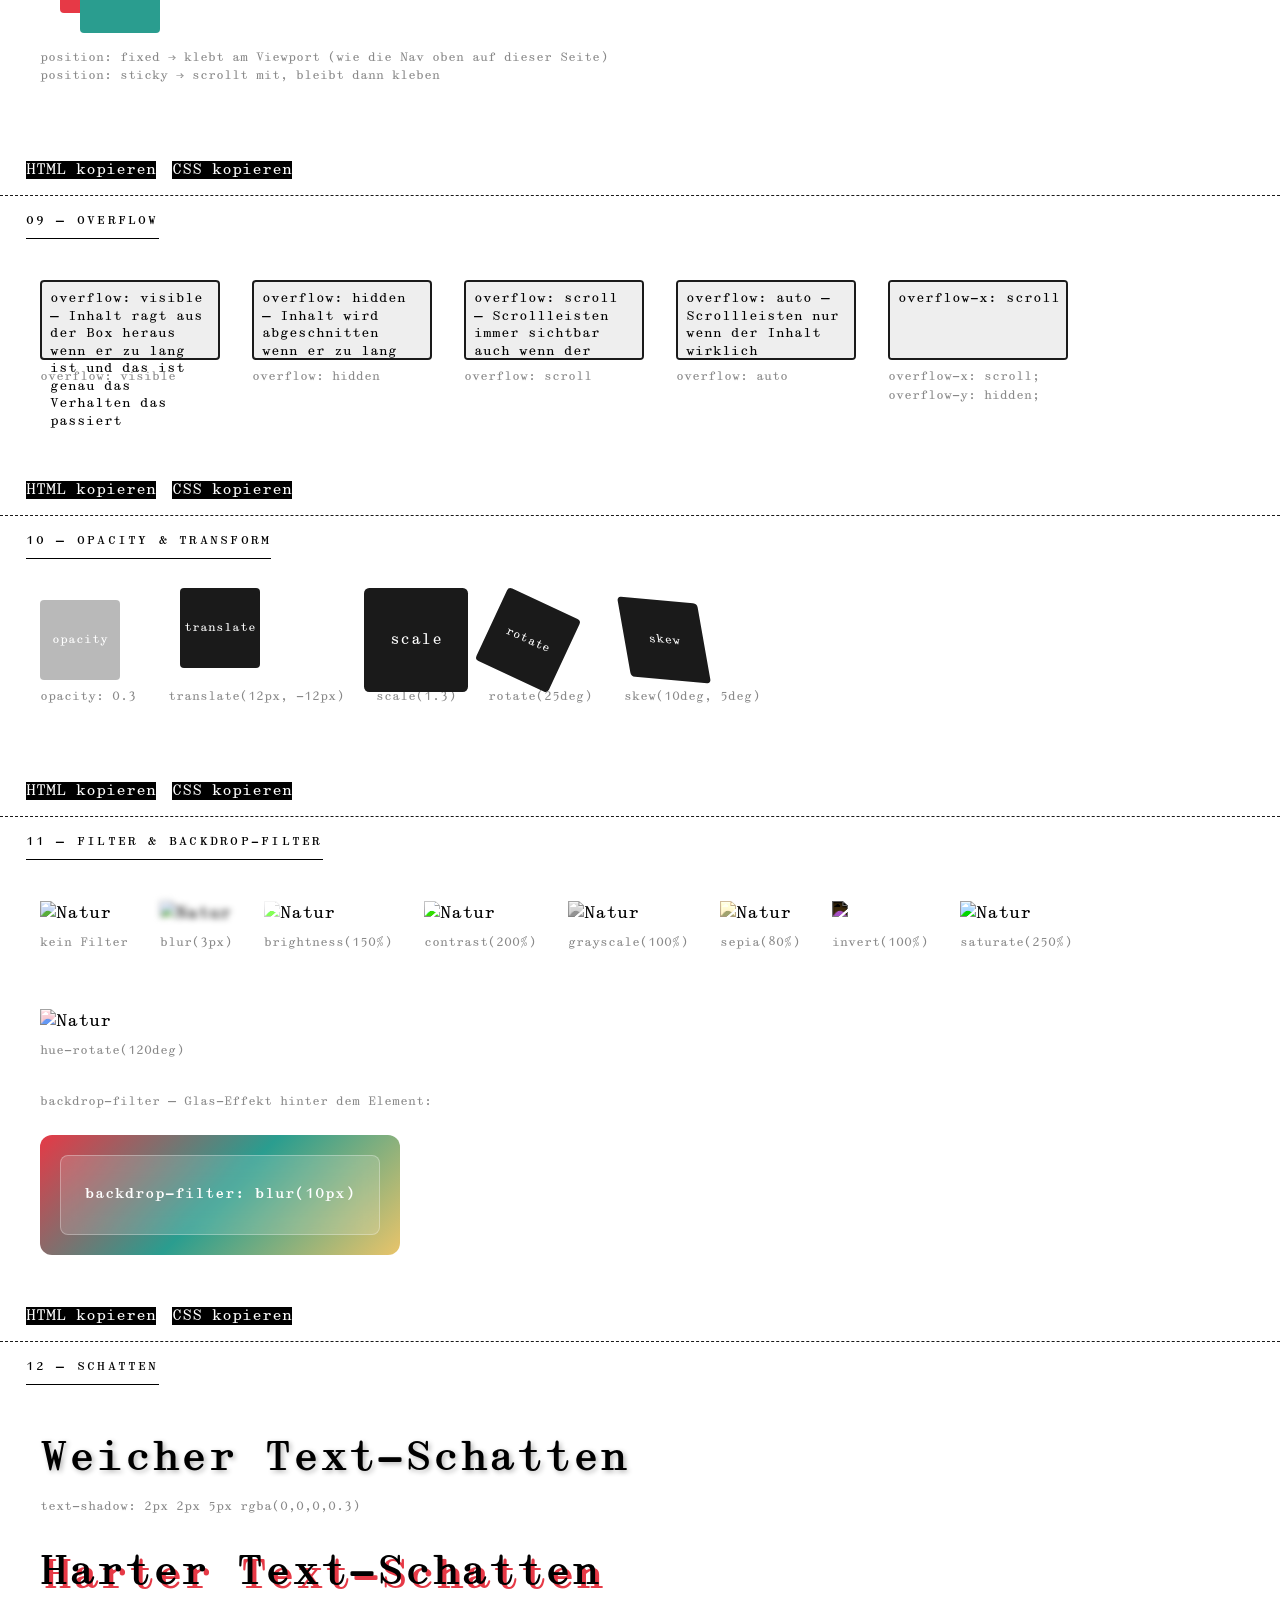
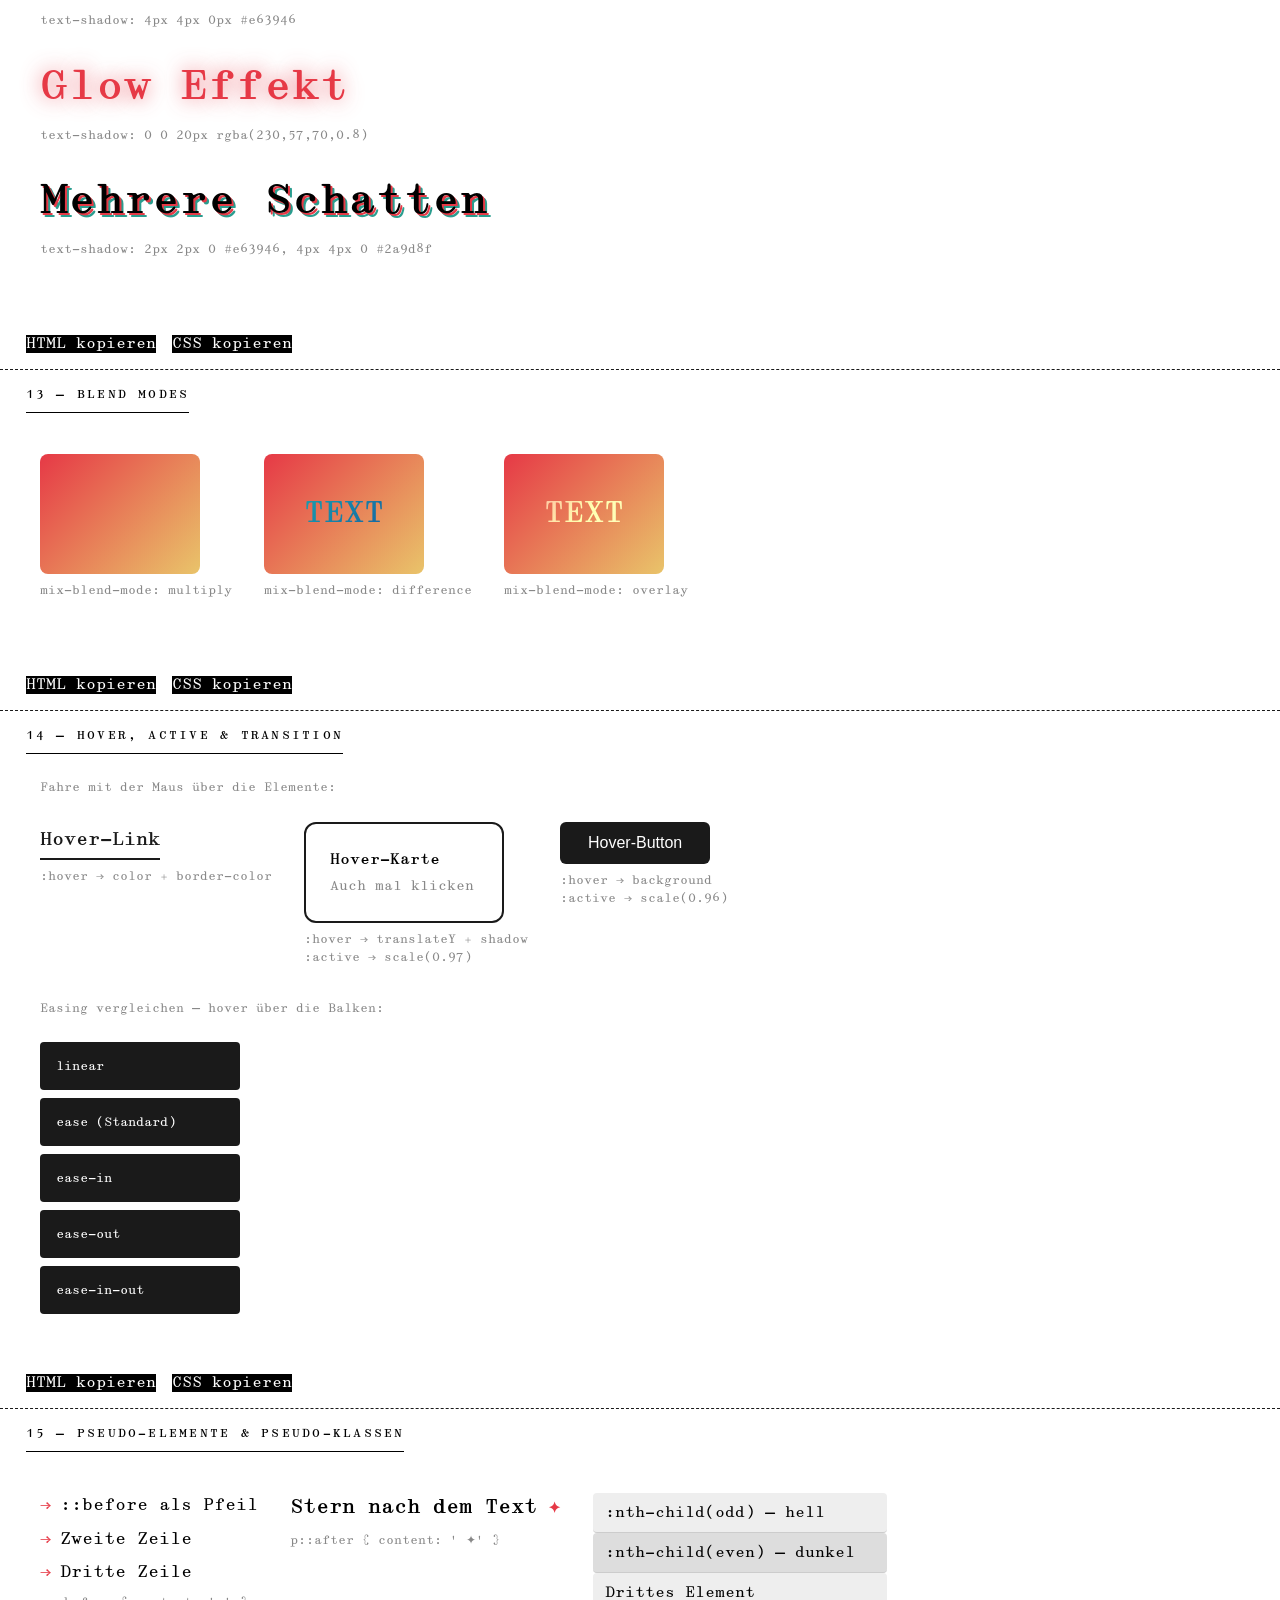
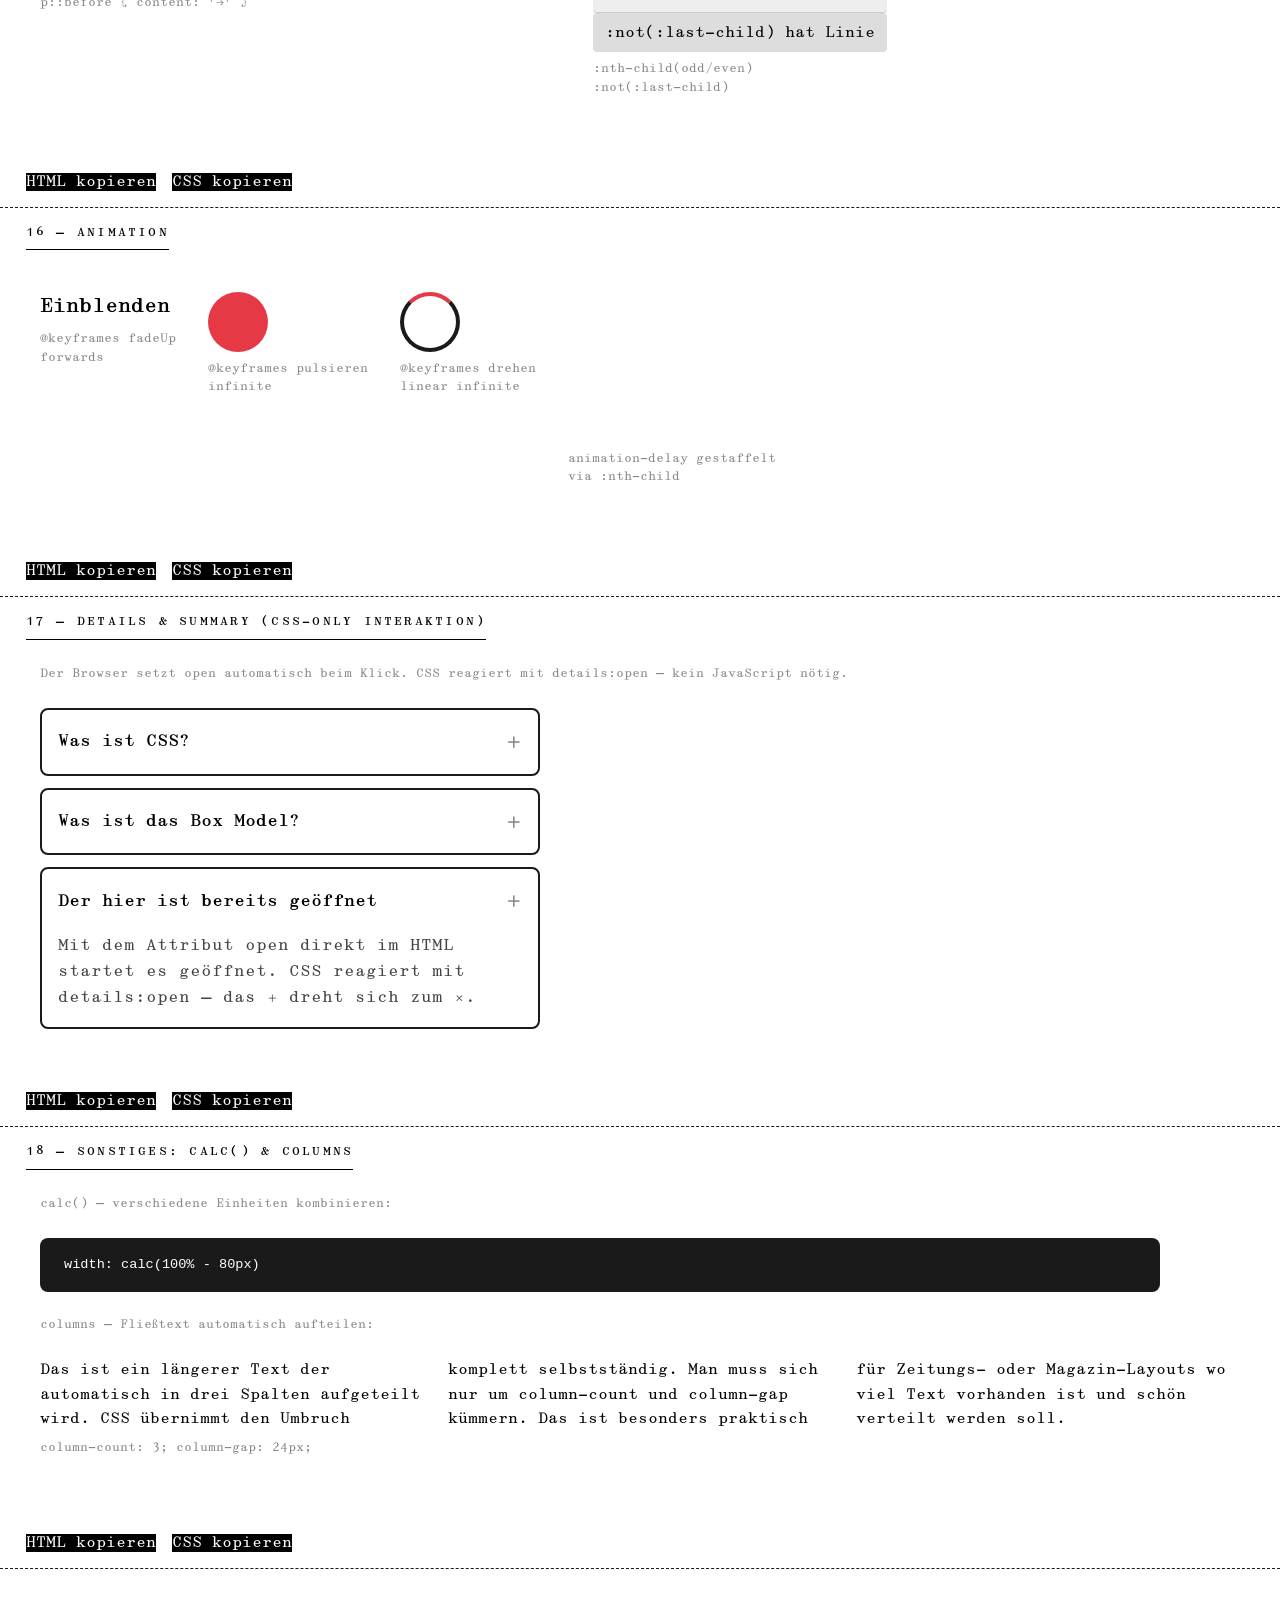
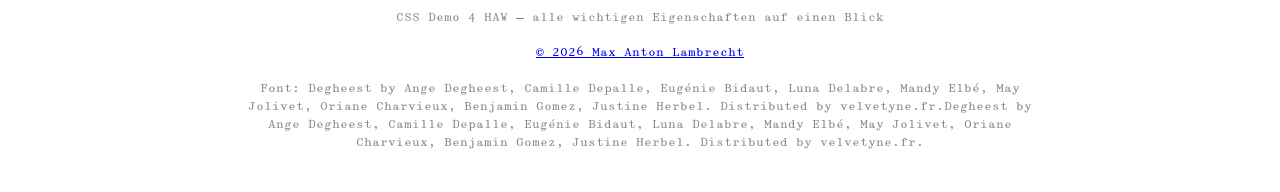
==== commit d86fbb44: "," ====
--- a/index.html
+++ b/index.html
@@ -37,7 +37,7 @@
     <section id="typografie">
       <h3 class="kapitel">01 — Typografie</h3>
 
-      <p class="typ-gross">Hey HAW-Studis wie gehts euch??</p>
+      <p class="typ-gross">Hey students how are you??</p>
       <p class="beschriftung">
         font-size: 4rem; font-weight: 700; line-height: 1.05; letter-spacing:
         -0.03em;
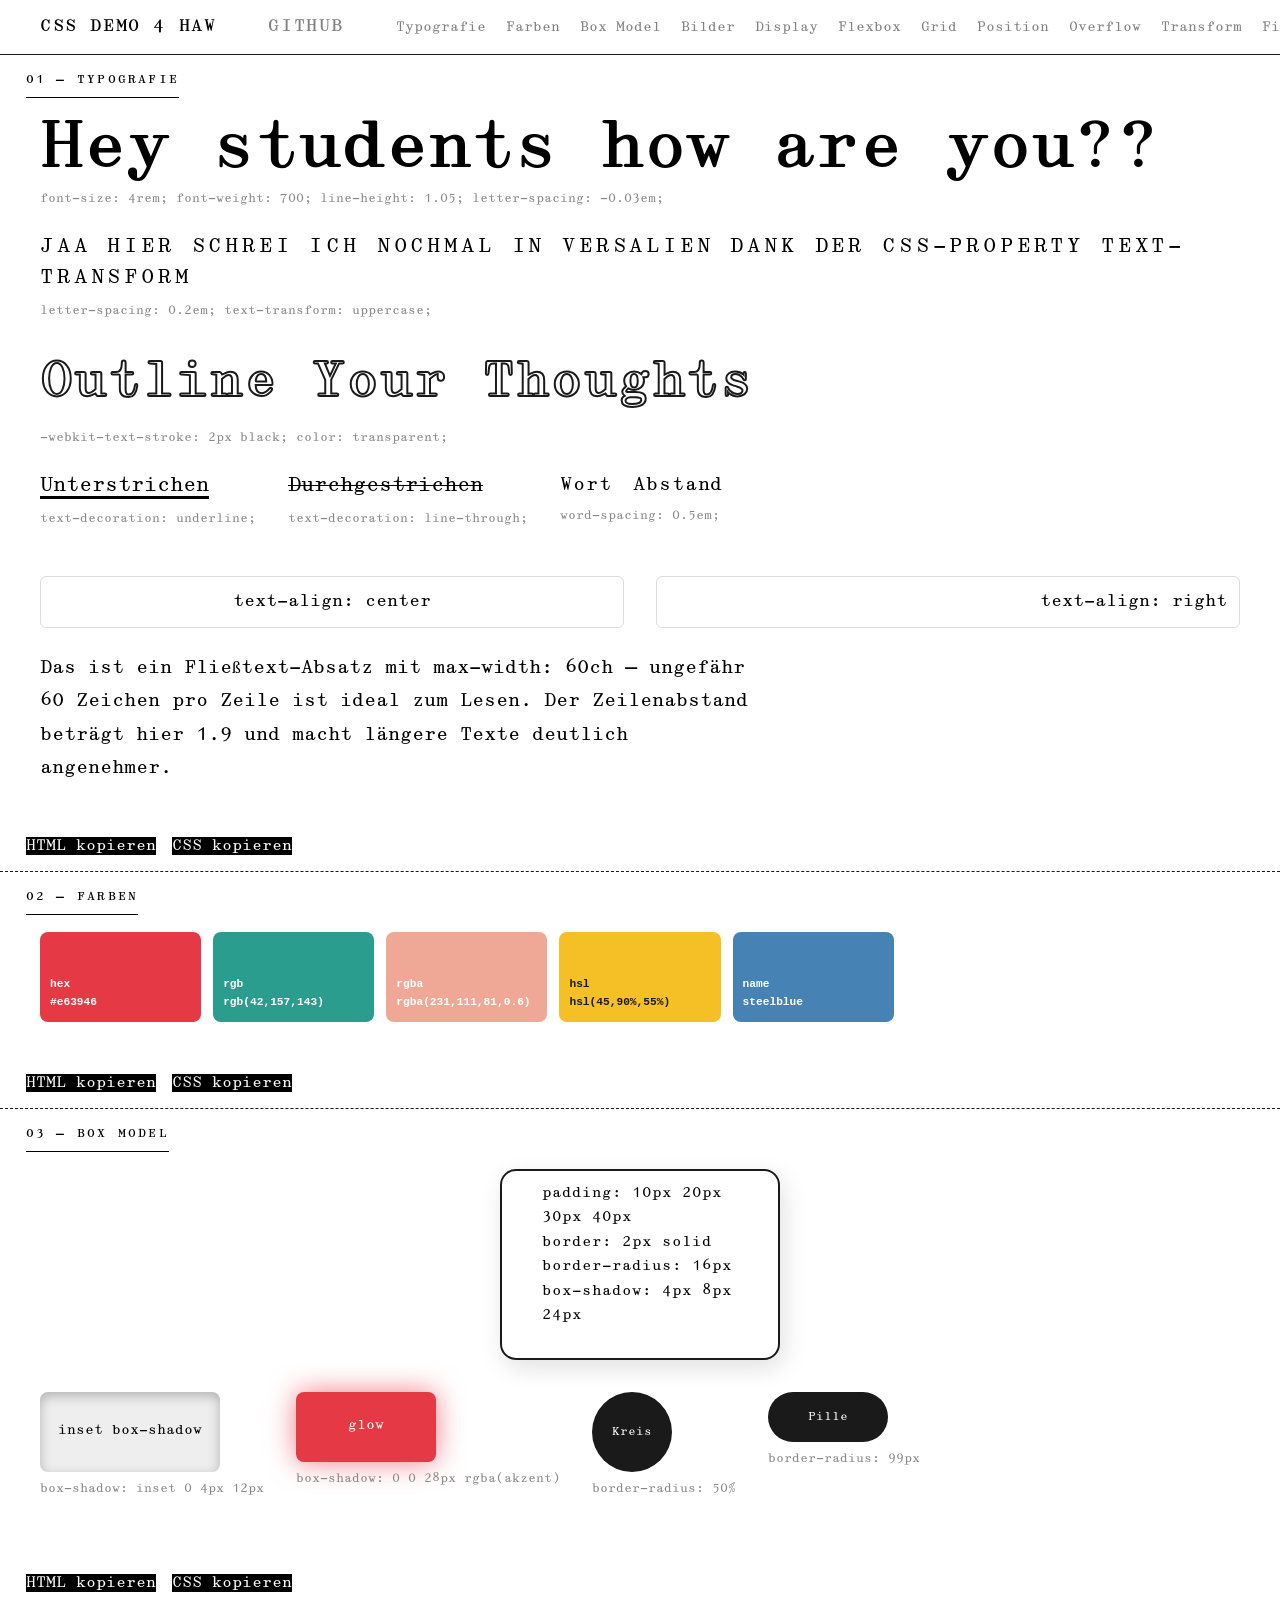
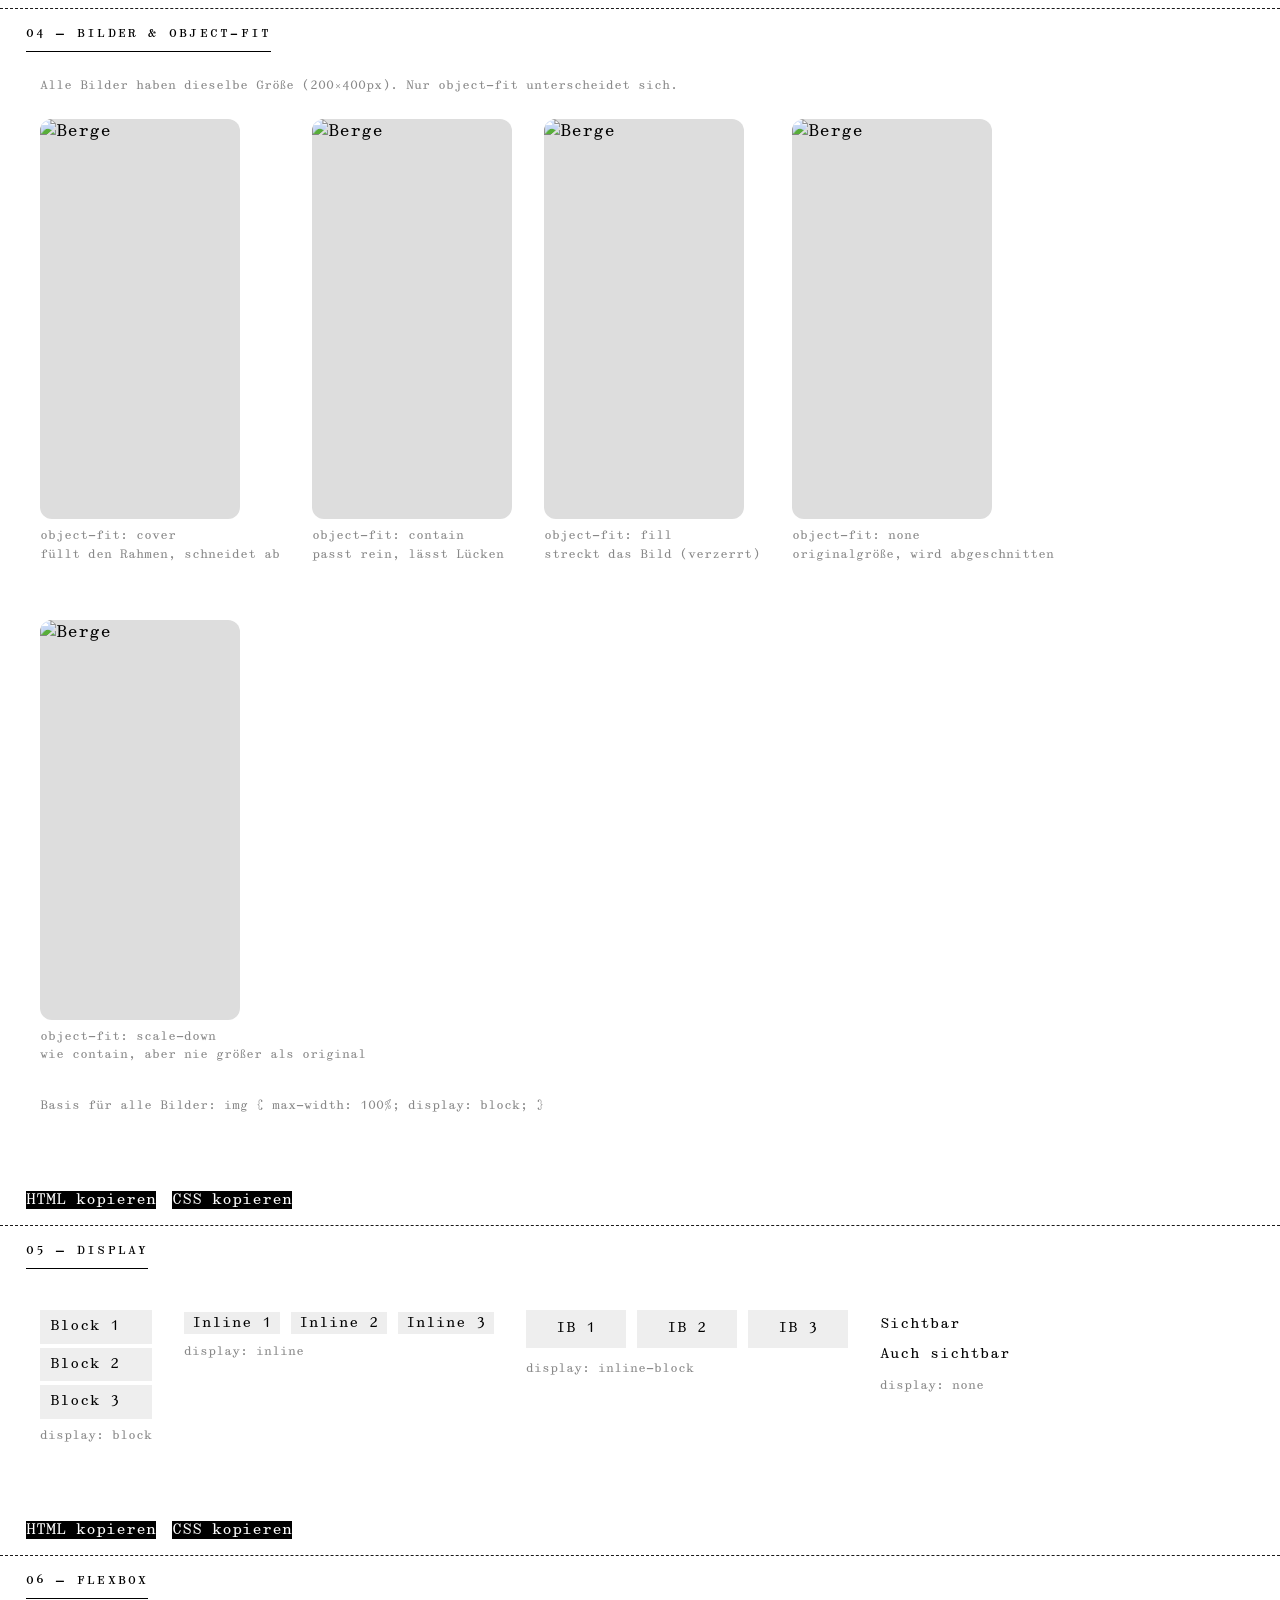
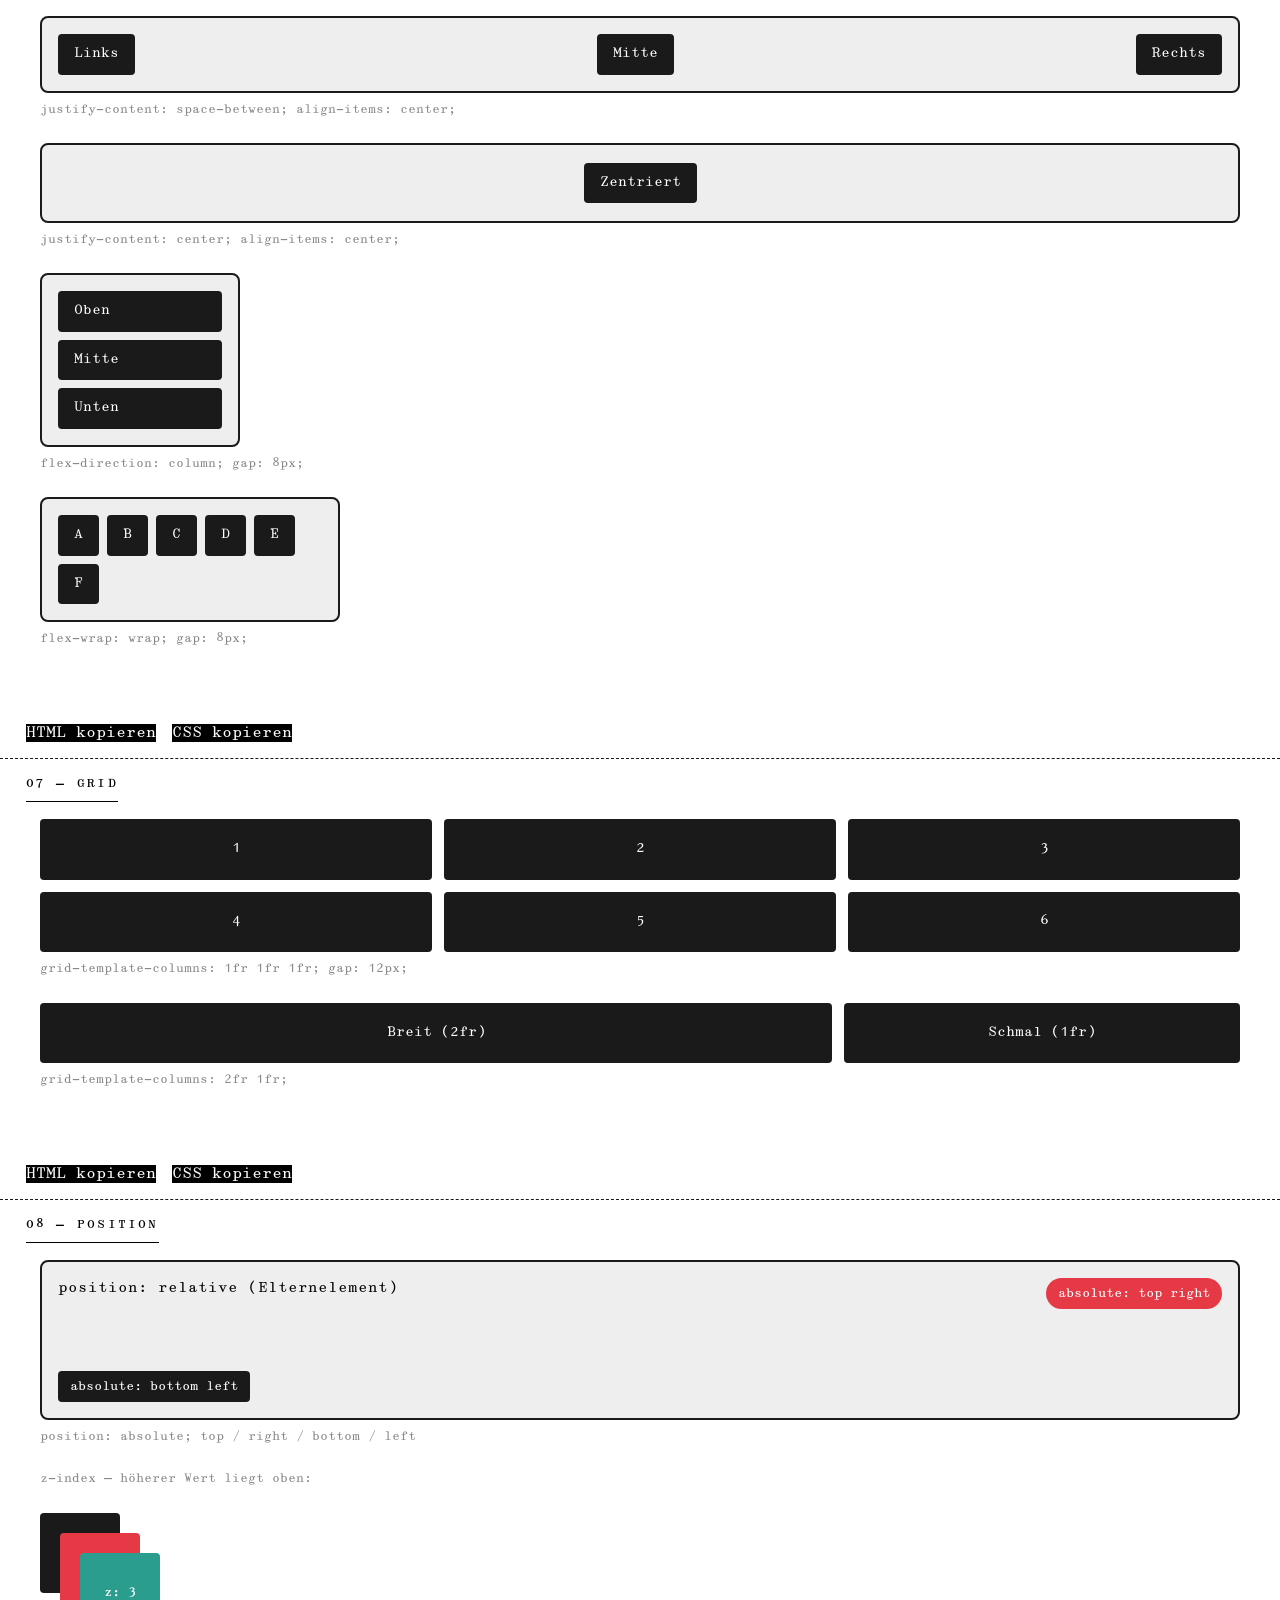
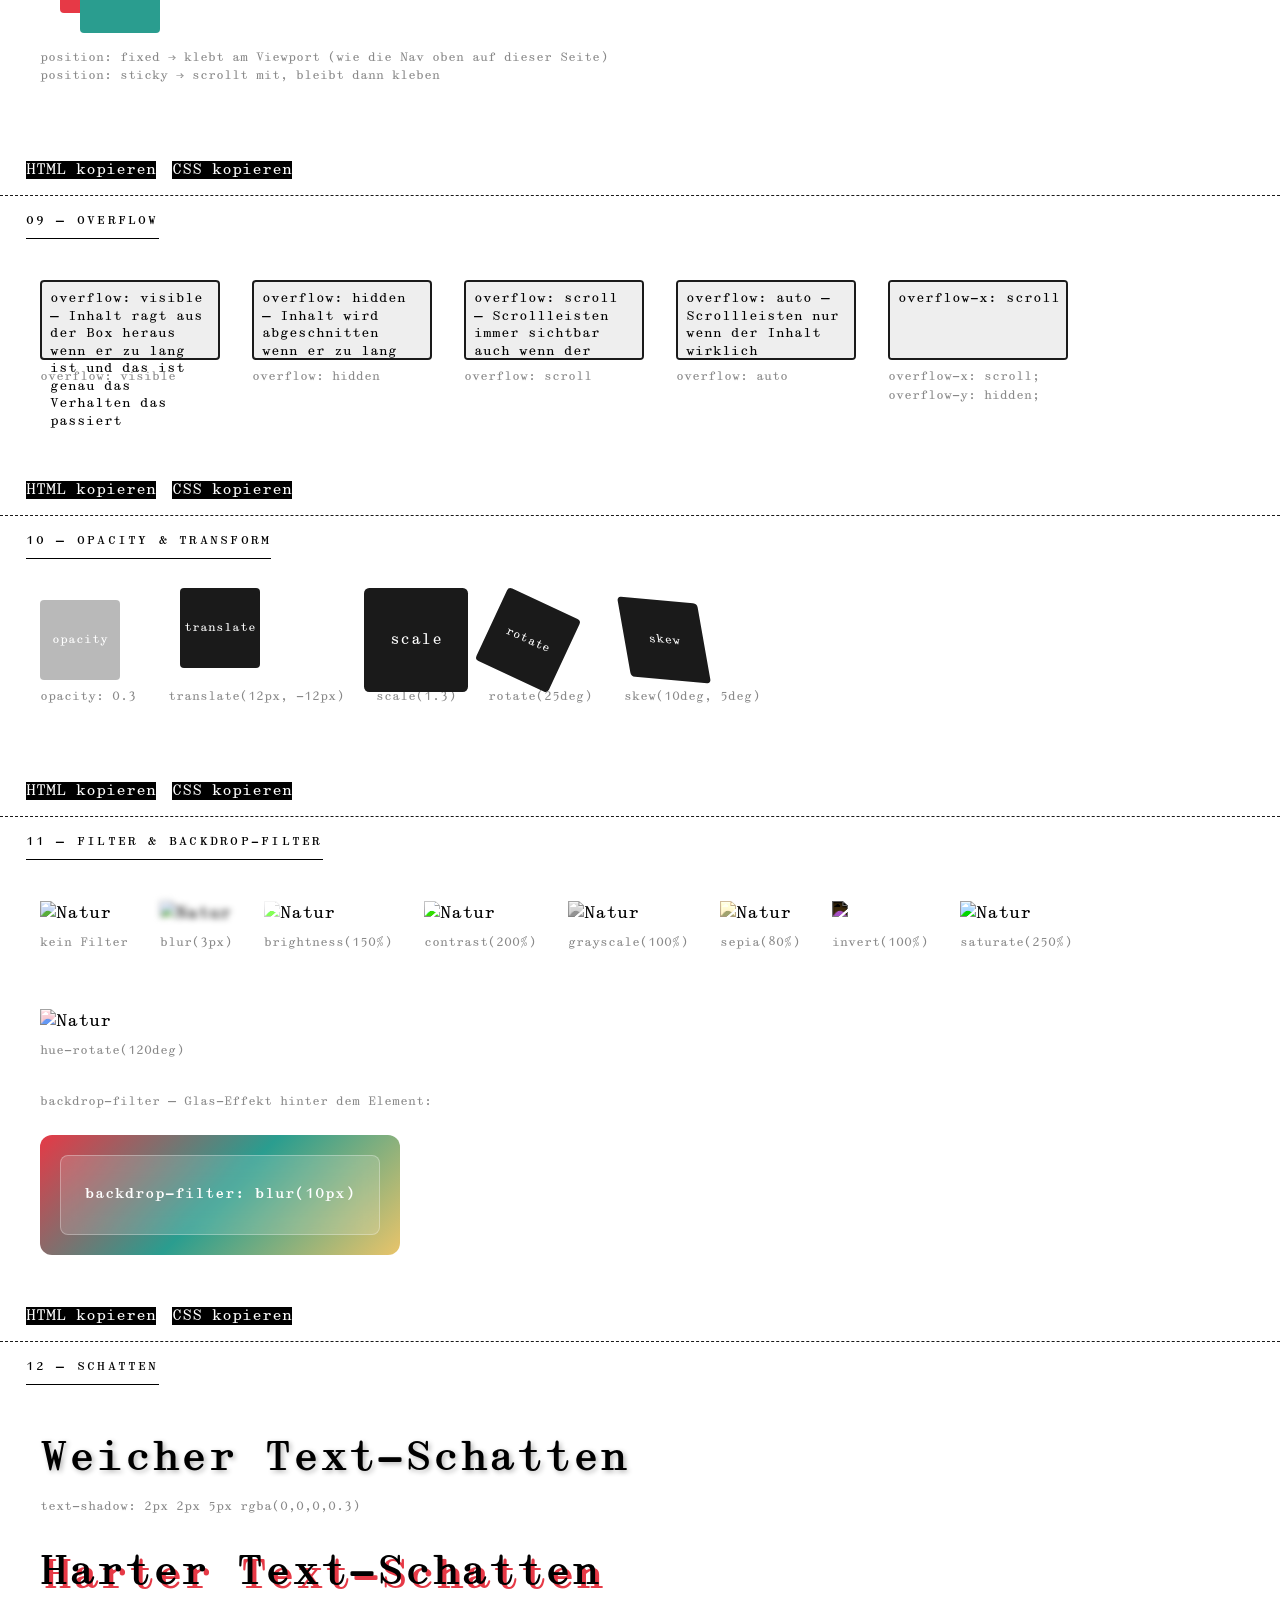
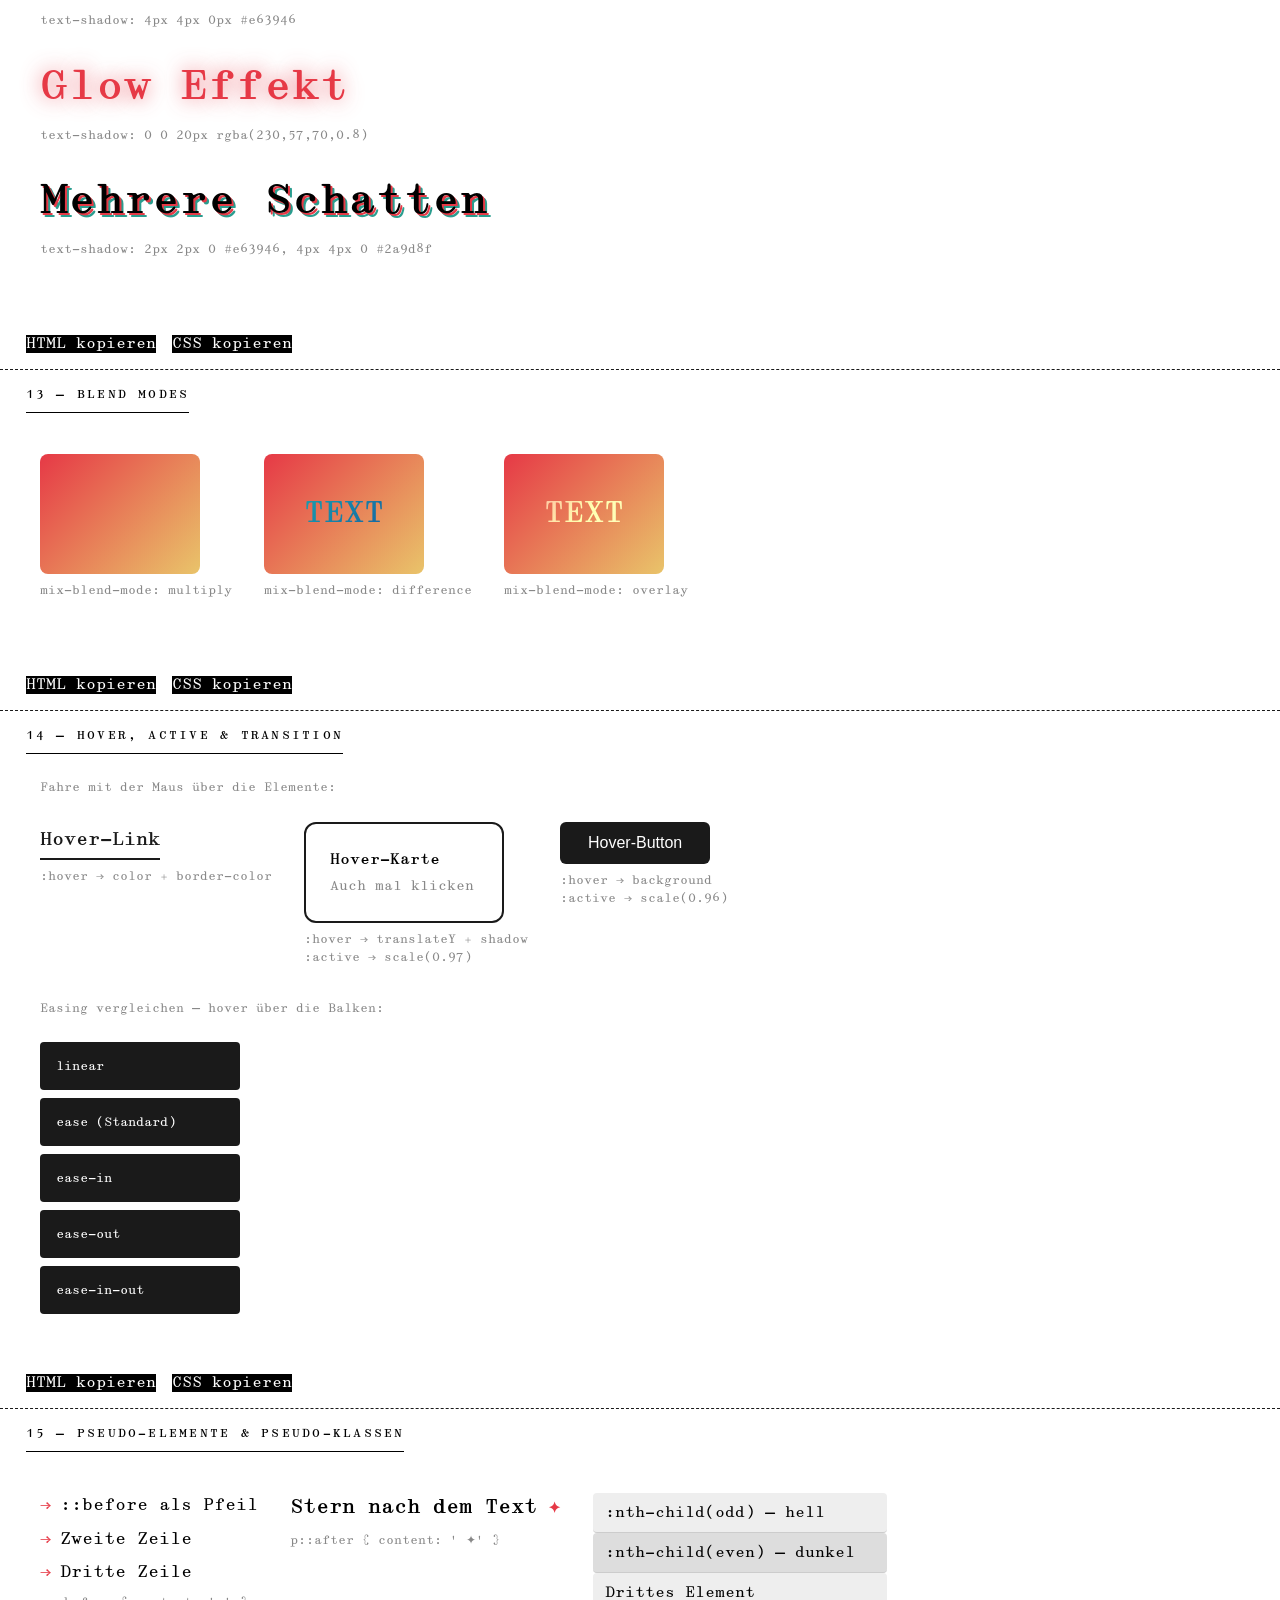
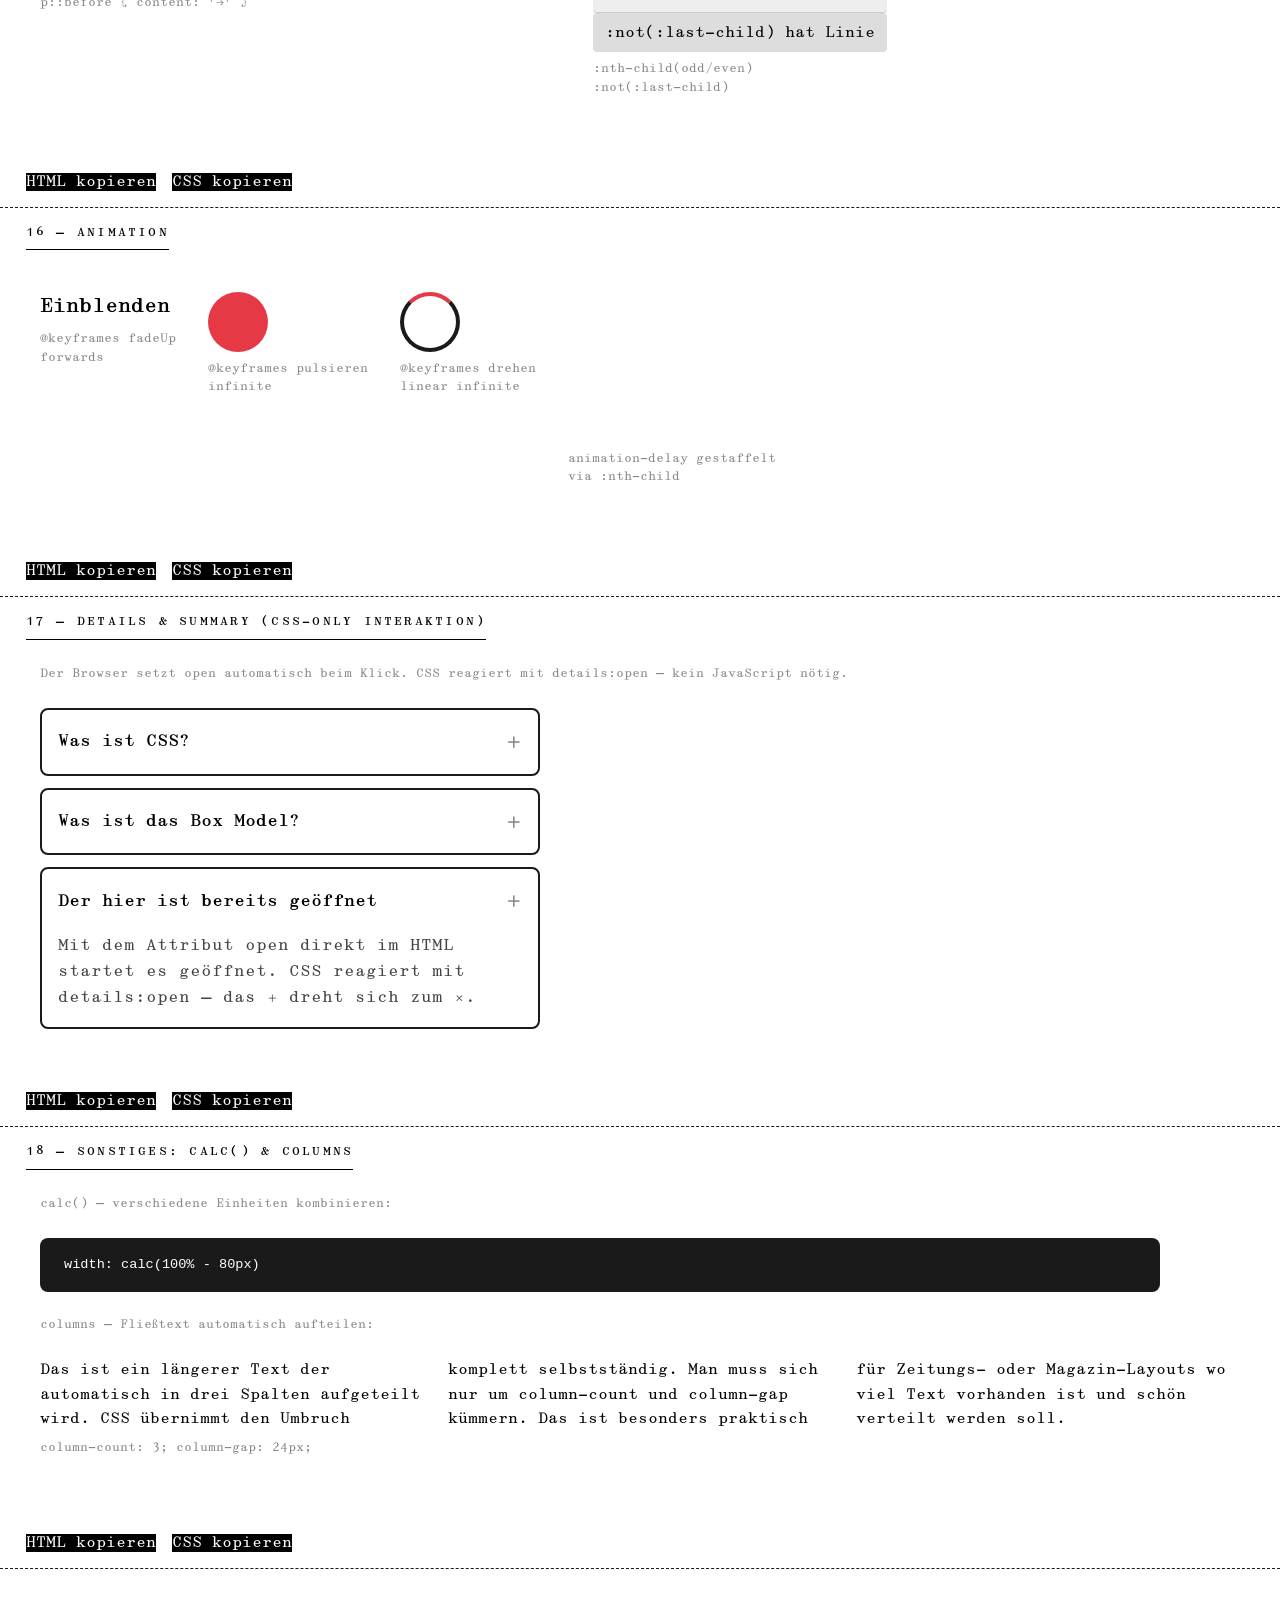
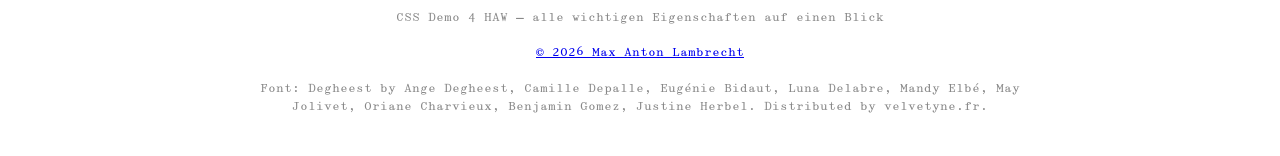
==== commit d2d2175e: "." ====
--- a/index.html
+++ b/index.html
@@ -734,12 +734,7 @@
       <p>
         CSS Demo 4 HAW — alle wichtigen Eigenschaften auf einen Blick<br />
         <br><a href="mailto:lambreht.max@gmail.com"> © 2026 Max Anton Lambrecht</a></br><br>
-        Font: Degheest by Ange Degheest, Camille Depalle, Eugénie Bidaut, Luna
-        Delabre, Mandy Elbé, May Jolivet, Oriane Charvieux, Benjamin Gomez,
-        Justine Herbel. Distributed by velvetyne.fr.Degheest by Ange Degheest,
-        Camille Depalle, Eugénie Bidaut, Luna Delabre, Mandy Elbé, May Jolivet,
-        Oriane Charvieux, Benjamin Gomez, Justine Herbel. Distributed by
-        velvetyne.fr.
+        Font: Degheest by Ange Degheest, Camille Depalle, Eugénie Bidaut, Luna Delabre, Mandy Elbé, May Jolivet, Oriane Charvieux, Benjamin Gomez, Justine Herbel. Distributed by velvetyne.fr. 
       </p>
     </footer>
 
--- a/style.css
+++ b/style.css
@@ -870,7 +870,6 @@
   border-radius: 4px;
   margin-bottom: 8px;
   width: 200px;
-  transition: width 0.6s;
   cursor: pointer;
 }
 
@@ -878,19 +877,19 @@
   width: 100%;
 }
 .e-linear {
-  transition-timing-function: linear;
+  transition: width 0.6s linear;
 }
 .e-ease {
-  transition-timing-function: ease;
+  transition: width 0.6s ease;
 }
 .e-ease-in {
-  transition-timing-function: ease-in;
+  transition: width 0.6s ease-in;
 }
 .e-ease-out {
-  transition-timing-function: ease-out;
+  transition: width 0.6s ease-out;
 }
 .e-ease-inout {
-  transition-timing-function: ease-in-out;
+  transition: width 0.6s ease-in-out;
 }
 
 /* ============================================================
